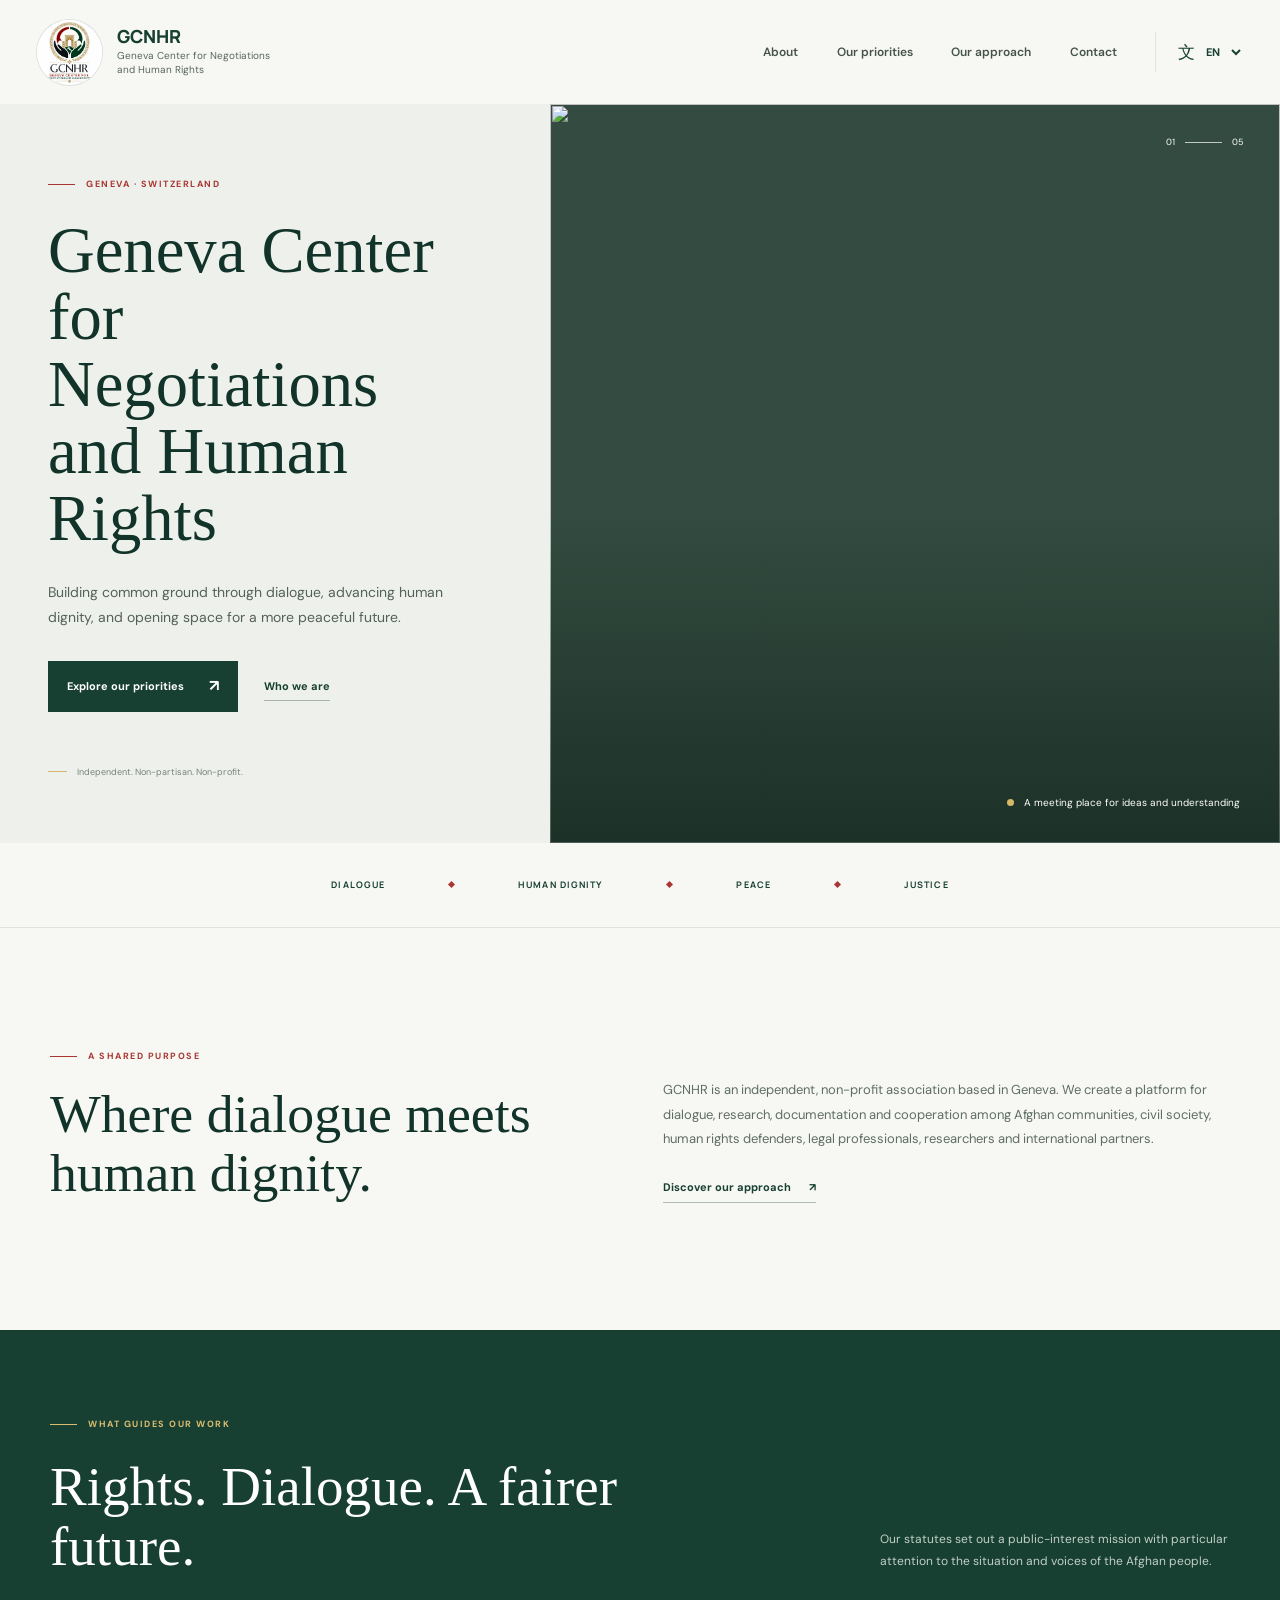
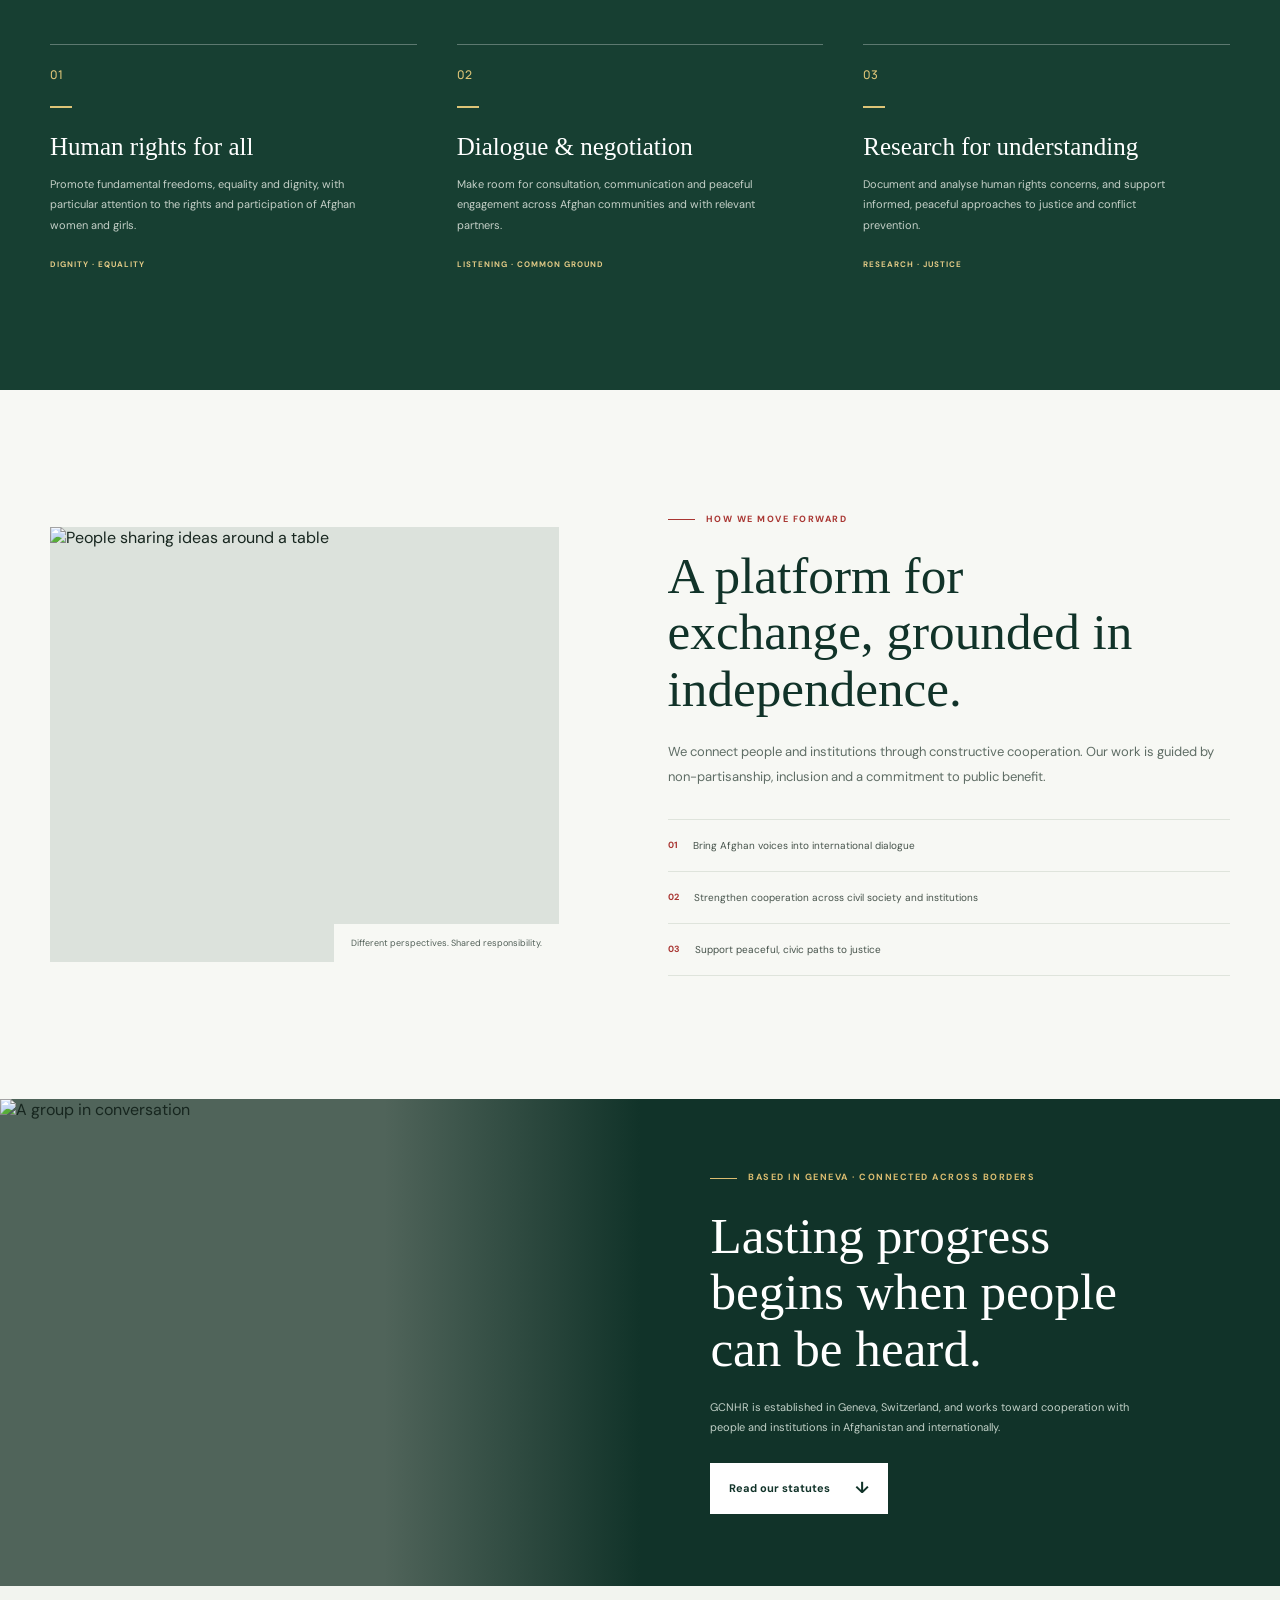
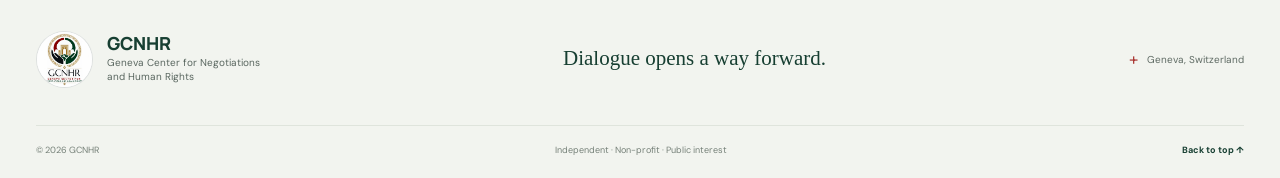
==== index.html @ 9bb94487 "Build multilingual GCNHR website" ====
<!doctype html>
<html lang="en">
  <head>
    <meta charset="utf-8">
    <meta name="viewport" content="width=device-width, initial-scale=1">
    <meta name="theme-color" content="#f7f8f4">
    <meta name="description" content="The Geneva Center for Negotiations and Human Rights is an independent nonprofit working to advance human rights, dialogue and social justice, with particular attention to Afghanistan.">
    <title>GCNHR | Dialogue, dignity, and a just peace</title>
    <link rel="preconnect" href="https://fonts.googleapis.com">
    <link rel="preconnect" href="https://fonts.gstatic.com" crossorigin>
    <link href="https://fonts.googleapis.com/css2?family=DM+Sans:wght@400;500;600;700&family=Manrope:wght@400;500;600;700;800&display=swap" rel="stylesheet">
    <link rel="stylesheet" href="styles.css">
    <script src="app.js" defer></script>
  </head>
  <body>
    <a class="skip-link" href="#main" data-i18n="skip">Skip to content</a>
    <header class="site-header">
      <div class="header-inner">
        <a class="brand" href="#top" aria-label="GCNHR home">
          <span class="brand-mark"><img src="Correct%20logo/2.png" alt="" fetchpriority="high"></span>
          <span class="brand-name"><strong>GCNHR</strong><span data-i18n="brandDescriptor">Geneva Center for Negotiations<br>and Human Rights</span></span>
        </a>
        <button class="menu-toggle" type="button" aria-expanded="false" aria-controls="primary-nav" aria-label="Open menu">
          <span></span><span></span>
        </button>
        <nav class="primary-nav" id="primary-nav" aria-label="Main navigation">
          <a href="#about" data-i18n="navAbout">About</a>
          <a href="#priorities" data-i18n="navPriorities">Our priorities</a>
          <a href="#approach" data-i18n="navApproach">Our approach</a>
          <a href="#contact" data-i18n="navContact">Contact</a>
          <label class="language-picker" aria-label="Choose language">
            <span class="language-glyph" aria-hidden="true">文</span>
            <select id="language-select">
              <option value="en">EN</option>
              <option value="fr">FR</option>
              <option value="fa">دری</option>
              <option value="ps">پښتو</option>
              <option value="uz">UZ</option>
            </select>
          </label>
        </nav>
      </div>
    </header>

    <main id="main">
      <section class="hero" id="top">
        <div class="hero-copy">
          <p class="eyebrow"><span class="eyebrow-line"></span><span data-i18n="heroEyebrow">GENEVA · SWITZERLAND</span></p>
          <h1 data-i18n="heroTitle">Geneva Center for Negotiations and Human Rights</h1>
          <p class="hero-intro" data-i18n="heroIntro">Building common ground through dialogue, advancing human dignity, and opening space for a more peaceful future.</p>
          <div class="hero-actions">
            <a class="button button-dark" href="#priorities"><span data-i18n="heroAction">Explore our priorities</span><span class="arrow" aria-hidden="true">↗</span></a>
            <a class="text-link" href="#about" data-i18n="heroSecondary">Who we are</a>
          </div>
          <div class="hero-note"><span class="note-rule"></span><span data-i18n="heroNote">Independent. Non-partisan. Non-profit.</span></div>
        </div>
        <div class="hero-image-wrap">
          <img class="hero-image" src="https://images.unsplash.com/photo-1529107386315-e1a2ed48a620?auto=format&fit=crop&w=1600&q=85" alt="" fetchpriority="high">
          <div class="image-caption"><span class="caption-dot"></span><span data-i18n="heroCaption">A meeting place for ideas and understanding</span></div>
          <div class="image-index" aria-hidden="true">01 <span></span> 05</div>
        </div>
      </section>

      <div class="values-ribbon" aria-label="GCNHR focus">
        <span data-i18n="ribbonOne">DIALOGUE</span><i></i><span data-i18n="ribbonTwo">HUMAN DIGNITY</span><i></i><span data-i18n="ribbonThree">PEACE</span><i></i><span data-i18n="ribbonFour">JUSTICE</span>
      </div>

      <section class="section about-section" id="about">
        <div class="section-heading">
          <p class="eyebrow"><span class="eyebrow-line"></span><span data-i18n="aboutEyebrow">A SHARED PURPOSE</span></p>
          <h2 data-i18n="aboutTitle">Where dialogue meets human dignity.</h2>
        </div>
        <div class="about-copy">
          <p data-i18n="aboutBody">GCNHR is an independent, non-profit association based in Geneva. We create a platform for dialogue, research, documentation and cooperation among Afghan communities, civil society, human rights defenders, legal professionals, researchers and international partners.</p>
          <a class="underlined-link" href="#approach"><span data-i18n="aboutLink">Discover our approach</span><span aria-hidden="true">↗</span></a>
        </div>
      </section>

      <section class="priorities-section" id="priorities">
        <div class="section section-inner">
          <div class="priorities-heading">
            <div>
              <p class="eyebrow eyebrow-light"><span class="eyebrow-line"></span><span data-i18n="prioritiesEyebrow">WHAT GUIDES OUR WORK</span></p>
              <h2 data-i18n="prioritiesTitle">Rights. Dialogue. A fairer future.</h2>
            </div>
            <p class="priorities-intro" data-i18n="prioritiesIntro">Our statutes set out a public-interest mission with particular attention to the situation and voices of the Afghan people.</p>
          </div>
          <div class="priority-grid">
            <article class="priority-item">
              <span class="priority-number">01</span>
              <div class="priority-rule"></div>
              <h3 data-i18n="priorityOneTitle">Human rights for all</h3>
              <p data-i18n="priorityOneBody">Promote fundamental freedoms, equality and dignity, with particular attention to the rights and participation of Afghan women and girls.</p>
              <span class="priority-tag" data-i18n="priorityOneTag">DIGNITY · EQUALITY</span>
            </article>
            <article class="priority-item">
              <span class="priority-number">02</span>
              <div class="priority-rule"></div>
              <h3 data-i18n="priorityTwoTitle">Dialogue &amp; negotiation</h3>
              <p data-i18n="priorityTwoBody">Make room for consultation, communication and peaceful engagement across Afghan communities and with relevant partners.</p>
              <span class="priority-tag" data-i18n="priorityTwoTag">LISTENING · COMMON GROUND</span>
            </article>
            <article class="priority-item">
              <span class="priority-number">03</span>
              <div class="priority-rule"></div>
              <h3 data-i18n="priorityThreeTitle">Research for understanding</h3>
              <p data-i18n="priorityThreeBody">Document and analyse human rights concerns, and support informed, peaceful approaches to justice and conflict prevention.</p>
              <span class="priority-tag" data-i18n="priorityThreeTag">RESEARCH · JUSTICE</span>
            </article>
          </div>
        </div>
      </section>

      <section class="approach-section section" id="approach">
        <div class="approach-image-wrap">
          <img src="https://images.unsplash.com/photo-1521737711867-e3b97375f902?auto=format&fit=crop&w=1200&q=85" alt="People sharing ideas around a table" loading="lazy">
          <span class="photo-credit" data-i18n="approachPhotoCaption">Different perspectives. Shared responsibility.</span>
        </div>
        <div class="approach-copy">
          <p class="eyebrow"><span class="eyebrow-line"></span><span data-i18n="approachEyebrow">HOW WE MOVE FORWARD</span></p>
          <h2 data-i18n="approachTitle">A platform for exchange, grounded in independence.</h2>
          <p data-i18n="approachBody">We connect people and institutions through constructive cooperation. Our work is guided by non-partisanship, inclusion and a commitment to public benefit.</p>
          <ul class="approach-list">
            <li><span class="list-mark">01</span><span data-i18n="approachOne">Bring Afghan voices into international dialogue</span></li>
            <li><span class="list-mark">02</span><span data-i18n="approachTwo">Strengthen cooperation across civil society and institutions</span></li>
            <li><span class="list-mark">03</span><span data-i18n="approachThree">Support peaceful, civic paths to justice</span></li>
          </ul>
        </div>
      </section>

      <section class="closing-section" id="contact">
        <div class="closing-image">
          <img src="https://images.unsplash.com/photo-1517486808906-6ca8b3f04846?auto=format&fit=crop&w=1500&q=85" alt="A group in conversation" loading="lazy">
        </div>
        <div class="closing-content">
          <p class="eyebrow eyebrow-light"><span class="eyebrow-line"></span><span data-i18n="closingEyebrow">BASED IN GENEVA · CONNECTED ACROSS BORDERS</span></p>
          <h2 data-i18n="closingTitle">Lasting progress begins when people can be heard.</h2>
          <p data-i18n="closingBody">GCNHR is established in Geneva, Switzerland, and works toward cooperation with people and institutions in Afghanistan and internationally.</p>
          <a class="button button-light" href="Geneva%20Center%20for%20Negotiations%20and%20Human%20Rights%20(GCNHR).docx" download><span data-i18n="statutesAction">Read our statutes</span><span class="arrow" aria-hidden="true">↓</span></a>
        </div>
      </section>
    </main>

    <footer class="site-footer">
      <div class="footer-main">
        <a class="brand brand-footer" href="#top" aria-label="GCNHR home">
          <span class="brand-mark"><img src="Correct%20logo/2.png" alt="" loading="lazy"></span>
          <span class="brand-name"><strong>GCNHR</strong><span data-i18n="brandDescriptor">Geneva Center for Negotiations<br>and Human Rights</span></span>
        </a>
        <p class="footer-motto" data-i18n="footerMotto">Dialogue opens a way forward.</p>
        <div class="footer-location"><span class="location-mark" aria-hidden="true">+</span><span data-i18n="footerLocation">Geneva, Switzerland</span></div>
      </div>
      <div class="footer-bottom"><span>© <span id="year"></span> GCNHR</span><span data-i18n="footerNote">Independent · Non-profit · Public interest</span><a href="#top" data-i18n="backToTop">Back to top ↑</a></div>
    </footer>
  </body>
</html>
---- styles.css ----
:root {
  color-scheme: light;
  --ink: #17261f;
  --forest: #173f32;
  --forest-deep: #113329;
  --red: #a93632;
  --gold: #d6b768;
  --paper: #f7f8f4;
  --white: #fff;
  --muted: #68746e;
  --line: #dfe4dc;
  --serif: Georgia, "Times New Roman", serif;
  --sans: "DM Sans", sans-serif;
  --display: "Manrope", "DM Sans", sans-serif;
  font-family: var(--sans);
  color: var(--ink);
  background: var(--paper);
  font-synthesis: none;
  text-rendering: optimizeLegibility;
  -webkit-font-smoothing: antialiased;
  scroll-behavior: smooth;
}

* { box-sizing: border-box; }
body { margin: 0; min-width: 320px; }
img { display: block; width: 100%; }
a { color: inherit; text-decoration: none; }
button, select { font: inherit; }
.skip-link { position: absolute; z-index: 10; top: 8px; left: 8px; padding: 12px 16px; background: var(--white); transform: translateY(-150%); }
.skip-link:focus { transform: translateY(0); }
.site-header { position: relative; z-index: 5; background: var(--paper); }
.header-inner { width: min(1320px, calc(100% - 72px)); min-height: 104px; margin: auto; display: flex; align-items: center; justify-content: space-between; gap: 36px; }
.brand { display: inline-flex; align-items: center; gap: 14px; flex: 0 0 auto; }
.brand-mark { display: block; width: 67px; height: 67px; overflow: hidden; background: #fff; border-radius: 50%; border: 1px solid rgba(22, 48, 37, .14); }
.brand-mark img { width: 100%; height: 100%; object-fit: cover; object-position: center 23%; }
.brand-name { display: flex; flex-direction: column; gap: 4px; }
.brand-name strong { color: var(--forest); font: 800 18px/1 var(--display); letter-spacing: 0; }
.brand-name span { color: #59665f; font-size: 10px; line-height: 1.4; }
.primary-nav { display: flex; align-items: center; gap: clamp(20px, 3vw, 43px); }
.primary-nav > a { color: #46534c; font-size: 12px; font-weight: 600; transition: color .2s ease; }
.primary-nav > a:hover, .primary-nav > a:focus-visible { color: var(--red); }
.language-picker { display: inline-flex; align-items: center; gap: 7px; min-height: 40px; border-left: 1px solid var(--line); padding-inline-start: 22px; color: var(--forest); }
.language-glyph { font-size: 17px; line-height: 1; }
.language-picker select { max-width: 58px; border: 0; outline: 0; background: transparent; color: var(--forest); cursor: pointer; font-size: 11px; font-weight: 700; }
.menu-toggle { display: none; }
.hero { min-height: 600px; display: grid; grid-template-columns: minmax(440px, .86fr) minmax(0, 1.14fr); background: #eef1eb; }
.hero-copy { display: flex; flex-direction: column; align-items: flex-start; justify-content: center; padding: 74px max(48px, calc((100vw - 1320px) / 2)) 65px max(48px, calc((100vw - 1320px) / 2)); padding-right: clamp(44px, 7vw, 112px); }
.eyebrow { display: flex; align-items: center; gap: 11px; margin: 0 0 25px; color: var(--red); font-size: 9px; font-weight: 700; letter-spacing: 1.5px; line-height: 1.5; }
.eyebrow-line { width: 27px; height: 1px; flex: 0 0 27px; background: currentColor; }
.hero h1 { max-width: 640px; margin: 0; color: var(--forest-deep); font: 500 clamp(43px, 5.05vw, 70px)/1.04 var(--serif); letter-spacing: 0; }
.hero-intro { max-width: 440px; margin: 27px 0 0; color: #536159; font-size: 14px; line-height: 1.8; }
.hero-actions { display: flex; flex-wrap: wrap; align-items: center; gap: 26px; margin-top: 31px; }
.button { display: inline-flex; min-height: 51px; align-items: center; justify-content: center; gap: 25px; padding: 0 19px; font-size: 11px; font-weight: 700; transition: background .2s ease, transform .2s ease; }
.button:hover { transform: translateY(-2px); }
.button-dark { background: var(--forest); color: var(--white); }
.button-dark:hover { background: var(--forest-deep); }
.arrow { font-size: 16px; line-height: 1; }
.text-link, .underlined-link { color: var(--forest); font-size: 11px; font-weight: 700; }
.text-link { padding: 7px 0; border-bottom: 1px solid #a8b3ab; }
.hero-note { display: flex; align-items: center; gap: 10px; margin-top: 54px; color: #78827c; font-size: 9px; }
.note-rule { width: 19px; height: 1px; background: var(--gold); }
.hero-image-wrap { position: relative; min-height: 600px; overflow: hidden; background: #334b40; }
.hero-image { position: absolute; inset: 0; width: 100%; height: 100%; object-fit: cover; object-position: center; }
.hero-image-wrap::after { position: absolute; inset: 0; content: ""; background: linear-gradient(180deg, transparent 55%, rgba(14, 33, 25, .62)); pointer-events: none; }
.image-caption { position: absolute; z-index: 1; right: 40px; bottom: 34px; display: flex; align-items: center; gap: 10px; color: #fff; font-size: 10px; }
.caption-dot { width: 7px; height: 7px; border-radius: 50%; background: var(--gold); }
.image-index { position: absolute; z-index: 1; top: 32px; right: 37px; display: flex; align-items: center; gap: 10px; color: #fff; font-size: 9px; }
.image-index span { width: 37px; height: 1px; background: rgba(255,255,255,.7); }
.values-ribbon { min-height: 85px; display: flex; align-items: center; justify-content: center; gap: clamp(20px, 5vw, 70px); padding: 16px 24px; border-bottom: 1px solid var(--line); color: var(--forest); font: 700 9px/1.3 var(--display); letter-spacing: 1.1px; }
.values-ribbon i { width: 5px; height: 5px; flex: 0 0 5px; transform: rotate(45deg); background: var(--red); }
.section { width: min(1180px, calc(100% - 72px)); margin-inline: auto; }
.about-section { display: grid; grid-template-columns: .95fr 1.05fr; gap: 100px; align-items: center; padding-block: 122px 127px; }
.section-heading .eyebrow { margin-bottom: 21px; }
.section h2, .section-heading h2 { max-width: 510px; margin: 0; color: var(--forest-deep); font: 500 clamp(38px, 4.2vw, 56px)/1.1 var(--serif); letter-spacing: 0; }
.about-copy { padding-top: 28px; }
.about-copy p, .approach-copy > p:not(.eyebrow) { margin: 0; color: #5f6d65; font-size: 13px; line-height: 1.9; }
.underlined-link { display: inline-flex; align-items: center; gap: 18px; margin-top: 28px; padding-bottom: 8px; border-bottom: 1px solid #aebbb2; }
.priorities-section { color: #fff; background: var(--forest); }
.section-inner { padding-block: 88px 96px; }
.eyebrow-light { color: #dbbd70; }
.priorities-heading { display: flex; align-items: flex-end; justify-content: space-between; gap: 50px; }
.priorities-heading h2 { max-width: 570px; color: #fff; font-size: clamp(39px, 4.3vw, 58px); }
.priorities-intro { max-width: 350px; margin: 0 0 5px; color: #c2d0c7; font-size: 12px; line-height: 1.85; }
.priority-grid { display: grid; grid-template-columns: repeat(3, 1fr); gap: 40px; margin-top: 66px; }
.priority-item { min-height: 250px; padding-top: 18px; border-top: 1px solid rgba(255,255,255,.3); }
.priority-number { color: #ddc477; font: 500 12px/1 var(--display); }
.priority-rule { width: 22px; height: 2px; margin-top: 22px; background: #ddc477; }
.priority-item h3 { margin: 24px 0 12px; color: #fff; font: 500 25px/1.22 var(--serif); letter-spacing: 0; }
.priority-item p { max-width: 330px; margin: 0; color: #c5d0c8; font-size: 11px; line-height: 1.85; }
.priority-tag { display: inline-block; margin-top: 24px; color: #e2ca86; font-size: 8px; font-weight: 700; letter-spacing: 1px; }
.approach-section { display: grid; grid-template-columns: .95fr 1.05fr; gap: clamp(54px, 8.5vw, 125px); align-items: center; padding-block: 123px; }
.approach-image-wrap { position: relative; min-height: 435px; background: #dce2dc; }
.approach-image-wrap img { position: absolute; inset: 0; width: 100%; height: 100%; object-fit: cover; }
.photo-credit { position: absolute; right: 0; bottom: 0; padding: 13px 17px; background: var(--paper); color: #536159; font-size: 9px; }
.approach-copy .eyebrow { margin-bottom: 22px; }
.approach-copy h2 { font-size: clamp(38px, 4vw, 53px); }
.approach-copy > p:not(.eyebrow) { margin-top: 23px; }
.approach-list { margin: 30px 0 0; padding: 0; list-style: none; border-top: 1px solid var(--line); }
.approach-list li { display: flex; align-items: center; gap: 15px; min-height: 52px; border-bottom: 1px solid var(--line); color: #46534b; font-size: 10px; line-height: 1.5; }
.list-mark { color: var(--red); font-size: 9px; font-weight: 700; }
.closing-section { min-height: 475px; display: grid; grid-template-columns: 1fr 1fr; background: var(--forest-deep); }
.closing-image { position: relative; min-height: 475px; overflow: hidden; background: #50645a; }
.closing-image img { position: absolute; inset: 0; width: 100%; height: 100%; object-fit: cover; }
.closing-image::after { position: absolute; inset: 0; content: ""; background: linear-gradient(90deg, transparent 60%, var(--forest-deep)); }
.closing-content { display: flex; flex-direction: column; align-items: flex-start; justify-content: center; padding: 72px clamp(42px, 8vw, 120px) 72px clamp(36px, 5.5vw, 84px); }
.closing-content .eyebrow { margin-bottom: 23px; }
.closing-content h2 { max-width: 515px; margin: 0; color: #fff; font: 500 clamp(37px, 4vw, 52px)/1.1 var(--serif); letter-spacing: 0; }
.closing-content > p:not(.eyebrow) { max-width: 430px; margin: 20px 0 25px; color: #c1d0c7; font-size: 11px; line-height: 1.85; }
.button-light { background: #fff; color: var(--forest-deep); }
.button-light:hover { background: #f0eee5; }
.site-footer { padding: 45px max(36px, calc((100vw - 1320px) / 2)) 22px; background: #f2f4ef; }
.footer-main { display: flex; align-items: center; justify-content: space-between; gap: 26px; padding-bottom: 37px; }
.brand-footer .brand-mark { width: 57px; height: 57px; }
.footer-motto { margin: 0; color: var(--forest); font: 500 21px/1.3 var(--serif); }
.footer-location { display: flex; align-items: center; gap: 9px; color: #5e6a63; font-size: 10px; }
.location-mark { color: var(--red); font-size: 17px; }
.footer-bottom { display: flex; align-items: center; justify-content: space-between; gap: 20px; padding-top: 18px; border-top: 1px solid var(--line); color: #758078; font-size: 9px; }
.footer-bottom a { color: var(--forest); font-weight: 700; }
[dir="rtl"] { font-family: "DM Sans", sans-serif; }
[dir="rtl"] .brand-name span { line-height: 1.6; }
[dir="rtl"] .hero-copy { padding-left: clamp(44px, 7vw, 112px); padding-right: max(48px, calc((100vw - 1320px) / 2)); }
[dir="rtl"] .eyebrow-line { order: 2; }
[dir="rtl"] .arrow { transform: scaleX(-1); }
[dir="rtl"] .image-caption { right: auto; left: 40px; }
[dir="rtl"] .image-index { right: auto; left: 37px; }
[dir="rtl"] .closing-content { padding-left: clamp(42px, 8vw, 120px); padding-right: clamp(36px, 5.5vw, 84px); }
[dir="rtl"] .closing-image::after { background: linear-gradient(270deg, transparent 60%, var(--forest-deep)); }
[dir="rtl"] .photo-credit { right: auto; left: 0; }

@media (max-width: 900px) {
  .header-inner { width: calc(100% - 44px); min-height: 88px; }
  .primary-nav { gap: 19px; }
  .primary-nav > a { font-size: 10px; }
  .language-picker { padding-inline-start: 14px; }
  .hero { grid-template-columns: minmax(365px, .92fr) minmax(0, 1.08fr); }
  .hero-copy { padding-left: 34px; padding-right: 34px; }
  .hero h1 { font-size: clamp(41px, 6vw, 58px); }
  .section { width: calc(100% - 56px); }
  .about-section { gap: 55px; }
  .approach-section { gap: 55px; }
  .closing-content { padding-right: 38px; }
  [dir="rtl"] .hero-copy { padding-left: 34px; padding-right: 34px; }
  [dir="rtl"] .closing-content { padding-left: 38px; }
}

@media (max-width: 680px) {
  .header-inner { width: calc(100% - 36px); min-height: 78px; }
  .brand { gap: 10px; }
  .brand-mark { width: 53px; height: 53px; }
  .brand-name strong { font-size: 16px; }
  .brand-name span { font-size: 9px; }
  .menu-toggle { display: flex; width: 42px; height: 42px; flex-direction: column; align-items: center; justify-content: center; gap: 6px; border: 1px solid var(--line); background: transparent; color: var(--forest); cursor: pointer; }
  .menu-toggle span { width: 17px; height: 1px; background: currentColor; transition: transform .2s ease; }
  .menu-toggle[aria-expanded="true"] span:first-child { transform: translateY(3.5px) rotate(45deg); }
  .menu-toggle[aria-expanded="true"] span:last-child { transform: translateY(-3.5px) rotate(-45deg); }
  .primary-nav { position: absolute; top: 78px; right: 0; left: 0; display: none; align-items: stretch; gap: 0; padding: 8px 18px 20px; background: var(--paper); border-top: 1px solid var(--line); box-shadow: 0 12px 20px rgba(20, 45, 32, .08); }
  .primary-nav.is-open { display: flex; flex-direction: column; }
  .primary-nav > a { padding: 14px 4px; border-bottom: 1px solid var(--line); font-size: 12px; }
  .language-picker { align-self: flex-start; margin-top: 12px; padding-inline-start: 3px; border: 0; }
  .language-picker select { max-width: 105px; min-height: 38px; }
  .hero { display: flex; flex-direction: column; }
  .hero-copy { min-height: 440px; padding: 60px 26px 36px; }
  .hero .eyebrow { margin-bottom: 18px; }
  .hero h1 { max-width: 560px; font-size: clamp(43px, 11.5vw, 61px); }
  .hero-intro { margin-top: 20px; font-size: 13px; }
  .hero-actions { gap: 20px; margin-top: 25px; }
  .hero-note { margin-top: 33px; }
  .hero-image-wrap { min-height: 345px; }
  .image-caption { right: 20px; bottom: 23px; font-size: 9px; }
  .image-index { top: 22px; right: 20px; }
  .values-ribbon { min-height: 73px; flex-wrap: wrap; gap: 12px 17px; padding-inline: 20px; font-size: 8px; }
  .values-ribbon i { width: 4px; height: 4px; flex-basis: 4px; }
  .section { width: calc(100% - 48px); }
  .about-section { grid-template-columns: 1fr; gap: 22px; padding-block: 77px 82px; }
  .section h2, .section-heading h2 { font-size: clamp(39px, 10vw, 50px); }
  .about-copy { padding-top: 0; }
  .about-copy p { font-size: 12px; }
  .section-inner { padding-block: 72px 75px; }
  .priorities-heading { align-items: flex-start; flex-direction: column; gap: 17px; }
  .priorities-heading h2 { font-size: clamp(40px, 10vw, 52px); }
  .priorities-intro { font-size: 11px; }
  .priority-grid { grid-template-columns: 1fr; gap: 25px; margin-top: 35px; }
  .priority-item { min-height: 0; padding-top: 14px; padding-bottom: 22px; }
  .priority-rule { margin-top: 15px; }
  .priority-item h3 { margin-top: 16px; font-size: 25px; }
  .priority-tag { margin-top: 15px; }
  .approach-section { grid-template-columns: 1fr; gap: 40px; padding-block: 78px; }
  .approach-image-wrap { min-height: 320px; }
  .approach-copy h2 { font-size: clamp(40px, 10vw, 51px); }
  .closing-section { grid-template-columns: 1fr; }
  .closing-image { min-height: 290px; }
  .closing-image::after { background: linear-gradient(180deg, transparent 60%, var(--forest-deep)); }
  .closing-content { padding: 49px 25px 56px; }
  .closing-content h2 { font-size: clamp(39px, 10vw, 51px); }
  .site-footer { padding: 34px 24px 19px; }
  .footer-main { align-items: flex-start; flex-direction: column; gap: 23px; padding-bottom: 25px; }
  .footer-motto { font-size: 20px; }
  .footer-bottom { flex-wrap: wrap; gap: 12px 20px; font-size: 8px; }
  [dir="rtl"] .primary-nav { right: 0; left: 0; }
  [dir="rtl"] .hero-copy { padding: 60px 26px 36px; }
  [dir="rtl"] .image-caption { right: auto; left: 20px; }
  [dir="rtl"] .image-index { right: auto; left: 20px; }
  [dir="rtl"] .closing-content { padding: 49px 25px 56px; }
  [dir="rtl"] .closing-image::after { background: linear-gradient(180deg, transparent 60%, var(--forest-deep)); }
}

@media (prefers-reduced-motion: reduce) {
  *, *::before, *::after { scroll-behavior: auto !important; transition-duration: .01ms !important; }
}
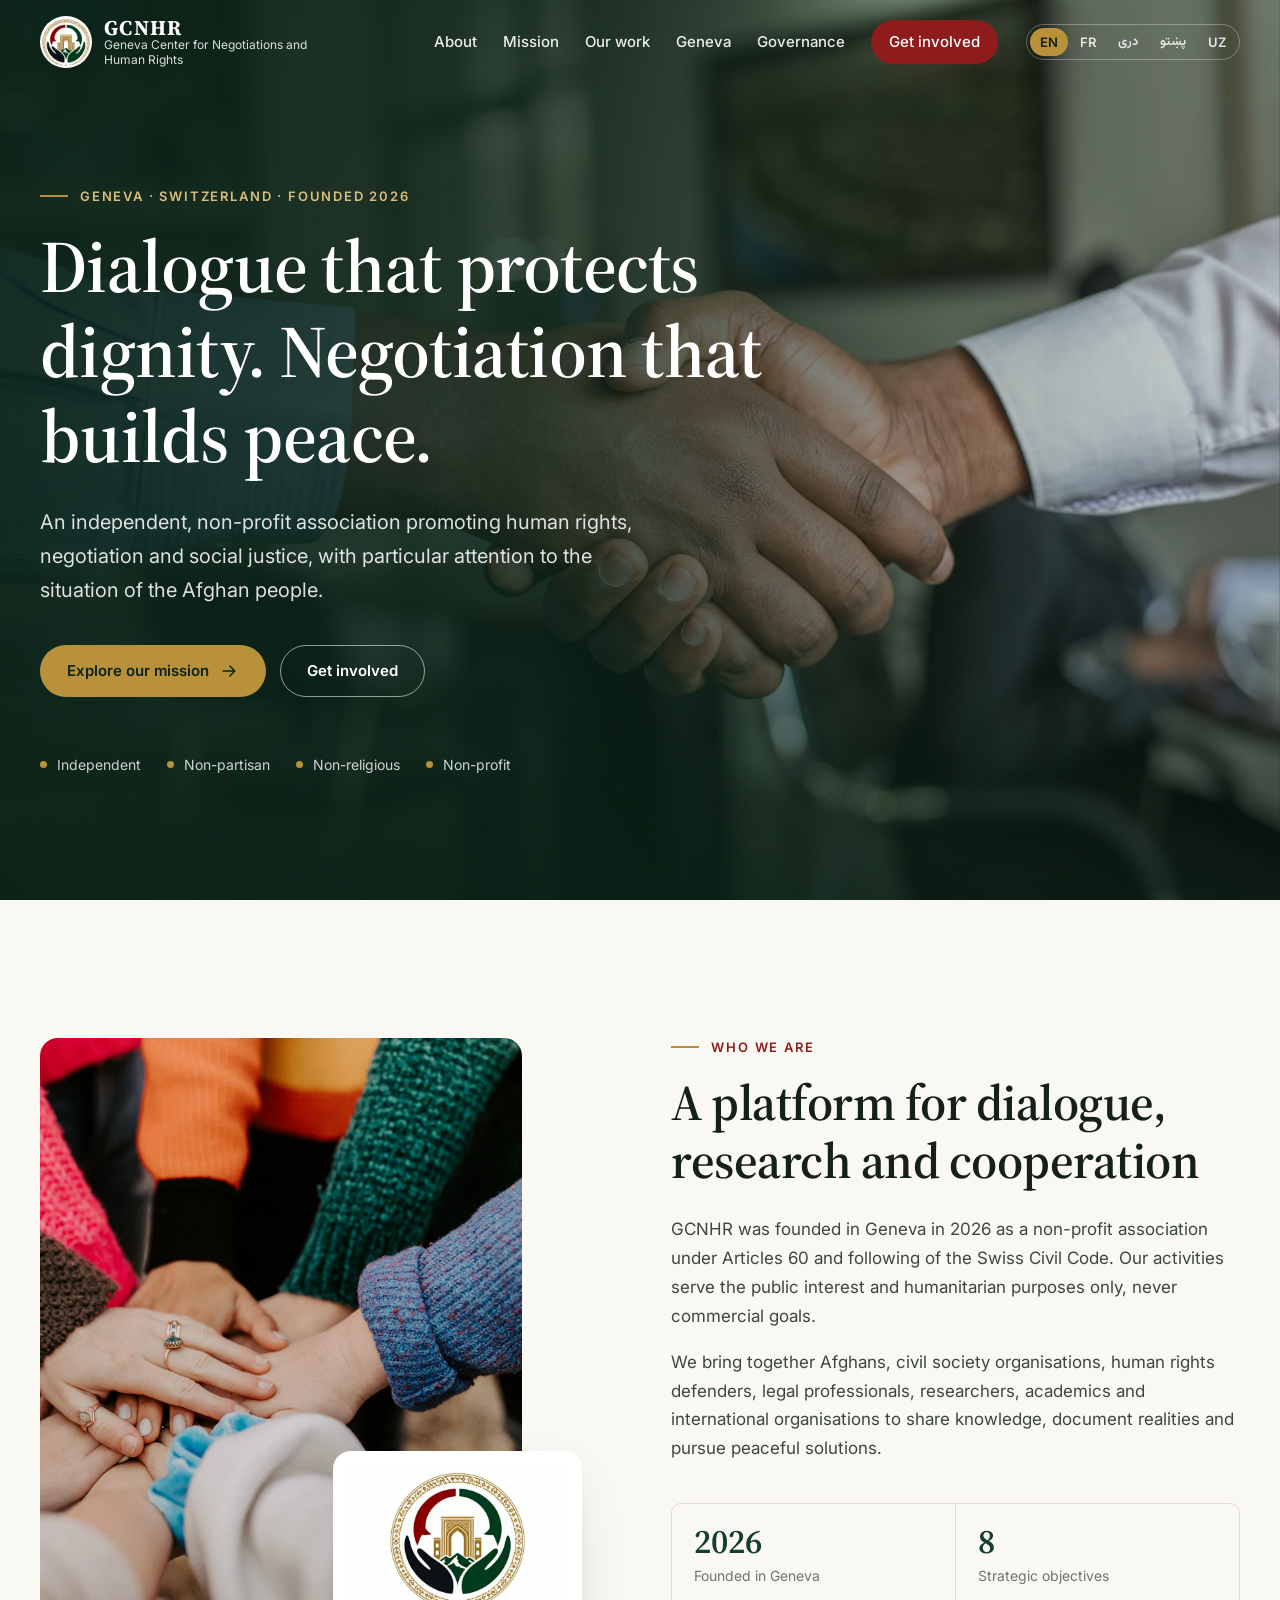
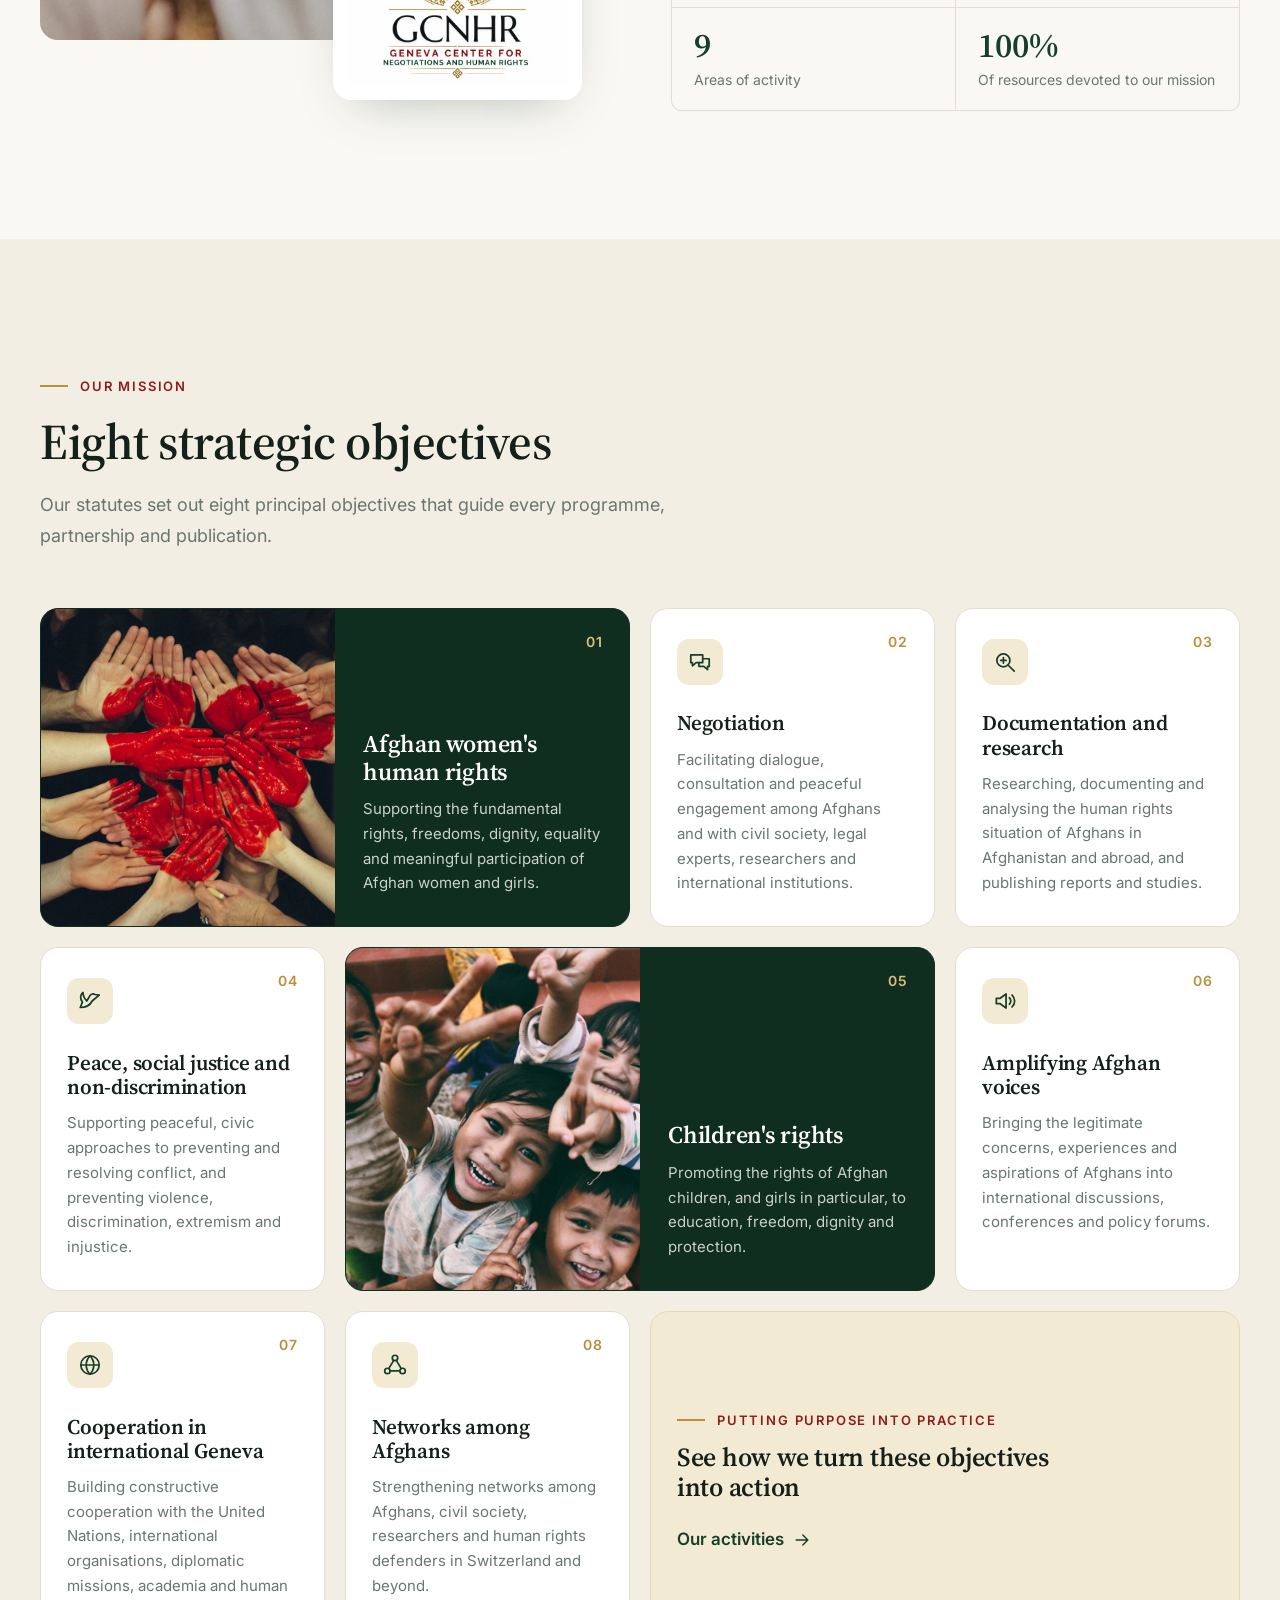
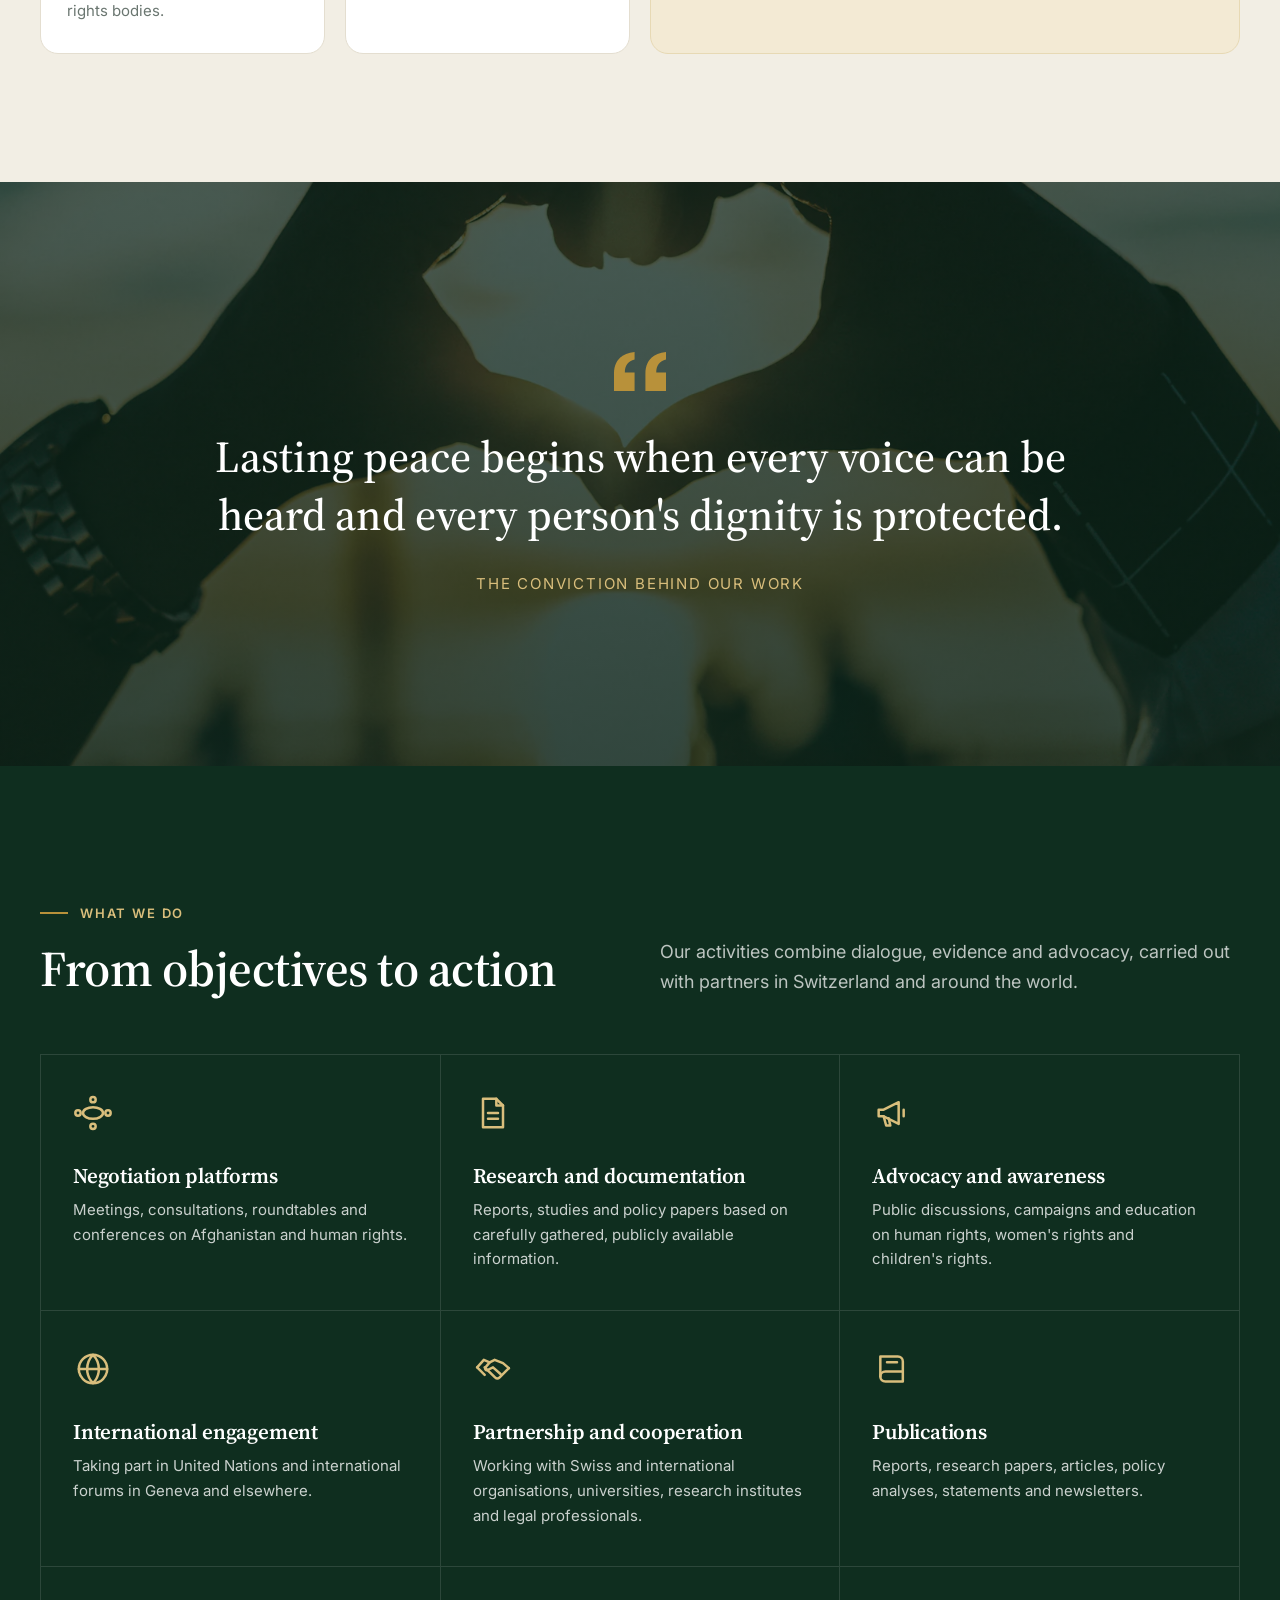
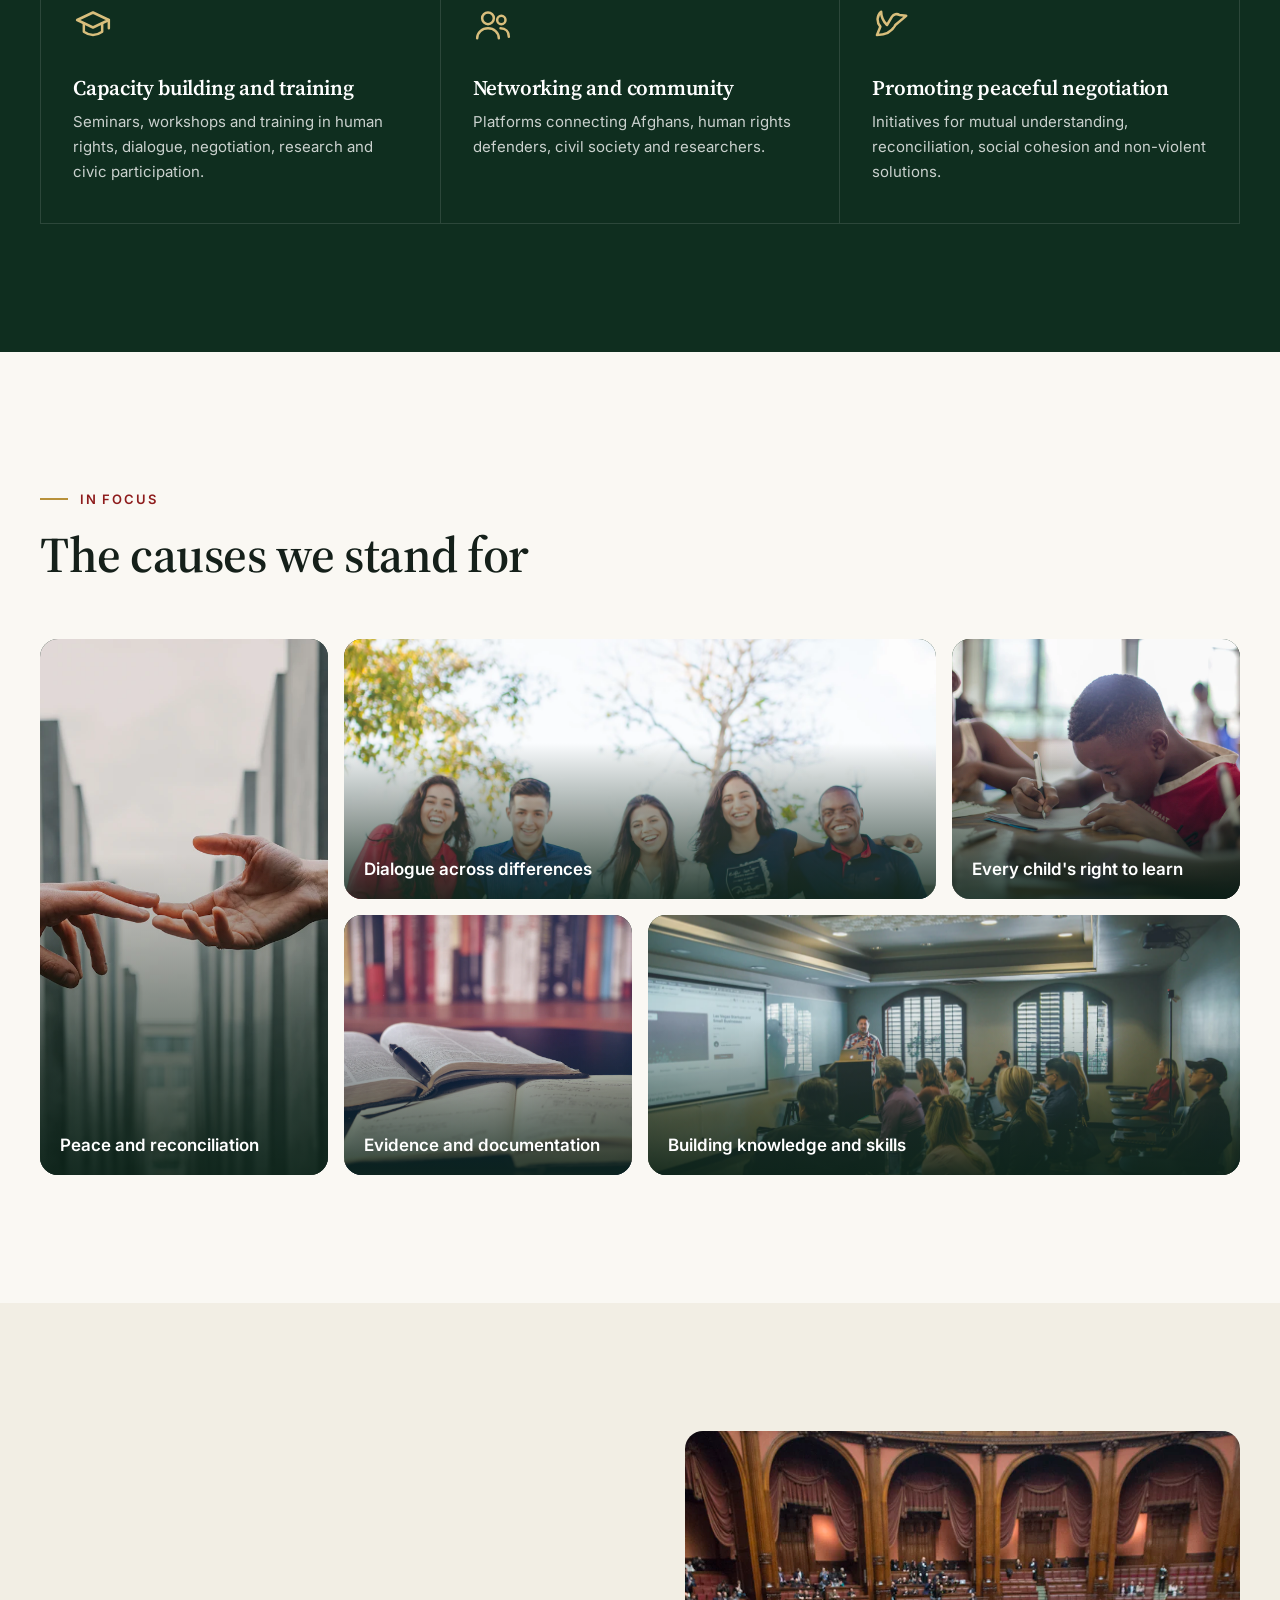
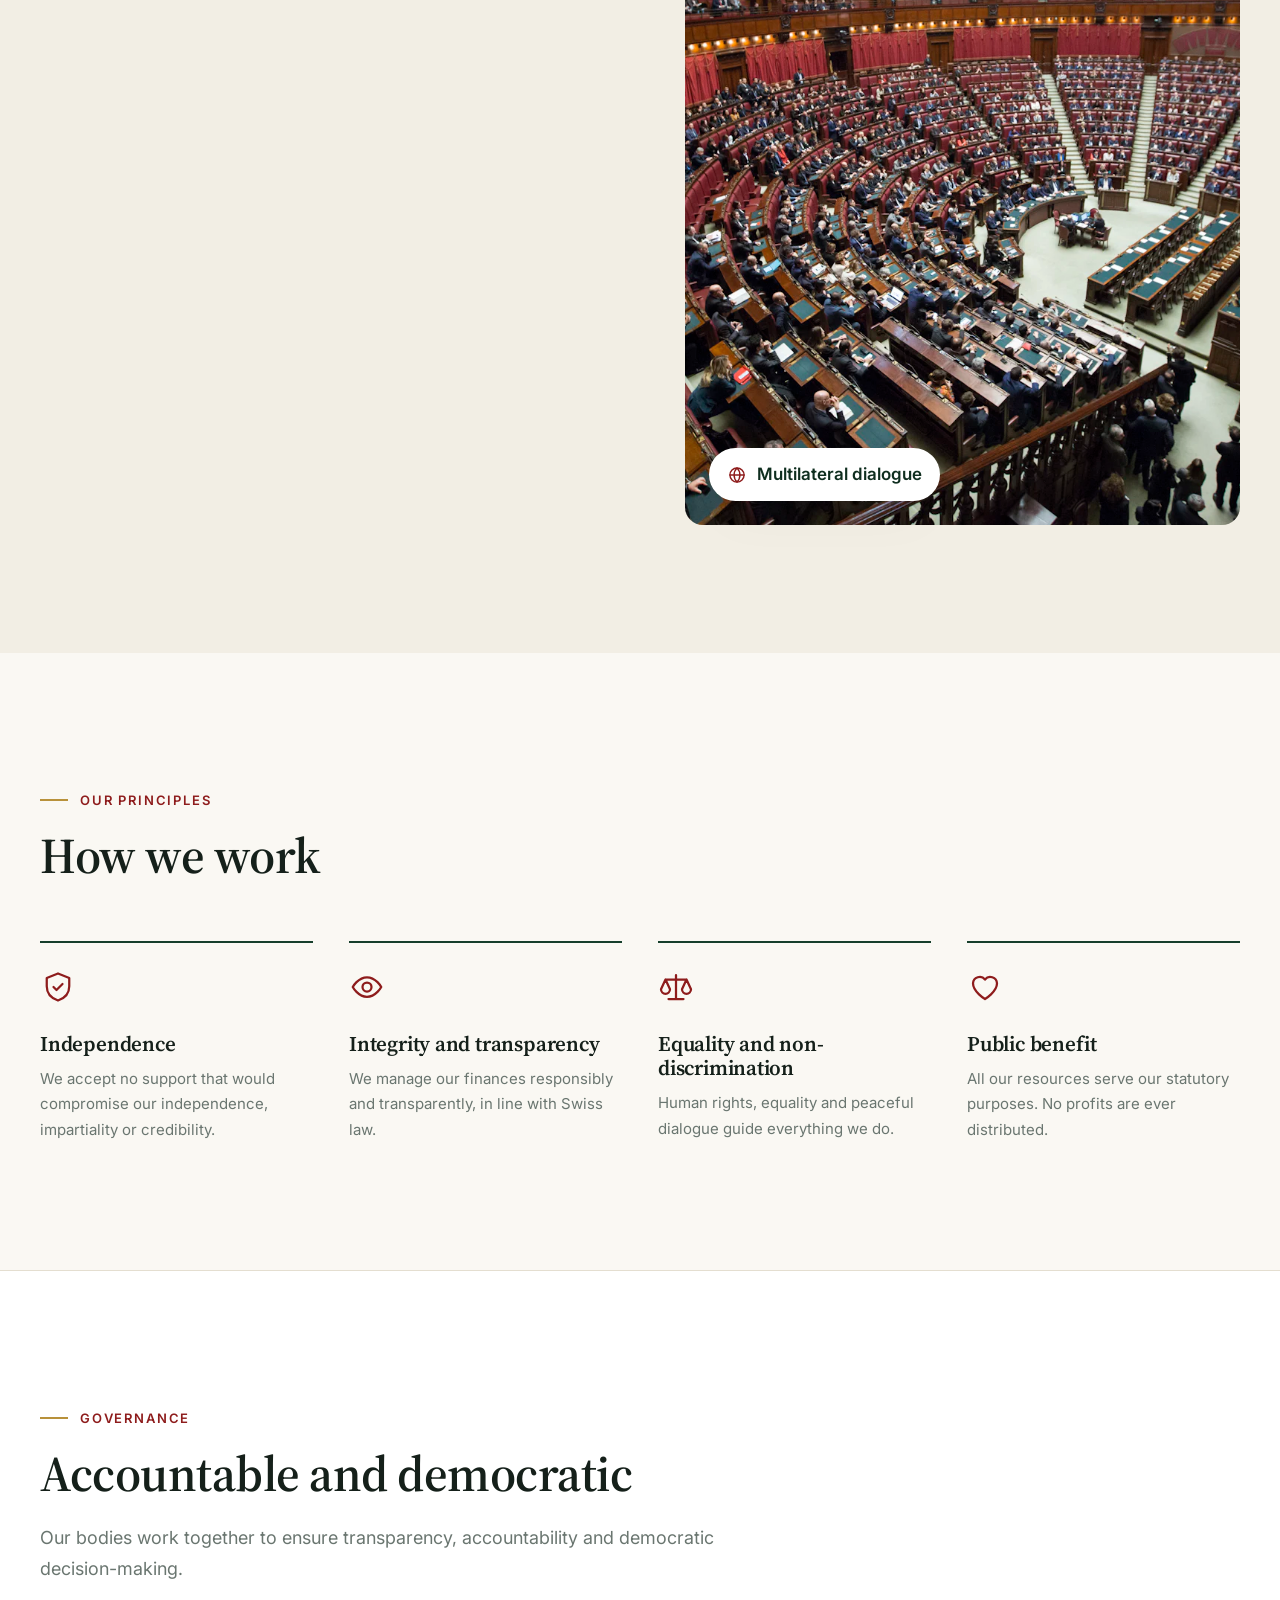
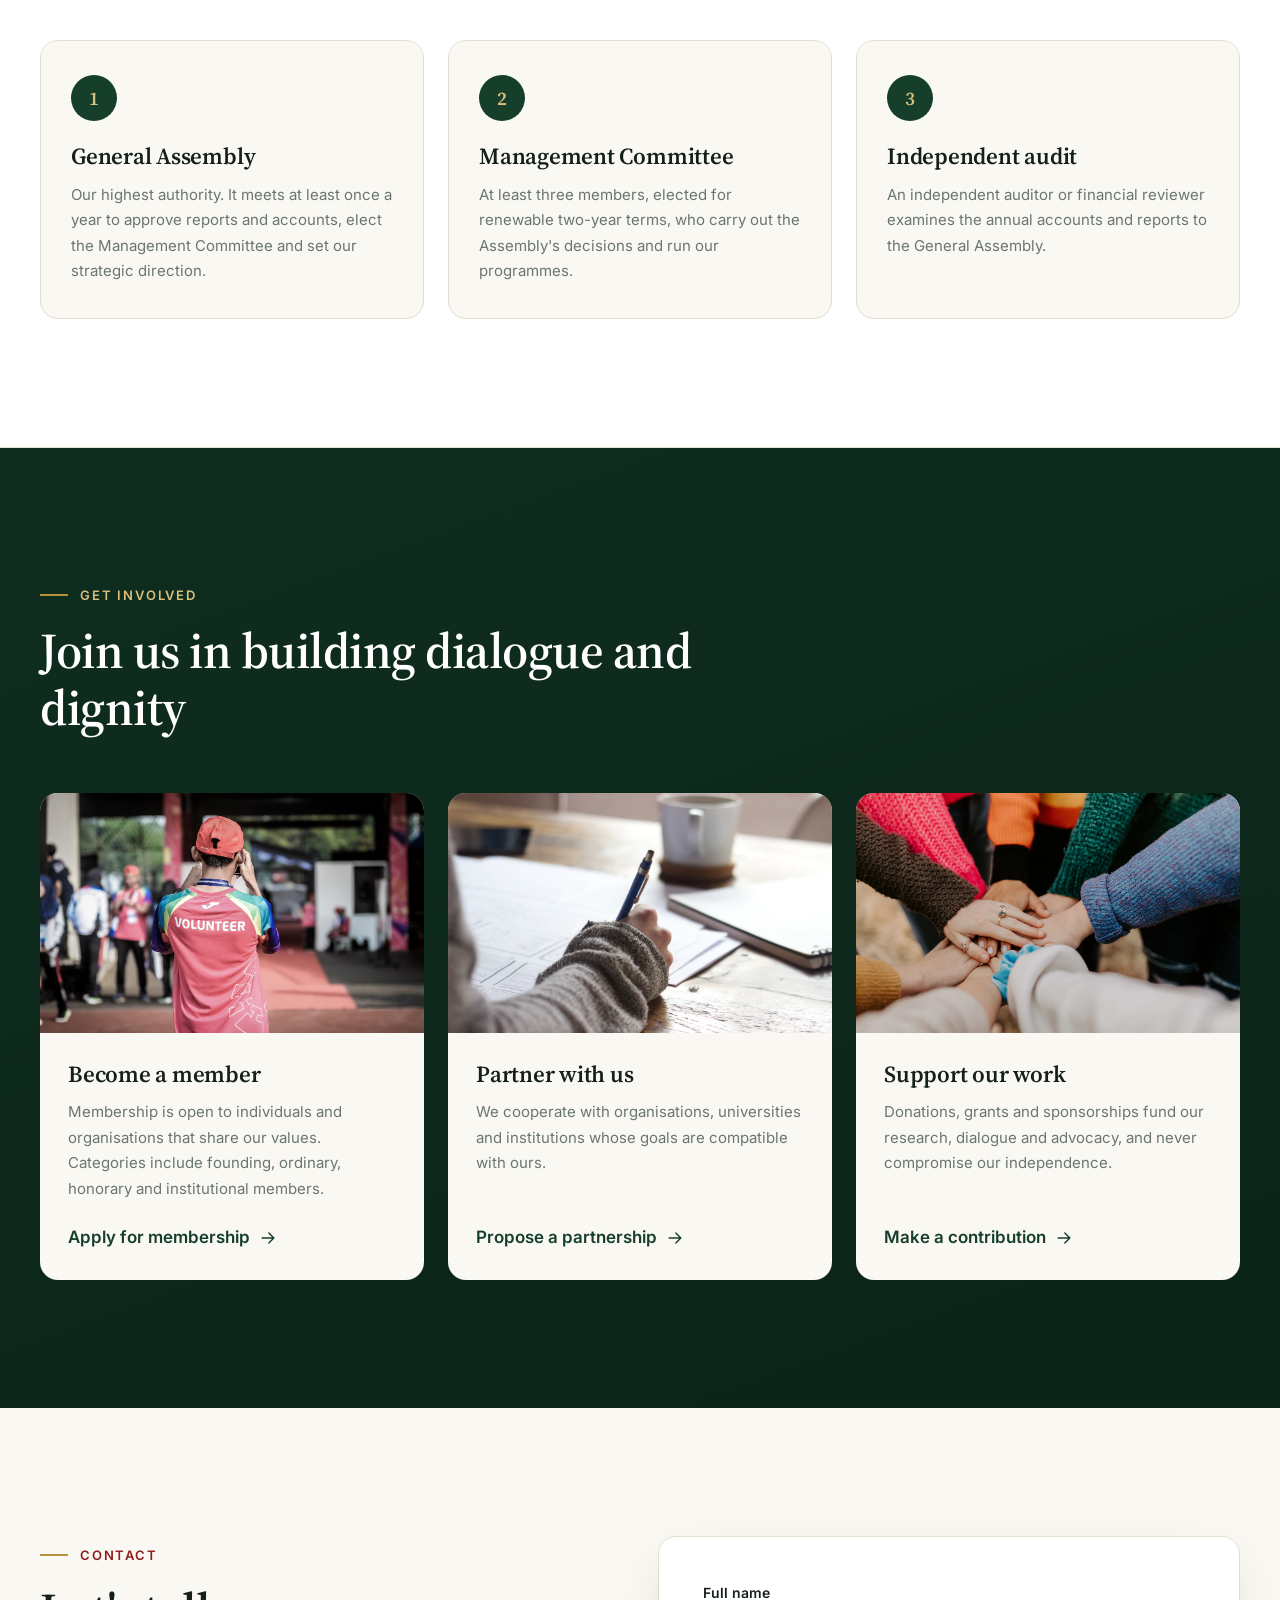
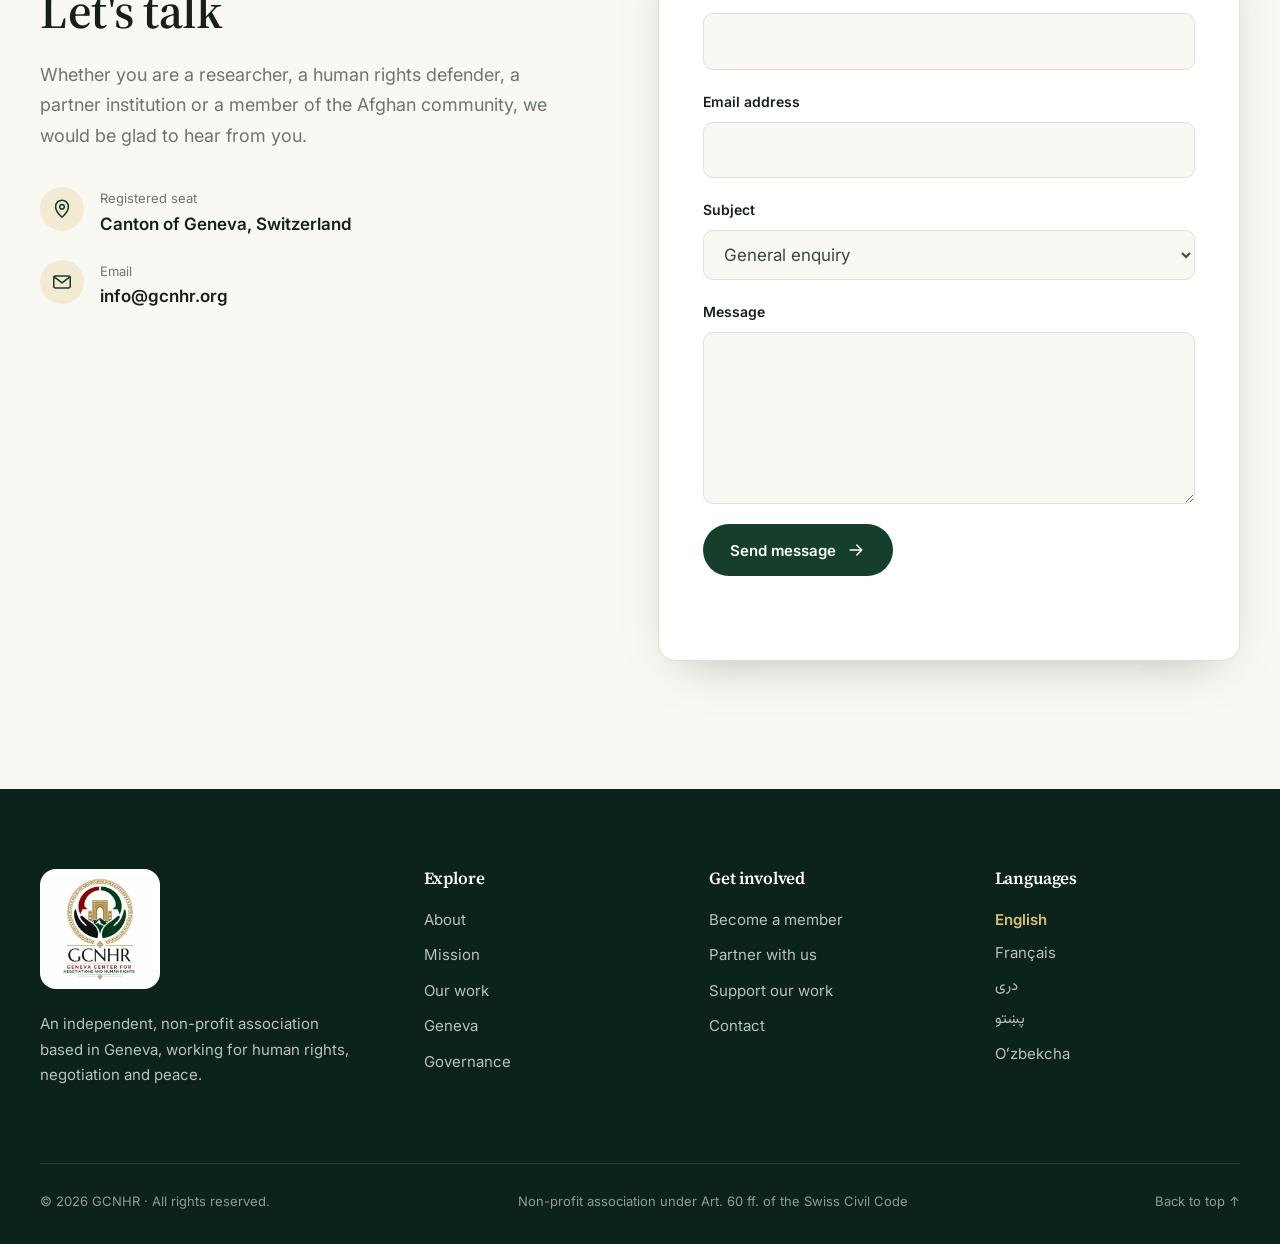
==== commit 8dcd7d4c: "Redesign GCNHR website with full statute content and five languages - Rebuild the one-page site: mis" ====
--- a/index.html
+++ b/index.html
@@ -1,156 +1,410 @@
 <!doctype html>
-<html lang="en">
+<html lang="en" dir="ltr">
   <head>
     <meta charset="utf-8">
     <meta name="viewport" content="width=device-width, initial-scale=1">
-    <meta name="theme-color" content="#f7f8f4">
-    <meta name="description" content="The Geneva Center for Negotiations and Human Rights is an independent nonprofit working to advance human rights, dialogue and social justice, with particular attention to Afghanistan.">
-    <title>GCNHR | Dialogue, dignity, and a just peace</title>
+    <meta name="theme-color" content="#0f2e1f">
+    <meta name="description" content="The Geneva Center for Negotiations and Human Rights (GCNHR) is an independent, non-profit association in Geneva promoting human rights, negotiation, peace and social justice, with particular attention to the Afghan people.">
+    <title>GCNHR | Geneva Center for Negotiations and Human Rights</title>
+    <link rel="icon" type="image/png" href="assets/img/favicon.png">
+    <link rel="apple-touch-icon" href="assets/img/favicon.png">
+    <meta property="og:title" content="Geneva Center for Negotiations and Human Rights">
+    <meta property="og:description" content="Dialogue that protects dignity. Negotiation that builds peace.">
+    <meta property="og:image" content="assets/img/logo.png">
     <link rel="preconnect" href="https://fonts.googleapis.com">
     <link rel="preconnect" href="https://fonts.gstatic.com" crossorigin>
-    <link href="https://fonts.googleapis.com/css2?family=DM+Sans:wght@400;500;600;700&family=Manrope:wght@400;500;600;700;800&display=swap" rel="stylesheet">
+    <link href="https://fonts.googleapis.com/css2?family=Inter:wght@400;500;600;700&family=Source+Serif+4:opsz,wght@8..60,500;8..60,600;8..60,700&family=Vazirmatn:wght@400;500;700;800&family=Noto+Sans+Arabic:wght@400;600;700&display=swap" rel="stylesheet">
+    <link rel="preload" as="image" href="assets/img/hero-negotiation.webp">
     <link rel="stylesheet" href="styles.css">
+    <script src="translations.js" defer></script>
     <script src="app.js" defer></script>
   </head>
   <body>
+    <svg width="0" height="0" style="position:absolute" aria-hidden="true">
+      <defs>
+        <symbol id="i-women" viewBox="0 0 24 24"><circle cx="12" cy="8" r="4.5"/><path d="M12 12.5v8M8.5 17.5h7"/></symbol>
+        <symbol id="i-dialogue" viewBox="0 0 24 24"><path d="M3.5 5.5h11v7h-6l-3.5 3v-3h-1.5z"/><path d="M14.5 9h6v7h-1.5v3l-3.5-3h-4.5v-3.5"/></symbol>
+        <symbol id="i-research" viewBox="0 0 24 24"><circle cx="10.5" cy="10.5" r="6"/><path d="m15 15 5.5 5.5M8 10.5h5M10.5 8v5"/></symbol>
+        <symbol id="i-peace" viewBox="0 0 24 24"><path d="M4 13c3-1 5.5-4 6-8 2 2 2.5 5 1.5 7.5 2.5-1.5 5.5-1.5 8.5 0-2.5 4-7 6.5-12 6.5H4z"/><path d="M4 19c4-3 7-5 9-9"/></symbol>
+        <symbol id="i-child" viewBox="0 0 24 24"><path d="M4 6.5c3-1.5 5.5-1.5 8 0v13c-2.5-1.5-5-1.5-8 0zM12 6.5c2.5-1.5 5-1.5 8 0v13c-3-1.5-5.5-1.5-8 0"/></symbol>
+        <symbol id="i-voice" viewBox="0 0 24 24"><path d="M4 9.5v5h3.5l5.5 4v-13l-5.5 4z"/><path d="M16 9a4 4 0 0 1 0 6M18.5 6.5a7.5 7.5 0 0 1 0 11"/></symbol>
+        <symbol id="i-globe" viewBox="0 0 24 24"><circle cx="12" cy="12" r="8.5"/><path d="M3.5 12h17M12 3.5c2.5 2.5 3.5 5.5 3.5 8.5s-1 6-3.5 8.5c-2.5-2.5-3.5-5.5-3.5-8.5s1-6 3.5-8.5"/></symbol>
+        <symbol id="i-network" viewBox="0 0 24 24"><circle cx="12" cy="5.5" r="2.5"/><circle cx="5" cy="17.5" r="2.5"/><circle cx="19" cy="17.5" r="2.5"/><path d="m10.8 7.7-4.6 7.6M13.2 7.7l4.6 7.6M7.5 17.5h9"/></symbol>
+        <symbol id="i-table" viewBox="0 0 24 24"><ellipse cx="12" cy="12" rx="6" ry="3.5"/><circle cx="12" cy="4" r="1.6"/><circle cx="12" cy="20" r="1.6"/><circle cx="3" cy="12" r="1.6"/><circle cx="21" cy="12" r="1.6"/></symbol>
+        <symbol id="i-doc" viewBox="0 0 24 24"><path d="M6 3.5h8l4 4v13H6z"/><path d="M14 3.5v4h4M9 12h6M9 15.5h6"/></symbol>
+        <symbol id="i-megaphone" viewBox="0 0 24 24"><path d="M4 10v4h3l9 4.5v-13L7 10z"/><path d="M7 14l1.5 5.5h2.5L10 15.2M19 10v4"/></symbol>
+        <symbol id="i-handshake" viewBox="0 0 24 24"><path d="m2.5 11 4-4.5 3.5 1.5 3-1.5 5 2 3.5 3"/><path d="m21.5 11.5-5.5 5.5c-.8.8-2 .8-2.8 0L7 11"/><path d="M10 8l-2.5 3c-.6.8.2 2 1.2 1.6L12 11l4.5 4M2.5 11l4.5 4.5"/></symbol>
+        <symbol id="i-book" viewBox="0 0 24 24"><path d="M5 4.5h10.5a3 3 0 0 1 3 3v12H8a3 3 0 0 1-3-3z"/><path d="M5 16.5a3 3 0 0 1 3-3h10.5M9 8h6"/></symbol>
+        <symbol id="i-cap" viewBox="0 0 24 24"><path d="m2.5 9 9.5-4.5L21.5 9 12 13.5z"/><path d="M6.5 11v5c3.5 2.5 7.5 2.5 11 0v-5M21.5 9v5"/></symbol>
+        <symbol id="i-dove" viewBox="0 0 24 24"><path d="M3 18c5 0 9-2 11-6l6.5-5.5-4-.5c-1.5-1-3.5-.5-4.5 1L9 12C7 10 5.5 7 5.5 4 3 6 2.5 10 5 13z"/></symbol>
+        <symbol id="i-shield" viewBox="0 0 24 24"><path d="M12 3 4.5 6v5.5c0 4.5 3 8 7.5 9.5 4.5-1.5 7.5-5 7.5-9.5V6z"/><path d="m9 12 2 2 4-4"/></symbol>
+        <symbol id="i-scale" viewBox="0 0 24 24"><path d="M12 4v16M7 20h10M5 7h14M5 7l-3 6.5a3 3 0 0 0 6 0zM19 7l-3 6.5a3 3 0 0 0 6 0z"/></symbol>
+        <symbol id="i-eye" viewBox="0 0 24 24"><path d="M2.5 12S6 5.5 12 5.5 21.5 12 21.5 12 18 18.5 12 18.5 2.5 12 2.5 12z"/><circle cx="12" cy="12" r="3"/></symbol>
+        <symbol id="i-heart" viewBox="0 0 24 24"><path d="M12 20s-8-4.8-8-10.5A4.5 4.5 0 0 1 12 7a4.5 4.5 0 0 1 8 2.5C20 15.2 12 20 12 20z"/></symbol>
+        <symbol id="i-users" viewBox="0 0 24 24"><circle cx="9" cy="8" r="3.5"/><path d="M2.5 20c0-3.5 3-6 6.5-6s6.5 2.5 6.5 6"/><circle cx="17" cy="9" r="2.5"/><path d="M16.5 14c3 0 5 2 5 5"/></symbol>
+        <symbol id="i-pin" viewBox="0 0 24 24"><path d="M12 21s-7-6.2-7-11.5a7 7 0 0 1 14 0C19 14.8 12 21 12 21z"/><circle cx="12" cy="9.5" r="2.5"/></symbol>
+        <symbol id="i-mail" viewBox="0 0 24 24"><rect x="3" y="5.5" width="18" height="13" rx="1.5"/><path d="m3.5 6.5 8.5 6.5 8.5-6.5"/></symbol>
+        <symbol id="i-arrow" viewBox="0 0 24 24"><path d="M5 12h14M13 6l6 6-6 6"/></symbol>
+      </defs>
+    </svg>
+
     <a class="skip-link" href="#main" data-i18n="skip">Skip to content</a>
-    <header class="site-header">
-      <div class="header-inner">
-        <a class="brand" href="#top" aria-label="GCNHR home">
-          <span class="brand-mark"><img src="Correct%20logo/2.png" alt="" fetchpriority="high"></span>
-          <span class="brand-name"><strong>GCNHR</strong><span data-i18n="brandDescriptor">Geneva Center for Negotiations<br>and Human Rights</span></span>
+
+    <header class="site-header" id="site-header">
+      <div class="container header-inner">
+        <a class="brand" href="#top" aria-label="GCNHR">
+          <img class="brand-emblem" src="assets/img/emblem.webp" width="56" height="56" alt="">
+          <span class="brand-text">
+            <strong>GCNHR</strong>
+            <span data-i18n="brandName">Geneva Center for Negotiations and Human Rights</span>
+          </span>
         </a>
-        <button class="menu-toggle" type="button" aria-expanded="false" aria-controls="primary-nav" aria-label="Open menu">
-          <span></span><span></span>
+
+        <nav class="primary-nav" id="primary-nav" aria-label="Main">
+          <a href="#about" data-i18n="navAbout">About</a>
+          <a href="#mission" data-i18n="navMission">Mission</a>
+          <a href="#work" data-i18n="navWork">Our work</a>
+          <a href="#geneva" data-i18n="navGeneva">Geneva</a>
+          <a href="#governance" data-i18n="navGovernance">Governance</a>
+          <a class="nav-cta" href="#involved" data-i18n="navInvolved">Get involved</a>
+        </nav>
+
+        <div class="lang-switch" role="group" aria-label="Language">
+          <button type="button" data-lang="en" lang="en">EN</button>
+          <button type="button" data-lang="fr" lang="fr">FR</button>
+          <button type="button" data-lang="fa" lang="fa-AF">دری</button>
+          <button type="button" data-lang="ps" lang="ps">پښتو</button>
+          <button type="button" data-lang="uz" lang="uz">UZ</button>
+        </div>
+
+        <button class="menu-toggle" type="button" aria-expanded="false" aria-controls="primary-nav">
+          <span class="sr-only" data-i18n="menu">Menu</span>
+          <span class="bar"></span><span class="bar"></span><span class="bar"></span>
         </button>
-        <nav class="primary-nav" id="primary-nav" aria-label="Main navigation">
-          <a href="#about" data-i18n="navAbout">About</a>
-          <a href="#priorities" data-i18n="navPriorities">Our priorities</a>
-          <a href="#approach" data-i18n="navApproach">Our approach</a>
-          <a href="#contact" data-i18n="navContact">Contact</a>
-          <label class="language-picker" aria-label="Choose language">
-            <span class="language-glyph" aria-hidden="true">文</span>
-            <select id="language-select">
-              <option value="en">EN</option>
-              <option value="fr">FR</option>
-              <option value="fa">دری</option>
-              <option value="ps">پښتو</option>
-              <option value="uz">UZ</option>
-            </select>
-          </label>
-        </nav>
       </div>
     </header>
 
     <main id="main">
+      <!-- HERO -->
       <section class="hero" id="top">
-        <div class="hero-copy">
-          <p class="eyebrow"><span class="eyebrow-line"></span><span data-i18n="heroEyebrow">GENEVA · SWITZERLAND</span></p>
-          <h1 data-i18n="heroTitle">Geneva Center for Negotiations and Human Rights</h1>
-          <p class="hero-intro" data-i18n="heroIntro">Building common ground through dialogue, advancing human dignity, and opening space for a more peaceful future.</p>
+        <img class="hero-bg" src="assets/img/hero-negotiation.webp" alt="" fetchpriority="high">
+        <div class="hero-shade"></div>
+        <div class="container hero-content">
+          <p class="eyebrow eyebrow-light" data-i18n="heroEyebrow">Geneva · Switzerland · Founded 2026</p>
+          <h1 data-i18n="heroTitle">Dialogue that protects dignity. Negotiation that builds peace.</h1>
+          <p class="hero-lead" data-i18n="heroLead">An independent, non-profit association promoting human rights, negotiation and social justice, with particular attention to the situation of the Afghan people.</p>
           <div class="hero-actions">
-            <a class="button button-dark" href="#priorities"><span data-i18n="heroAction">Explore our priorities</span><span class="arrow" aria-hidden="true">↗</span></a>
-            <a class="text-link" href="#about" data-i18n="heroSecondary">Who we are</a>
-          </div>
-          <div class="hero-note"><span class="note-rule"></span><span data-i18n="heroNote">Independent. Non-partisan. Non-profit.</span></div>
-        </div>
-        <div class="hero-image-wrap">
-          <img class="hero-image" src="https://images.unsplash.com/photo-1529107386315-e1a2ed48a620?auto=format&fit=crop&w=1600&q=85" alt="" fetchpriority="high">
-          <div class="image-caption"><span class="caption-dot"></span><span data-i18n="heroCaption">A meeting place for ideas and understanding</span></div>
-          <div class="image-index" aria-hidden="true">01 <span></span> 05</div>
-        </div>
-      </section>
-
-      <div class="values-ribbon" aria-label="GCNHR focus">
-        <span data-i18n="ribbonOne">DIALOGUE</span><i></i><span data-i18n="ribbonTwo">HUMAN DIGNITY</span><i></i><span data-i18n="ribbonThree">PEACE</span><i></i><span data-i18n="ribbonFour">JUSTICE</span>
+            <a class="btn btn-gold" href="#mission"><span data-i18n="heroCta1">Explore our mission</span><svg class="icon flip"><use href="#i-arrow"/></svg></a>
+            <a class="btn btn-ghost" href="#involved" data-i18n="heroCta2">Get involved</a>
+          </div>
+          <ul class="hero-badges">
+            <li data-i18n="badge1">Independent</li>
+            <li data-i18n="badge2">Non-partisan</li>
+            <li data-i18n="badge3">Non-religious</li>
+            <li data-i18n="badge4">Non-profit</li>
+          </ul>
+        </div>
+      </section>
+
+      <!-- ABOUT -->
+      <section class="section about" id="about">
+        <div class="container about-grid">
+          <div class="about-media reveal">
+            <img class="about-photo" src="assets/img/cooperation.webp" alt="" loading="lazy">
+            <div class="about-logo-card">
+              <img src="assets/img/logo.webp" width="320" height="320" alt="GCNHR logo" loading="lazy">
+            </div>
+          </div>
+          <div class="about-copy reveal">
+            <p class="eyebrow" data-i18n="aboutEyebrow">Who we are</p>
+            <h2 data-i18n="aboutTitle">A platform for dialogue, research and cooperation</h2>
+            <p data-i18n="aboutP1">GCNHR was founded in Geneva in 2026 as a non-profit association under Articles 60 and following of the Swiss Civil Code. Our activities serve the public interest and humanitarian purposes only, never commercial goals.</p>
+            <p data-i18n="aboutP2">We bring together Afghans, civil society organisations, human rights defenders, legal professionals, researchers, academics and international organisations to share knowledge, document realities and pursue peaceful solutions.</p>
+            <dl class="facts">
+              <div><dt data-num="2026">2026</dt><dd data-i18n="fact1">Founded in Geneva</dd></div>
+              <div><dt data-num="8">8</dt><dd data-i18n="fact2">Strategic objectives</dd></div>
+              <div><dt data-num="9">9</dt><dd data-i18n="fact3">Areas of activity</dd></div>
+              <div><dt data-num="100%">100%</dt><dd data-i18n="fact4">Of resources devoted to our mission</dd></div>
+            </dl>
+          </div>
+        </div>
+      </section>
+
+      <!-- MISSION / OBJECTIVES -->
+      <section class="section mission" id="mission">
+        <div class="container">
+          <div class="section-head reveal">
+            <p class="eyebrow" data-i18n="missionEyebrow">Our mission</p>
+            <h2 data-i18n="missionTitle">Eight strategic objectives</h2>
+            <p data-i18n="missionIntro">Our statutes set out eight principal objectives that guide every programme, partnership and publication.</p>
+          </div>
+          <div class="objectives">
+            <article class="objective objective-feature reveal">
+              <img src="assets/img/human-rights.webp" alt="" loading="lazy">
+              <div class="objective-body">
+                <span class="obj-num">01</span>
+                <h3 data-i18n="obj1t">Afghan women's human rights</h3>
+                <p data-i18n="obj1d">Supporting the fundamental rights, freedoms, dignity, equality and meaningful participation of Afghan women and girls.</p>
+              </div>
+            </article>
+            <article class="objective reveal">
+              <svg class="obj-icon"><use href="#i-dialogue"/></svg><span class="obj-num">02</span>
+              <h3 data-i18n="obj2t">Negotiation</h3>
+              <p data-i18n="obj2d">Facilitating dialogue, consultation and peaceful engagement among Afghans and with civil society, legal experts, researchers and international institutions.</p>
+            </article>
+            <article class="objective reveal">
+              <svg class="obj-icon"><use href="#i-research"/></svg><span class="obj-num">03</span>
+              <h3 data-i18n="obj3t">Documentation and research</h3>
+              <p data-i18n="obj3d">Researching, documenting and analysing the human rights situation of Afghans in Afghanistan and abroad, and publishing reports and studies.</p>
+            </article>
+            <article class="objective reveal">
+              <svg class="obj-icon"><use href="#i-dove"/></svg><span class="obj-num">04</span>
+              <h3 data-i18n="obj4t">Peace, social justice and non-discrimination</h3>
+              <p data-i18n="obj4d">Supporting peaceful, civic approaches to preventing and resolving conflict, and preventing violence, discrimination, extremism and injustice.</p>
+            </article>
+            <article class="objective objective-feature reveal">
+              <img src="assets/img/children.webp" alt="" loading="lazy">
+              <div class="objective-body">
+                <span class="obj-num">05</span>
+                <h3 data-i18n="obj5t">Children's rights</h3>
+                <p data-i18n="obj5d">Promoting the rights of Afghan children, and girls in particular, to education, freedom, dignity and protection.</p>
+              </div>
+            </article>
+            <article class="objective reveal">
+              <svg class="obj-icon"><use href="#i-voice"/></svg><span class="obj-num">06</span>
+              <h3 data-i18n="obj6t">Amplifying Afghan voices</h3>
+              <p data-i18n="obj6d">Bringing the legitimate concerns, experiences and aspirations of Afghans into international discussions, conferences and policy forums.</p>
+            </article>
+            <article class="objective reveal">
+              <svg class="obj-icon"><use href="#i-globe"/></svg><span class="obj-num">07</span>
+              <h3 data-i18n="obj7t">Cooperation in international Geneva</h3>
+              <p data-i18n="obj7d">Building constructive cooperation with the United Nations, international organisations, diplomatic missions, academia and human rights bodies.</p>
+            </article>
+            <article class="objective reveal">
+              <svg class="obj-icon"><use href="#i-network"/></svg><span class="obj-num">08</span>
+              <h3 data-i18n="obj8t">Networks among Afghans</h3>
+              <p data-i18n="obj8d">Strengthening networks among Afghans, civil society, researchers and human rights defenders in Switzerland and beyond.</p>
+            </article>
+            <a class="objective objective-cta reveal" href="#work">
+              <p class="eyebrow" data-i18n="objCtaEyebrow">Putting purpose into practice</p>
+              <h3 data-i18n="objCtaTitle">See how we turn these objectives into action</h3>
+              <span class="link-arrow"><span data-i18n="objCtaLink">Our activities</span><svg class="icon flip"><use href="#i-arrow"/></svg></span>
+            </a>
+          </div>
+        </div>
+      </section>
+
+      <!-- QUOTE BAND -->
+      <section class="quote-band">
+        <img src="assets/img/peace.webp" alt="" loading="lazy">
+        <div class="quote-shade"></div>
+        <div class="container quote-inner reveal">
+          <svg class="quote-mark" viewBox="0 0 48 36" aria-hidden="true"><path d="M0 36V20C0 8 7 1 19 0v7c-6 1.5-9 5.5-9 12h9v17zm29 0V20c0-12 7-19 19-20v7c-6 1.5-9 5.5-9 12h9v17z"/></svg>
+          <blockquote data-i18n="quote">Lasting peace begins when every voice can be heard and every person's dignity is protected.</blockquote>
+          <p class="quote-by" data-i18n="quoteBy">The conviction behind our work</p>
+        </div>
+      </section>
+
+      <!-- ACTIVITIES -->
+      <section class="section work" id="work">
+        <div class="container">
+          <div class="section-head section-head-split reveal">
+            <div>
+              <p class="eyebrow eyebrow-light" data-i18n="workEyebrow">What we do</p>
+              <h2 data-i18n="workTitle">From objectives to action</h2>
+            </div>
+            <p data-i18n="workIntro">Our activities combine dialogue, evidence and advocacy, carried out with partners in Switzerland and around the world.</p>
+          </div>
+          <div class="activities">
+            <article class="activity reveal"><svg class="act-icon"><use href="#i-table"/></svg><h3 data-i18n="act1t">Negotiation platforms</h3><p data-i18n="act1d">Meetings, consultations, roundtables and conferences on Afghanistan and human rights.</p></article>
+            <article class="activity reveal"><svg class="act-icon"><use href="#i-doc"/></svg><h3 data-i18n="act2t">Research and documentation</h3><p data-i18n="act2d">Reports, studies and policy papers based on carefully gathered, publicly available information.</p></article>
+            <article class="activity reveal"><svg class="act-icon"><use href="#i-megaphone"/></svg><h3 data-i18n="act3t">Advocacy and awareness</h3><p data-i18n="act3d">Public discussions, campaigns and education on human rights, women's rights and children's rights.</p></article>
+            <article class="activity reveal"><svg class="act-icon"><use href="#i-globe"/></svg><h3 data-i18n="act4t">International engagement</h3><p data-i18n="act4d">Taking part in United Nations and international forums in Geneva and elsewhere.</p></article>
+            <article class="activity reveal"><svg class="act-icon"><use href="#i-handshake"/></svg><h3 data-i18n="act5t">Partnership and cooperation</h3><p data-i18n="act5d">Working with Swiss and international organisations, universities, research institutes and legal professionals.</p></article>
+            <article class="activity reveal"><svg class="act-icon"><use href="#i-book"/></svg><h3 data-i18n="act6t">Publications</h3><p data-i18n="act6d">Reports, research papers, articles, policy analyses, statements and newsletters.</p></article>
+            <article class="activity reveal"><svg class="act-icon"><use href="#i-cap"/></svg><h3 data-i18n="act7t">Capacity building and training</h3><p data-i18n="act7d">Seminars, workshops and training in human rights, dialogue, negotiation, research and civic participation.</p></article>
+            <article class="activity reveal"><svg class="act-icon"><use href="#i-users"/></svg><h3 data-i18n="act8t">Networking and community</h3><p data-i18n="act8d">Platforms connecting Afghans, human rights defenders, civil society and researchers.</p></article>
+            <article class="activity reveal"><svg class="act-icon"><use href="#i-dove"/></svg><h3 data-i18n="act9t">Promoting peaceful negotiation</h3><p data-i18n="act9d">Initiatives for mutual understanding, reconciliation, social cohesion and non-violent solutions.</p></article>
+          </div>
+        </div>
+      </section>
+
+      <!-- GALLERY -->
+      <section class="section gallery-section">
+        <div class="container">
+          <div class="section-head reveal">
+            <p class="eyebrow" data-i18n="galleryEyebrow">In focus</p>
+            <h2 data-i18n="galleryTitle">The causes we stand for</h2>
+          </div>
+          <div class="gallery">
+            <figure class="g-item g-tall reveal"><img src="assets/img/reconciliation.webp" alt="" loading="lazy"><figcaption data-i18n="g1">Peace and reconciliation</figcaption></figure>
+            <figure class="g-item g-wide reveal"><img src="assets/img/dialogue.webp" alt="" loading="lazy"><figcaption data-i18n="g2">Dialogue across differences</figcaption></figure>
+            <figure class="g-item reveal"><img src="assets/img/education.webp" alt="" loading="lazy"><figcaption data-i18n="g3">Every child's right to learn</figcaption></figure>
+            <figure class="g-item reveal"><img src="assets/img/research.webp" alt="" loading="lazy"><figcaption data-i18n="g4">Evidence and documentation</figcaption></figure>
+            <figure class="g-item g-wide reveal"><img src="assets/img/training.webp" alt="" loading="lazy"><figcaption data-i18n="g5">Building knowledge and skills</figcaption></figure>
+          </div>
+        </div>
+      </section>
+
+      <!-- GENEVA -->
+      <section class="section geneva" id="geneva">
+        <div class="container geneva-grid">
+          <div class="geneva-copy reveal">
+            <p class="eyebrow" data-i18n="genevaEyebrow">International Geneva</p>
+            <h2 data-i18n="genevaTitle">At the heart of global diplomacy and human rights</h2>
+            <p data-i18n="genevaBody">From Geneva, we work alongside the United Nations, international organisations, diplomatic missions, academic institutions and civil society, while keeping our independence and non-profit character.</p>
+            <ul class="check-list">
+              <li><svg class="icon"><use href="#i-globe"/></svg><span data-i18n="gl1">United Nations and human rights bodies</span></li>
+              <li><svg class="icon"><use href="#i-handshake"/></svg><span data-i18n="gl2">Diplomatic missions and international organisations</span></li>
+              <li><svg class="icon"><use href="#i-cap"/></svg><span data-i18n="gl3">Universities and research institutions</span></li>
+              <li><svg class="icon"><use href="#i-users"/></svg><span data-i18n="gl4">Civil society and human rights defenders</span></li>
+            </ul>
+          </div>
+          <div class="geneva-media reveal">
+            <img src="assets/img/assembly.webp" alt="" loading="lazy">
+            <div class="geneva-tag"><svg class="icon"><use href="#i-globe"/></svg><span data-i18n="genevaTag">Multilateral dialogue</span></div>
+          </div>
+        </div>
+      </section>
+
+      <!-- PRINCIPLES -->
+      <section class="section principles">
+        <div class="container">
+          <div class="section-head reveal">
+            <p class="eyebrow" data-i18n="prinEyebrow">Our principles</p>
+            <h2 data-i18n="prinTitle">How we work</h2>
+          </div>
+          <div class="principle-grid">
+            <article class="principle reveal"><svg class="icon-lg"><use href="#i-shield"/></svg><h3 data-i18n="p1t">Independence</h3><p data-i18n="p1d">We accept no support that would compromise our independence, impartiality or credibility.</p></article>
+            <article class="principle reveal"><svg class="icon-lg"><use href="#i-eye"/></svg><h3 data-i18n="p2t">Integrity and transparency</h3><p data-i18n="p2d">We manage our finances responsibly and transparently, in line with Swiss law.</p></article>
+            <article class="principle reveal"><svg class="icon-lg"><use href="#i-scale"/></svg><h3 data-i18n="p3t">Equality and non-discrimination</h3><p data-i18n="p3d">Human rights, equality and peaceful dialogue guide everything we do.</p></article>
+            <article class="principle reveal"><svg class="icon-lg"><use href="#i-heart"/></svg><h3 data-i18n="p4t">Public benefit</h3><p data-i18n="p4d">All our resources serve our statutory purposes. No profits are ever distributed.</p></article>
+          </div>
+        </div>
+      </section>
+
+      <!-- GOVERNANCE -->
+      <section class="section governance" id="governance">
+        <div class="container">
+          <div class="section-head reveal">
+            <p class="eyebrow" data-i18n="govEyebrow">Governance</p>
+            <h2 data-i18n="govTitle">Accountable and democratic</h2>
+            <p data-i18n="govIntro">Our bodies work together to ensure transparency, accountability and democratic decision-making.</p>
+          </div>
+          <ol class="gov-steps">
+            <li class="reveal"><span class="gov-num">1</span><h3 data-i18n="gov1t">General Assembly</h3><p data-i18n="gov1d">Our highest authority. It meets at least once a year to approve reports and accounts, elect the Management Committee and set our strategic direction.</p></li>
+            <li class="reveal"><span class="gov-num">2</span><h3 data-i18n="gov2t">Management Committee</h3><p data-i18n="gov2d">At least three members, elected for renewable two-year terms, who carry out the Assembly's decisions and run our programmes.</p></li>
+            <li class="reveal"><span class="gov-num">3</span><h3 data-i18n="gov3t">Independent audit</h3><p data-i18n="gov3d">An independent auditor or financial reviewer examines the annual accounts and reports to the General Assembly.</p></li>
+          </ol>
+        </div>
+      </section>
+
+      <!-- GET INVOLVED -->
+      <section class="section involved" id="involved">
+        <div class="container">
+          <div class="section-head reveal">
+            <p class="eyebrow eyebrow-light" data-i18n="invEyebrow">Get involved</p>
+            <h2 data-i18n="invTitle">Join us in building dialogue and dignity</h2>
+          </div>
+          <div class="involve-grid">
+            <article class="involve-card reveal">
+              <img src="assets/img/network.webp" alt="" loading="lazy">
+              <div class="involve-body">
+                <h3 data-i18n="inv1t">Become a member</h3>
+                <p data-i18n="inv1d">Membership is open to individuals and organisations that share our values. Categories include founding, ordinary, honorary and institutional members.</p>
+                <a class="link-arrow" href="#contact"><span data-i18n="inv1c">Apply for membership</span><svg class="icon flip"><use href="#i-arrow"/></svg></a>
+              </div>
+            </article>
+            <article class="involve-card reveal">
+              <img src="assets/img/documentation.webp" alt="" loading="lazy">
+              <div class="involve-body">
+                <h3 data-i18n="inv2t">Partner with us</h3>
+                <p data-i18n="inv2d">We cooperate with organisations, universities and institutions whose goals are compatible with ours.</p>
+                <a class="link-arrow" href="#contact"><span data-i18n="inv2c">Propose a partnership</span><svg class="icon flip"><use href="#i-arrow"/></svg></a>
+              </div>
+            </article>
+            <article class="involve-card reveal">
+              <img src="assets/img/cooperation.webp" alt="" loading="lazy">
+              <div class="involve-body">
+                <h3 data-i18n="inv3t">Support our work</h3>
+                <p data-i18n="inv3d">Donations, grants and sponsorships fund our research, dialogue and advocacy, and never compromise our independence.</p>
+                <a class="link-arrow" href="#contact"><span data-i18n="inv3c">Make a contribution</span><svg class="icon flip"><use href="#i-arrow"/></svg></a>
+              </div>
+            </article>
+          </div>
+        </div>
+      </section>
+
+      <!-- CONTACT -->
+      <section class="section contact" id="contact">
+        <div class="container contact-grid">
+          <div class="reveal">
+            <p class="eyebrow" data-i18n="contactEyebrow">Contact</p>
+            <h2 data-i18n="contactTitle">Let's talk</h2>
+            <p class="contact-lead" data-i18n="contactBody">Whether you are a researcher, a human rights defender, a partner institution or a member of the Afghan community, we would be glad to hear from you.</p>
+            <ul class="contact-list">
+              <li><svg class="icon"><use href="#i-pin"/></svg><div><span class="label" data-i18n="contactSeat">Registered seat</span><span data-i18n="contactLoc">Canton of Geneva, Switzerland</span></div></li>
+              <li><svg class="icon"><use href="#i-mail"/></svg><div><span class="label" data-i18n="contactEmail">Email</span><a class="js-email" href="mailto:info@gcnhr.org" dir="ltr">info@gcnhr.org</a></div></li>
+            </ul>
+          </div>
+          <form class="contact-form reveal" id="contact-form" novalidate>
+            <div class="field"><label for="f-name" data-i18n="formName">Full name</label><input id="f-name" name="name" type="text" autocomplete="name" required></div>
+            <div class="field"><label for="f-email" data-i18n="formEmail">Email address</label><input id="f-email" name="email" type="email" autocomplete="email" dir="ltr" required></div>
+            <div class="field">
+              <label for="f-topic" data-i18n="formTopic">Subject</label>
+              <select id="f-topic" name="topic">
+                <option value="general" data-i18n="topicGeneral">General enquiry</option>
+                <option value="membership" data-i18n="topicMember">Membership</option>
+                <option value="partnership" data-i18n="topicPartner">Partnership</option>
+                <option value="support" data-i18n="topicSupport">Support and donations</option>
+                <option value="media" data-i18n="topicMedia">Media</option>
+              </select>
+            </div>
+            <div class="field"><label for="f-msg" data-i18n="formMessage">Message</label><textarea id="f-msg" name="message" rows="5" required></textarea></div>
+            <button class="btn btn-green" type="submit"><span data-i18n="formSend">Send message</span><svg class="icon flip"><use href="#i-arrow"/></svg></button>
+            <p class="form-note" id="form-note" role="status" aria-live="polite"></p>
+          </form>
+        </div>
+      </section>
+    </main>
+
+    <footer class="site-footer">
+      <div class="container footer-grid">
+        <div class="footer-brand">
+          <img src="assets/img/logo.webp" width="140" height="140" alt="GCNHR logo" loading="lazy">
+          <p data-i18n="footerTag">An independent, non-profit association based in Geneva, working for human rights, negotiation and peace.</p>
+        </div>
+        <nav class="footer-nav" aria-label="Footer">
+          <h4 data-i18n="footerExplore">Explore</h4>
+          <a href="#about" data-i18n="navAbout">About</a>
+          <a href="#mission" data-i18n="navMission">Mission</a>
+          <a href="#work" data-i18n="navWork">Our work</a>
+          <a href="#geneva" data-i18n="navGeneva">Geneva</a>
+          <a href="#governance" data-i18n="navGovernance">Governance</a>
+        </nav>
+        <div class="footer-nav">
+          <h4 data-i18n="navInvolved">Get involved</h4>
+          <a href="#involved" data-i18n="inv1t">Become a member</a>
+          <a href="#involved" data-i18n="inv2t">Partner with us</a>
+          <a href="#involved" data-i18n="inv3t">Support our work</a>
+          <a href="#contact" data-i18n="contactEyebrow">Contact</a>
+        </div>
+        <div class="footer-nav">
+          <h4 data-i18n="footerLang">Languages</h4>
+          <div class="footer-langs">
+            <button type="button" data-lang="en" lang="en">English</button>
+            <button type="button" data-lang="fr" lang="fr">Français</button>
+            <button type="button" data-lang="fa" lang="fa-AF">دری</button>
+            <button type="button" data-lang="ps" lang="ps">پښتو</button>
+            <button type="button" data-lang="uz" lang="uz">Oʻzbekcha</button>
+          </div>
+        </div>
       </div>
-
-      <section class="section about-section" id="about">
-        <div class="section-heading">
-          <p class="eyebrow"><span class="eyebrow-line"></span><span data-i18n="aboutEyebrow">A SHARED PURPOSE</span></p>
-          <h2 data-i18n="aboutTitle">Where dialogue meets human dignity.</h2>
-        </div>
-        <div class="about-copy">
-          <p data-i18n="aboutBody">GCNHR is an independent, non-profit association based in Geneva. We create a platform for dialogue, research, documentation and cooperation among Afghan communities, civil society, human rights defenders, legal professionals, researchers and international partners.</p>
-          <a class="underlined-link" href="#approach"><span data-i18n="aboutLink">Discover our approach</span><span aria-hidden="true">↗</span></a>
-        </div>
-      </section>
-
-      <section class="priorities-section" id="priorities">
-        <div class="section section-inner">
-          <div class="priorities-heading">
-            <div>
-              <p class="eyebrow eyebrow-light"><span class="eyebrow-line"></span><span data-i18n="prioritiesEyebrow">WHAT GUIDES OUR WORK</span></p>
-              <h2 data-i18n="prioritiesTitle">Rights. Dialogue. A fairer future.</h2>
-            </div>
-            <p class="priorities-intro" data-i18n="prioritiesIntro">Our statutes set out a public-interest mission with particular attention to the situation and voices of the Afghan people.</p>
-          </div>
-          <div class="priority-grid">
-            <article class="priority-item">
-              <span class="priority-number">01</span>
-              <div class="priority-rule"></div>
-              <h3 data-i18n="priorityOneTitle">Human rights for all</h3>
-              <p data-i18n="priorityOneBody">Promote fundamental freedoms, equality and dignity, with particular attention to the rights and participation of Afghan women and girls.</p>
-              <span class="priority-tag" data-i18n="priorityOneTag">DIGNITY · EQUALITY</span>
-            </article>
-            <article class="priority-item">
-              <span class="priority-number">02</span>
-              <div class="priority-rule"></div>
-              <h3 data-i18n="priorityTwoTitle">Dialogue &amp; negotiation</h3>
-              <p data-i18n="priorityTwoBody">Make room for consultation, communication and peaceful engagement across Afghan communities and with relevant partners.</p>
-              <span class="priority-tag" data-i18n="priorityTwoTag">LISTENING · COMMON GROUND</span>
-            </article>
-            <article class="priority-item">
-              <span class="priority-number">03</span>
-              <div class="priority-rule"></div>
-              <h3 data-i18n="priorityThreeTitle">Research for understanding</h3>
-              <p data-i18n="priorityThreeBody">Document and analyse human rights concerns, and support informed, peaceful approaches to justice and conflict prevention.</p>
-              <span class="priority-tag" data-i18n="priorityThreeTag">RESEARCH · JUSTICE</span>
-            </article>
-          </div>
-        </div>
-      </section>
-
-      <section class="approach-section section" id="approach">
-        <div class="approach-image-wrap">
-          <img src="https://images.unsplash.com/photo-1521737711867-e3b97375f902?auto=format&fit=crop&w=1200&q=85" alt="People sharing ideas around a table" loading="lazy">
-          <span class="photo-credit" data-i18n="approachPhotoCaption">Different perspectives. Shared responsibility.</span>
-        </div>
-        <div class="approach-copy">
-          <p class="eyebrow"><span class="eyebrow-line"></span><span data-i18n="approachEyebrow">HOW WE MOVE FORWARD</span></p>
-          <h2 data-i18n="approachTitle">A platform for exchange, grounded in independence.</h2>
-          <p data-i18n="approachBody">We connect people and institutions through constructive cooperation. Our work is guided by non-partisanship, inclusion and a commitment to public benefit.</p>
-          <ul class="approach-list">
-            <li><span class="list-mark">01</span><span data-i18n="approachOne">Bring Afghan voices into international dialogue</span></li>
-            <li><span class="list-mark">02</span><span data-i18n="approachTwo">Strengthen cooperation across civil society and institutions</span></li>
-            <li><span class="list-mark">03</span><span data-i18n="approachThree">Support peaceful, civic paths to justice</span></li>
-          </ul>
-        </div>
-      </section>
-
-      <section class="closing-section" id="contact">
-        <div class="closing-image">
-          <img src="https://images.unsplash.com/photo-1517486808906-6ca8b3f04846?auto=format&fit=crop&w=1500&q=85" alt="A group in conversation" loading="lazy">
-        </div>
-        <div class="closing-content">
-          <p class="eyebrow eyebrow-light"><span class="eyebrow-line"></span><span data-i18n="closingEyebrow">BASED IN GENEVA · CONNECTED ACROSS BORDERS</span></p>
-          <h2 data-i18n="closingTitle">Lasting progress begins when people can be heard.</h2>
-          <p data-i18n="closingBody">GCNHR is established in Geneva, Switzerland, and works toward cooperation with people and institutions in Afghanistan and internationally.</p>
-          <a class="button button-light" href="Geneva%20Center%20for%20Negotiations%20and%20Human%20Rights%20(GCNHR).docx" download><span data-i18n="statutesAction">Read our statutes</span><span class="arrow" aria-hidden="true">↓</span></a>
-        </div>
-      </section>
-    </main>
-
-    <footer class="site-footer">
-      <div class="footer-main">
-        <a class="brand brand-footer" href="#top" aria-label="GCNHR home">
-          <span class="brand-mark"><img src="Correct%20logo/2.png" alt="" loading="lazy"></span>
-          <span class="brand-name"><strong>GCNHR</strong><span data-i18n="brandDescriptor">Geneva Center for Negotiations<br>and Human Rights</span></span>
-        </a>
-        <p class="footer-motto" data-i18n="footerMotto">Dialogue opens a way forward.</p>
-        <div class="footer-location"><span class="location-mark" aria-hidden="true">+</span><span data-i18n="footerLocation">Geneva, Switzerland</span></div>
+      <div class="container footer-bottom">
+        <span>© <span id="year">2026</span> GCNHR · <span data-i18n="rights">All rights reserved.</span></span>
+        <span data-i18n="footerLegal">Non-profit association under Art. 60 ff. of the Swiss Civil Code</span>
+        <a href="#top" data-i18n="backTop">Back to top ↑</a>
       </div>
-      <div class="footer-bottom"><span>© <span id="year"></span> GCNHR</span><span data-i18n="footerNote">Independent · Non-profit · Public interest</span><a href="#top" data-i18n="backToTop">Back to top ↑</a></div>
     </footer>
   </body>
-</html>+</html>
--- a/styles.css
+++ b/styles.css
@@ -1,209 +1,383 @@
 :root {
+  --green-950: #0b2318;
+  --green-900: #0f2e1f;
+  --green-800: #163f2b;
+  --green-700: #1e5136;
+  --red: #8e1c1c;
+  --red-600: #a32a26;
+  --gold: #b8913a;
+  --gold-300: #d9be7c;
+  --gold-100: #f3ead4;
+  --ink: #15201a;
+  --text: #3b4741;
+  --muted: #6a7670;
+  --paper: #faf8f3;
+  --sand: #f2eee4;
+  --line: #e4ded0;
+  --white: #fff;
+
+  --font-sans: "Inter", system-ui, -apple-system, "Segoe UI", Roboto, sans-serif;
+  --font-serif: "Source Serif 4", Georgia, "Times New Roman", serif;
+  --font-arabic: "Vazirmatn", "Noto Sans Arabic", Tahoma, sans-serif;
+
+  --radius: 18px;
+  --radius-sm: 10px;
+  --shadow: 0 18px 50px -24px rgba(15, 46, 31, .35);
+  --header-h: 84px;
+  --shade-dir: 90deg;
+
   color-scheme: light;
-  --ink: #17261f;
-  --forest: #173f32;
-  --forest-deep: #113329;
-  --red: #a93632;
-  --gold: #d6b768;
-  --paper: #f7f8f4;
-  --white: #fff;
-  --muted: #68746e;
-  --line: #dfe4dc;
-  --serif: Georgia, "Times New Roman", serif;
-  --sans: "DM Sans", sans-serif;
-  --display: "Manrope", "DM Sans", sans-serif;
-  font-family: var(--sans);
-  color: var(--ink);
+}
+
+html[dir="rtl"] {
+  --font-sans: var(--font-arabic);
+  --font-serif: var(--font-arabic);
+  --shade-dir: 270deg;
+}
+
+*, *::before, *::after { box-sizing: border-box; }
+html { scroll-behavior: smooth; scroll-padding-top: calc(var(--header-h) + 12px); -webkit-text-size-adjust: 100%; }
+body {
+  margin: 0;
   background: var(--paper);
-  font-synthesis: none;
-  text-rendering: optimizeLegibility;
+  color: var(--text);
+  font: 400 17px/1.7 var(--font-sans);
   -webkit-font-smoothing: antialiased;
-  scroll-behavior: smooth;
-}
-
-* { box-sizing: border-box; }
-body { margin: 0; min-width: 320px; }
-img { display: block; width: 100%; }
-a { color: inherit; text-decoration: none; }
-button, select { font: inherit; }
-.skip-link { position: absolute; z-index: 10; top: 8px; left: 8px; padding: 12px 16px; background: var(--white); transform: translateY(-150%); }
-.skip-link:focus { transform: translateY(0); }
-.site-header { position: relative; z-index: 5; background: var(--paper); }
-.header-inner { width: min(1320px, calc(100% - 72px)); min-height: 104px; margin: auto; display: flex; align-items: center; justify-content: space-between; gap: 36px; }
-.brand { display: inline-flex; align-items: center; gap: 14px; flex: 0 0 auto; }
-.brand-mark { display: block; width: 67px; height: 67px; overflow: hidden; background: #fff; border-radius: 50%; border: 1px solid rgba(22, 48, 37, .14); }
-.brand-mark img { width: 100%; height: 100%; object-fit: cover; object-position: center 23%; }
-.brand-name { display: flex; flex-direction: column; gap: 4px; }
-.brand-name strong { color: var(--forest); font: 800 18px/1 var(--display); letter-spacing: 0; }
-.brand-name span { color: #59665f; font-size: 10px; line-height: 1.4; }
-.primary-nav { display: flex; align-items: center; gap: clamp(20px, 3vw, 43px); }
-.primary-nav > a { color: #46534c; font-size: 12px; font-weight: 600; transition: color .2s ease; }
-.primary-nav > a:hover, .primary-nav > a:focus-visible { color: var(--red); }
-.language-picker { display: inline-flex; align-items: center; gap: 7px; min-height: 40px; border-left: 1px solid var(--line); padding-inline-start: 22px; color: var(--forest); }
-.language-glyph { font-size: 17px; line-height: 1; }
-.language-picker select { max-width: 58px; border: 0; outline: 0; background: transparent; color: var(--forest); cursor: pointer; font-size: 11px; font-weight: 700; }
-.menu-toggle { display: none; }
-.hero { min-height: 600px; display: grid; grid-template-columns: minmax(440px, .86fr) minmax(0, 1.14fr); background: #eef1eb; }
-.hero-copy { display: flex; flex-direction: column; align-items: flex-start; justify-content: center; padding: 74px max(48px, calc((100vw - 1320px) / 2)) 65px max(48px, calc((100vw - 1320px) / 2)); padding-right: clamp(44px, 7vw, 112px); }
-.eyebrow { display: flex; align-items: center; gap: 11px; margin: 0 0 25px; color: var(--red); font-size: 9px; font-weight: 700; letter-spacing: 1.5px; line-height: 1.5; }
-.eyebrow-line { width: 27px; height: 1px; flex: 0 0 27px; background: currentColor; }
-.hero h1 { max-width: 640px; margin: 0; color: var(--forest-deep); font: 500 clamp(43px, 5.05vw, 70px)/1.04 var(--serif); letter-spacing: 0; }
-.hero-intro { max-width: 440px; margin: 27px 0 0; color: #536159; font-size: 14px; line-height: 1.8; }
-.hero-actions { display: flex; flex-wrap: wrap; align-items: center; gap: 26px; margin-top: 31px; }
-.button { display: inline-flex; min-height: 51px; align-items: center; justify-content: center; gap: 25px; padding: 0 19px; font-size: 11px; font-weight: 700; transition: background .2s ease, transform .2s ease; }
-.button:hover { transform: translateY(-2px); }
-.button-dark { background: var(--forest); color: var(--white); }
-.button-dark:hover { background: var(--forest-deep); }
-.arrow { font-size: 16px; line-height: 1; }
-.text-link, .underlined-link { color: var(--forest); font-size: 11px; font-weight: 700; }
-.text-link { padding: 7px 0; border-bottom: 1px solid #a8b3ab; }
-.hero-note { display: flex; align-items: center; gap: 10px; margin-top: 54px; color: #78827c; font-size: 9px; }
-.note-rule { width: 19px; height: 1px; background: var(--gold); }
-.hero-image-wrap { position: relative; min-height: 600px; overflow: hidden; background: #334b40; }
-.hero-image { position: absolute; inset: 0; width: 100%; height: 100%; object-fit: cover; object-position: center; }
-.hero-image-wrap::after { position: absolute; inset: 0; content: ""; background: linear-gradient(180deg, transparent 55%, rgba(14, 33, 25, .62)); pointer-events: none; }
-.image-caption { position: absolute; z-index: 1; right: 40px; bottom: 34px; display: flex; align-items: center; gap: 10px; color: #fff; font-size: 10px; }
-.caption-dot { width: 7px; height: 7px; border-radius: 50%; background: var(--gold); }
-.image-index { position: absolute; z-index: 1; top: 32px; right: 37px; display: flex; align-items: center; gap: 10px; color: #fff; font-size: 9px; }
-.image-index span { width: 37px; height: 1px; background: rgba(255,255,255,.7); }
-.values-ribbon { min-height: 85px; display: flex; align-items: center; justify-content: center; gap: clamp(20px, 5vw, 70px); padding: 16px 24px; border-bottom: 1px solid var(--line); color: var(--forest); font: 700 9px/1.3 var(--display); letter-spacing: 1.1px; }
-.values-ribbon i { width: 5px; height: 5px; flex: 0 0 5px; transform: rotate(45deg); background: var(--red); }
-.section { width: min(1180px, calc(100% - 72px)); margin-inline: auto; }
-.about-section { display: grid; grid-template-columns: .95fr 1.05fr; gap: 100px; align-items: center; padding-block: 122px 127px; }
-.section-heading .eyebrow { margin-bottom: 21px; }
-.section h2, .section-heading h2 { max-width: 510px; margin: 0; color: var(--forest-deep); font: 500 clamp(38px, 4.2vw, 56px)/1.1 var(--serif); letter-spacing: 0; }
-.about-copy { padding-top: 28px; }
-.about-copy p, .approach-copy > p:not(.eyebrow) { margin: 0; color: #5f6d65; font-size: 13px; line-height: 1.9; }
-.underlined-link { display: inline-flex; align-items: center; gap: 18px; margin-top: 28px; padding-bottom: 8px; border-bottom: 1px solid #aebbb2; }
-.priorities-section { color: #fff; background: var(--forest); }
-.section-inner { padding-block: 88px 96px; }
-.eyebrow-light { color: #dbbd70; }
-.priorities-heading { display: flex; align-items: flex-end; justify-content: space-between; gap: 50px; }
-.priorities-heading h2 { max-width: 570px; color: #fff; font-size: clamp(39px, 4.3vw, 58px); }
-.priorities-intro { max-width: 350px; margin: 0 0 5px; color: #c2d0c7; font-size: 12px; line-height: 1.85; }
-.priority-grid { display: grid; grid-template-columns: repeat(3, 1fr); gap: 40px; margin-top: 66px; }
-.priority-item { min-height: 250px; padding-top: 18px; border-top: 1px solid rgba(255,255,255,.3); }
-.priority-number { color: #ddc477; font: 500 12px/1 var(--display); }
-.priority-rule { width: 22px; height: 2px; margin-top: 22px; background: #ddc477; }
-.priority-item h3 { margin: 24px 0 12px; color: #fff; font: 500 25px/1.22 var(--serif); letter-spacing: 0; }
-.priority-item p { max-width: 330px; margin: 0; color: #c5d0c8; font-size: 11px; line-height: 1.85; }
-.priority-tag { display: inline-block; margin-top: 24px; color: #e2ca86; font-size: 8px; font-weight: 700; letter-spacing: 1px; }
-.approach-section { display: grid; grid-template-columns: .95fr 1.05fr; gap: clamp(54px, 8.5vw, 125px); align-items: center; padding-block: 123px; }
-.approach-image-wrap { position: relative; min-height: 435px; background: #dce2dc; }
-.approach-image-wrap img { position: absolute; inset: 0; width: 100%; height: 100%; object-fit: cover; }
-.photo-credit { position: absolute; right: 0; bottom: 0; padding: 13px 17px; background: var(--paper); color: #536159; font-size: 9px; }
-.approach-copy .eyebrow { margin-bottom: 22px; }
-.approach-copy h2 { font-size: clamp(38px, 4vw, 53px); }
-.approach-copy > p:not(.eyebrow) { margin-top: 23px; }
-.approach-list { margin: 30px 0 0; padding: 0; list-style: none; border-top: 1px solid var(--line); }
-.approach-list li { display: flex; align-items: center; gap: 15px; min-height: 52px; border-bottom: 1px solid var(--line); color: #46534b; font-size: 10px; line-height: 1.5; }
-.list-mark { color: var(--red); font-size: 9px; font-weight: 700; }
-.closing-section { min-height: 475px; display: grid; grid-template-columns: 1fr 1fr; background: var(--forest-deep); }
-.closing-image { position: relative; min-height: 475px; overflow: hidden; background: #50645a; }
-.closing-image img { position: absolute; inset: 0; width: 100%; height: 100%; object-fit: cover; }
-.closing-image::after { position: absolute; inset: 0; content: ""; background: linear-gradient(90deg, transparent 60%, var(--forest-deep)); }
-.closing-content { display: flex; flex-direction: column; align-items: flex-start; justify-content: center; padding: 72px clamp(42px, 8vw, 120px) 72px clamp(36px, 5.5vw, 84px); }
-.closing-content .eyebrow { margin-bottom: 23px; }
-.closing-content h2 { max-width: 515px; margin: 0; color: #fff; font: 500 clamp(37px, 4vw, 52px)/1.1 var(--serif); letter-spacing: 0; }
-.closing-content > p:not(.eyebrow) { max-width: 430px; margin: 20px 0 25px; color: #c1d0c7; font-size: 11px; line-height: 1.85; }
-.button-light { background: #fff; color: var(--forest-deep); }
-.button-light:hover { background: #f0eee5; }
-.site-footer { padding: 45px max(36px, calc((100vw - 1320px) / 2)) 22px; background: #f2f4ef; }
-.footer-main { display: flex; align-items: center; justify-content: space-between; gap: 26px; padding-bottom: 37px; }
-.brand-footer .brand-mark { width: 57px; height: 57px; }
-.footer-motto { margin: 0; color: var(--forest); font: 500 21px/1.3 var(--serif); }
-.footer-location { display: flex; align-items: center; gap: 9px; color: #5e6a63; font-size: 10px; }
-.location-mark { color: var(--red); font-size: 17px; }
-.footer-bottom { display: flex; align-items: center; justify-content: space-between; gap: 20px; padding-top: 18px; border-top: 1px solid var(--line); color: #758078; font-size: 9px; }
-.footer-bottom a { color: var(--forest); font-weight: 700; }
-[dir="rtl"] { font-family: "DM Sans", sans-serif; }
-[dir="rtl"] .brand-name span { line-height: 1.6; }
-[dir="rtl"] .hero-copy { padding-left: clamp(44px, 7vw, 112px); padding-right: max(48px, calc((100vw - 1320px) / 2)); }
-[dir="rtl"] .eyebrow-line { order: 2; }
-[dir="rtl"] .arrow { transform: scaleX(-1); }
-[dir="rtl"] .image-caption { right: auto; left: 40px; }
-[dir="rtl"] .image-index { right: auto; left: 37px; }
-[dir="rtl"] .closing-content { padding-left: clamp(42px, 8vw, 120px); padding-right: clamp(36px, 5.5vw, 84px); }
-[dir="rtl"] .closing-image::after { background: linear-gradient(270deg, transparent 60%, var(--forest-deep)); }
-[dir="rtl"] .photo-credit { right: auto; left: 0; }
-
-@media (max-width: 900px) {
-  .header-inner { width: calc(100% - 44px); min-height: 88px; }
-  .primary-nav { gap: 19px; }
-  .primary-nav > a { font-size: 10px; }
-  .language-picker { padding-inline-start: 14px; }
-  .hero { grid-template-columns: minmax(365px, .92fr) minmax(0, 1.08fr); }
-  .hero-copy { padding-left: 34px; padding-right: 34px; }
-  .hero h1 { font-size: clamp(41px, 6vw, 58px); }
-  .section { width: calc(100% - 56px); }
-  .about-section { gap: 55px; }
-  .approach-section { gap: 55px; }
-  .closing-content { padding-right: 38px; }
-  [dir="rtl"] .hero-copy { padding-left: 34px; padding-right: 34px; }
-  [dir="rtl"] .closing-content { padding-left: 38px; }
-}
-
-@media (max-width: 680px) {
-  .header-inner { width: calc(100% - 36px); min-height: 78px; }
-  .brand { gap: 10px; }
-  .brand-mark { width: 53px; height: 53px; }
-  .brand-name strong { font-size: 16px; }
-  .brand-name span { font-size: 9px; }
-  .menu-toggle { display: flex; width: 42px; height: 42px; flex-direction: column; align-items: center; justify-content: center; gap: 6px; border: 1px solid var(--line); background: transparent; color: var(--forest); cursor: pointer; }
-  .menu-toggle span { width: 17px; height: 1px; background: currentColor; transition: transform .2s ease; }
-  .menu-toggle[aria-expanded="true"] span:first-child { transform: translateY(3.5px) rotate(45deg); }
-  .menu-toggle[aria-expanded="true"] span:last-child { transform: translateY(-3.5px) rotate(-45deg); }
-  .primary-nav { position: absolute; top: 78px; right: 0; left: 0; display: none; align-items: stretch; gap: 0; padding: 8px 18px 20px; background: var(--paper); border-top: 1px solid var(--line); box-shadow: 0 12px 20px rgba(20, 45, 32, .08); }
-  .primary-nav.is-open { display: flex; flex-direction: column; }
-  .primary-nav > a { padding: 14px 4px; border-bottom: 1px solid var(--line); font-size: 12px; }
-  .language-picker { align-self: flex-start; margin-top: 12px; padding-inline-start: 3px; border: 0; }
-  .language-picker select { max-width: 105px; min-height: 38px; }
-  .hero { display: flex; flex-direction: column; }
-  .hero-copy { min-height: 440px; padding: 60px 26px 36px; }
-  .hero .eyebrow { margin-bottom: 18px; }
-  .hero h1 { max-width: 560px; font-size: clamp(43px, 11.5vw, 61px); }
-  .hero-intro { margin-top: 20px; font-size: 13px; }
-  .hero-actions { gap: 20px; margin-top: 25px; }
-  .hero-note { margin-top: 33px; }
-  .hero-image-wrap { min-height: 345px; }
-  .image-caption { right: 20px; bottom: 23px; font-size: 9px; }
-  .image-index { top: 22px; right: 20px; }
-  .values-ribbon { min-height: 73px; flex-wrap: wrap; gap: 12px 17px; padding-inline: 20px; font-size: 8px; }
-  .values-ribbon i { width: 4px; height: 4px; flex-basis: 4px; }
-  .section { width: calc(100% - 48px); }
-  .about-section { grid-template-columns: 1fr; gap: 22px; padding-block: 77px 82px; }
-  .section h2, .section-heading h2 { font-size: clamp(39px, 10vw, 50px); }
-  .about-copy { padding-top: 0; }
-  .about-copy p { font-size: 12px; }
-  .section-inner { padding-block: 72px 75px; }
-  .priorities-heading { align-items: flex-start; flex-direction: column; gap: 17px; }
-  .priorities-heading h2 { font-size: clamp(40px, 10vw, 52px); }
-  .priorities-intro { font-size: 11px; }
-  .priority-grid { grid-template-columns: 1fr; gap: 25px; margin-top: 35px; }
-  .priority-item { min-height: 0; padding-top: 14px; padding-bottom: 22px; }
-  .priority-rule { margin-top: 15px; }
-  .priority-item h3 { margin-top: 16px; font-size: 25px; }
-  .priority-tag { margin-top: 15px; }
-  .approach-section { grid-template-columns: 1fr; gap: 40px; padding-block: 78px; }
-  .approach-image-wrap { min-height: 320px; }
-  .approach-copy h2 { font-size: clamp(40px, 10vw, 51px); }
-  .closing-section { grid-template-columns: 1fr; }
-  .closing-image { min-height: 290px; }
-  .closing-image::after { background: linear-gradient(180deg, transparent 60%, var(--forest-deep)); }
-  .closing-content { padding: 49px 25px 56px; }
-  .closing-content h2 { font-size: clamp(39px, 10vw, 51px); }
-  .site-footer { padding: 34px 24px 19px; }
-  .footer-main { align-items: flex-start; flex-direction: column; gap: 23px; padding-bottom: 25px; }
-  .footer-motto { font-size: 20px; }
-  .footer-bottom { flex-wrap: wrap; gap: 12px 20px; font-size: 8px; }
-  [dir="rtl"] .primary-nav { right: 0; left: 0; }
-  [dir="rtl"] .hero-copy { padding: 60px 26px 36px; }
-  [dir="rtl"] .image-caption { right: auto; left: 20px; }
-  [dir="rtl"] .image-index { right: auto; left: 20px; }
-  [dir="rtl"] .closing-content { padding: 49px 25px 56px; }
-  [dir="rtl"] .closing-image::after { background: linear-gradient(180deg, transparent 60%, var(--forest-deep)); }
+  overflow-x: hidden;
+}
+html[dir="rtl"] body { font-size: 18px; line-height: 1.95; }
+img { display: block; max-width: 100%; }
+a { color: inherit; }
+button, input, select, textarea { font: inherit; color: inherit; }
+h1, h2, h3, h4 { margin: 0; color: var(--ink); font-family: var(--font-serif); font-weight: 600; line-height: 1.15; letter-spacing: -.01em; }
+html[dir="rtl"] :is(h1, h2, h3, h4) { font-weight: 800; letter-spacing: 0; line-height: 1.45; }
+p { margin: 0 0 1em; }
+
+.container { width: min(1200px, 100% - 48px); margin-inline: auto; }
+.sr-only { position: absolute; width: 1px; height: 1px; overflow: hidden; clip: rect(0 0 0 0); white-space: nowrap; }
+.skip-link { position: absolute; inset-inline-start: 12px; top: 12px; z-index: 100; padding: 10px 16px; border-radius: 8px; background: var(--white); color: var(--green-900); font-weight: 600; transform: translateY(-200%); }
+.skip-link:focus { transform: none; }
+:focus-visible { outline: 3px solid var(--gold); outline-offset: 3px; border-radius: 4px; }
+
+.icon { width: 20px; height: 20px; flex: none; fill: none; stroke: currentColor; stroke-width: 1.7; stroke-linecap: round; stroke-linejoin: round; }
+html[dir="rtl"] .flip { transform: scaleX(-1); }
+
+/* ---------- Eyebrows & buttons ---------- */
+.eyebrow {
+  display: inline-flex; align-items: center; gap: 12px;
+  margin: 0 0 18px; color: var(--red);
+  font: 600 13px/1.4 var(--font-sans); letter-spacing: .14em; text-transform: uppercase;
+}
+.eyebrow::before { content: ""; width: 28px; height: 2px; background: var(--gold); }
+html[dir="rtl"] .eyebrow { letter-spacing: 0; font-size: 15px; }
+.eyebrow-light { color: var(--gold-300); }
+
+.btn {
+  display: inline-flex; align-items: center; justify-content: center; gap: 10px;
+  min-height: 52px; padding: 0 26px; border: 1.5px solid transparent; border-radius: 999px;
+  font-weight: 600; font-size: 15px; text-decoration: none; cursor: pointer;
+  transition: transform .2s ease, background-color .2s ease, border-color .2s ease, color .2s ease;
+}
+.btn:hover { transform: translateY(-2px); }
+.btn-gold { background: var(--gold); color: var(--green-950); }
+.btn-gold:hover { background: var(--gold-300); }
+.btn-ghost { border-color: rgba(255,255,255,.55); color: var(--white); }
+.btn-ghost:hover { background: rgba(255,255,255,.12); border-color: var(--white); }
+.btn-green { background: var(--green-800); color: var(--white); }
+.btn-green:hover { background: var(--green-700); }
+
+.link-arrow { display: inline-flex; align-items: center; gap: 8px; color: var(--green-800); font-weight: 600; text-decoration: none; }
+.link-arrow .icon { transition: transform .2s ease; }
+.link-arrow:hover .icon { transform: translateX(4px); }
+html[dir="rtl"] .link-arrow:hover .icon { transform: scaleX(-1) translateX(4px); }
+
+/* ---------- Header ---------- */
+.site-header {
+  position: fixed; inset: 0 0 auto; z-index: 50; height: var(--header-h);
+  color: var(--white);
+  transition: background-color .3s ease, box-shadow .3s ease, color .3s ease;
+}
+.site-header.is-scrolled, .site-header.menu-open {
+  background: rgba(250, 248, 243, .96); color: var(--ink);
+  box-shadow: 0 1px 0 var(--line), 0 10px 30px -20px rgba(0,0,0,.25);
+  backdrop-filter: saturate(160%) blur(10px);
+}
+.header-inner { height: 100%; display: flex; align-items: center; gap: 28px; }
+.brand { display: flex; align-items: center; gap: 12px; text-decoration: none; margin-inline-end: auto; min-width: 0; }
+.brand-emblem { width: 52px; height: 52px; border-radius: 50%; background: var(--white); padding: 2px; box-shadow: 0 2px 10px rgba(0,0,0,.18); }
+.brand-text { display: flex; flex-direction: column; line-height: 1.2; min-width: 0; }
+.brand-text strong { font: 700 21px/1 var(--font-serif); letter-spacing: .06em; font-family: "Source Serif 4", Georgia, serif; }
+.brand-text span { font-size: 12px; opacity: .85; max-width: 230px; }
+
+.primary-nav { display: flex; align-items: center; gap: 26px; }
+.primary-nav a { font-size: 15px; font-weight: 500; text-decoration: none; opacity: .92; position: relative; padding: 6px 0; }
+.primary-nav a:not(.nav-cta)::after { content: ""; position: absolute; inset: auto 0 0; height: 2px; background: var(--gold); transform: scaleX(0); transition: transform .25s ease; }
+.primary-nav a:not(.nav-cta):hover::after, .primary-nav a.is-active::after { transform: scaleX(1); }
+.primary-nav .nav-cta { padding: 9px 18px; border-radius: 999px; background: var(--red); color: var(--white); opacity: 1; }
+.primary-nav .nav-cta:hover { background: var(--red-600); }
+
+.lang-switch { display: flex; gap: 2px; padding: 3px; border-radius: 999px; border: 1px solid currentColor; border-color: color-mix(in srgb, currentColor 30%, transparent); }
+.lang-switch button { border: 0; background: none; cursor: pointer; padding: 5px 10px; border-radius: 999px; font-size: 13px; font-weight: 600; line-height: 1.4; opacity: .85; }
+.lang-switch button[lang="fa-AF"], .lang-switch button[lang="ps"] { font-family: var(--font-arabic); }
+.lang-switch button:hover { opacity: 1; }
+.lang-switch button[aria-pressed="true"] { background: var(--gold); color: var(--green-950); opacity: 1; }
+
+.menu-toggle { display: none; width: 44px; height: 44px; border: 0; background: none; cursor: pointer; padding: 10px; flex-direction: column; justify-content: center; gap: 5px; }
+.menu-toggle .bar { display: block; height: 2px; width: 100%; background: currentColor; border-radius: 2px; transition: transform .25s ease, opacity .25s ease; }
+.menu-toggle[aria-expanded="true"] .bar:nth-of-type(1) { transform: translateY(7px) rotate(45deg); }
+.menu-toggle[aria-expanded="true"] .bar:nth-of-type(2) { opacity: 0; }
+.menu-toggle[aria-expanded="true"] .bar:nth-of-type(3) { transform: translateY(-7px) rotate(-45deg); }
+
+/* ---------- Hero ---------- */
+.hero { position: relative; min-height: min(100svh, 920px); display: flex; align-items: center; color: var(--white); overflow: hidden; background: var(--green-900); }
+.hero-bg { position: absolute; inset: 0; width: 100%; height: 100%; object-fit: cover; object-position: center 40%; transform: scale(1.04); animation: heroZoom 18s ease-out forwards; }
+@keyframes heroZoom { to { transform: scale(1); } }
+.hero-shade {
+  position: absolute; inset: 0;
+  background:
+    linear-gradient(var(--shade-dir), rgba(11,35,24,.94) 0%, rgba(11,35,24,.82) 42%, rgba(11,35,24,.35) 75%, rgba(11,35,24,.2) 100%),
+    linear-gradient(0deg, rgba(11,35,24,.55), transparent 40%);
+}
+.hero-content { position: relative; padding: calc(var(--header-h) + 60px) 0 90px; }
+.hero h1 { max-width: 760px; color: var(--white); font-size: clamp(40px, 6vw, 74px); font-weight: 600; }
+html[dir="rtl"] .hero h1 { font-size: clamp(34px, 5vw, 60px); }
+.hero-lead { max-width: 600px; margin: 26px 0 0; font-size: clamp(17px, 1.6vw, 20px); color: rgba(255,255,255,.86); }
+.hero-actions { display: flex; flex-wrap: wrap; gap: 14px; margin-top: 38px; }
+.hero-badges { display: flex; flex-wrap: wrap; gap: 10px 26px; margin: 56px 0 0; padding: 0; list-style: none; font-size: 14px; color: rgba(255,255,255,.8); }
+.hero-badges li { display: flex; align-items: center; gap: 10px; }
+.hero-badges li::before { content: ""; width: 7px; height: 7px; border-radius: 50%; background: var(--gold); }
+
+/* ---------- Sections ---------- */
+.section { padding: clamp(80px, 10vw, 130px) 0; }
+.section-head { max-width: 720px; margin-bottom: 56px; }
+.section-head h2, .about-copy h2, .geneva-copy h2, .contact h2 { font-size: clamp(32px, 4vw, 50px); }
+html[dir="rtl"] :is(.section-head h2, .about-copy h2, .geneva-copy h2, .contact h2) { font-size: clamp(28px, 3.4vw, 42px); }
+.section-head > p:last-child { margin: 20px 0 0; font-size: 18px; color: var(--muted); }
+.section-head-split { max-width: none; display: grid; grid-template-columns: 1fr 1fr; gap: 40px; align-items: end; }
+.section-head-split > p { margin: 0; }
+
+/* About */
+.about-grid { display: grid; grid-template-columns: 1fr 1.05fr; gap: clamp(40px, 7vw, 100px); align-items: center; }
+.about-media { position: relative; padding-bottom: 60px; padding-inline-end: 60px; }
+.about-photo { width: 100%; aspect-ratio: 4 / 5; object-fit: cover; border-radius: var(--radius); }
+.about-logo-card { position: absolute; inset-inline-end: 0; bottom: 0; width: 46%; padding: 14px; border-radius: var(--radius); background: var(--white); box-shadow: var(--shadow); }
+.about-logo-card img { width: 100%; height: auto; }
+.about-copy h2 { margin-bottom: 26px; }
+.facts { display: grid; grid-template-columns: repeat(2, 1fr); gap: 1px; margin: 40px 0 0; background: var(--line); border: 1px solid var(--line); border-radius: var(--radius-sm); overflow: hidden; }
+.facts div { background: var(--paper); padding: 20px 22px; }
+.facts dt { font: 600 34px/1 var(--font-serif); color: var(--green-800); font-family: "Source Serif 4", Georgia, serif; }
+.facts dd { margin: 8px 0 0; font-size: 14px; color: var(--muted); line-height: 1.45; }
+
+/* Mission */
+.mission { background: var(--sand); }
+.objectives { display: grid; grid-template-columns: repeat(4, 1fr); gap: 20px; }
+.objective {
+  position: relative; padding: 30px 26px; border-radius: var(--radius); background: var(--white);
+  border: 1px solid var(--line); transition: transform .3s ease, box-shadow .3s ease;
+}
+.objective:hover { transform: translateY(-4px); box-shadow: var(--shadow); }
+.objective h3 { font-size: 21px; margin: 18px 0 12px; }
+.objective p { margin: 0; font-size: 15px; line-height: 1.65; color: var(--muted); }
+html[dir="rtl"] .objective p { font-size: 16px; line-height: 1.85; }
+.obj-icon { width: 46px; height: 46px; padding: 10px; border-radius: 12px; background: var(--gold-100); fill: none; stroke: var(--green-800); stroke-width: 1.6; stroke-linecap: round; stroke-linejoin: round; }
+.obj-num { position: absolute; top: 26px; inset-inline-end: 26px; font: 600 14px/1 var(--font-sans); color: var(--gold); letter-spacing: .08em; font-family: "Inter", sans-serif; }
+.objective-feature { grid-column: span 2; padding: 0; overflow: hidden; display: grid; grid-template-columns: 1fr 1fr; background: var(--green-900); border-color: var(--green-900); }
+.objective-feature { position: relative; }
+.objective-feature img { width: 100%; height: 100%; min-height: 280px; object-fit: cover; align-self: stretch; }
+.objective-feature .objective-body { position: relative; padding: 30px 28px; display: flex; flex-direction: column; justify-content: flex-end; }
+.objective-feature h3 { color: var(--white); font-size: 24px; }
+.objective-feature p { color: rgba(255,255,255,.78); }
+.objective-feature .obj-num { color: var(--gold-300); }
+.objective-cta { grid-column: span 2; display: flex; flex-direction: column; justify-content: center; text-decoration: none; background: var(--gold-100); border-color: #e7d9b4; }
+.objective-cta h3 { margin: 0 0 22px; font-size: 26px; max-width: 420px; }
+.objective-cta .eyebrow { margin-bottom: 14px; color: var(--red); font-size: 13px; line-height: 1.4; }
+.objective-cta:hover .link-arrow .icon { transform: translateX(4px); }
+html[dir="rtl"] .objective-cta:hover .link-arrow .icon { transform: scaleX(-1) translateX(4px); }
+
+/* Quote band */
+.quote-band { position: relative; padding: clamp(100px, 14vw, 170px) 0; color: var(--white); overflow: hidden; text-align: center; }
+.quote-band > img { position: absolute; inset: 0; width: 100%; height: 100%; object-fit: cover; }
+.quote-shade { position: absolute; inset: 0; background: linear-gradient(180deg, rgba(11,35,24,.72), rgba(11,35,24,.82)); }
+.quote-inner { position: relative; max-width: 900px; }
+.quote-mark { width: 52px; margin: 0 auto 28px; fill: var(--gold); }
+.quote-band blockquote { margin: 0; font: 500 clamp(26px, 3.6vw, 44px)/1.3 var(--font-serif); color: var(--white); }
+html[dir="rtl"] .quote-band blockquote { font-weight: 700; line-height: 1.6; font-size: clamp(24px, 3vw, 38px); }
+.quote-by { margin: 28px 0 0; color: var(--gold-300); font-size: 15px; letter-spacing: .12em; text-transform: uppercase; }
+html[dir="rtl"] .quote-by { letter-spacing: 0; }
+
+/* Work */
+.work { background: var(--green-900); color: rgba(255,255,255,.78); }
+.work h2 { color: var(--white); }
+.work .section-head-split > p { font-size: 18px; color: rgba(255,255,255,.72); }
+.activities { display: grid; grid-template-columns: repeat(3, 1fr); border-top: 1px solid rgba(255,255,255,.12); border-inline-start: 1px solid rgba(255,255,255,.12); }
+.activity { padding: 38px 32px; border-bottom: 1px solid rgba(255,255,255,.12); border-inline-end: 1px solid rgba(255,255,255,.12); transition: background-color .3s ease; }
+.activity:hover { background: rgba(255,255,255,.04); }
+.act-icon { width: 40px; height: 40px; fill: none; stroke: var(--gold-300); stroke-width: 1.5; stroke-linecap: round; stroke-linejoin: round; }
+.activity h3 { margin: 22px 0 10px; color: var(--white); font-size: 21px; }
+.activity p { margin: 0; font-size: 15px; line-height: 1.65; }
+html[dir="rtl"] .activity p { font-size: 16px; line-height: 1.85; }
+
+/* Gallery */
+.gallery { display: grid; grid-template-columns: repeat(4, 1fr); grid-auto-rows: 260px; grid-auto-flow: dense; gap: 16px; }
+.g-item { position: relative; margin: 0; border-radius: var(--radius); overflow: hidden; background: var(--green-900); }
+.g-tall { grid-row: span 2; }
+.g-wide { grid-column: span 2; }
+.g-item img { position: absolute; inset: 0; width: 100%; height: 100%; object-fit: cover; transition: transform .7s ease; }
+.g-item:hover img { transform: scale(1.05); }
+.g-item::after { content: ""; position: absolute; inset: 40% 0 0; background: linear-gradient(transparent, rgba(11,35,24,.85)); }
+.g-item figcaption { position: absolute; z-index: 1; inset: auto 20px 18px; color: var(--white); font-weight: 600; font-size: 17px; line-height: 1.35; }
+
+/* Geneva */
+.geneva { background: var(--sand); }
+.geneva-grid { display: grid; grid-template-columns: 1fr 1fr; gap: clamp(40px, 7vw, 100px); align-items: center; }
+.geneva-copy h2 { margin-bottom: 24px; }
+.check-list { margin: 34px 0 0; padding: 0; list-style: none; display: grid; gap: 14px; }
+.check-list li { display: flex; align-items: center; gap: 16px; padding: 16px 20px; border-radius: var(--radius-sm); background: var(--white); border: 1px solid var(--line); font-weight: 500; color: var(--ink); }
+.check-list .icon { width: 24px; height: 24px; color: var(--red); }
+.geneva-media { position: relative; }
+.geneva-media img { width: 100%; aspect-ratio: 4 / 5; object-fit: cover; border-radius: var(--radius); }
+.geneva-tag { position: absolute; inset-inline-start: 24px; bottom: 24px; display: flex; align-items: center; gap: 10px; padding: 12px 18px; border-radius: 999px; background: var(--white); color: var(--green-900); font-weight: 600; box-shadow: var(--shadow); }
+.geneva-tag .icon { color: var(--red); }
+
+/* Principles */
+.principle-grid { display: grid; grid-template-columns: repeat(4, 1fr); gap: 36px; }
+.principle { padding-top: 26px; border-top: 2px solid var(--green-800); }
+.icon-lg { width: 36px; height: 36px; fill: none; stroke: var(--red); stroke-width: 1.5; stroke-linecap: round; stroke-linejoin: round; }
+.principle h3 { margin: 18px 0 10px; font-size: 21px; }
+.principle p { margin: 0; font-size: 15px; color: var(--muted); }
+html[dir="rtl"] .principle p { font-size: 16px; }
+
+/* Governance */
+.governance { background: var(--white); border-block: 1px solid var(--line); }
+.gov-steps { display: grid; grid-template-columns: repeat(3, 1fr); gap: 24px; margin: 0; padding: 0; list-style: none; counter-reset: gov; }
+.gov-steps li { position: relative; padding: 34px 30px; border-radius: var(--radius); background: var(--paper); border: 1px solid var(--line); }
+.gov-num { display: grid; place-items: center; width: 46px; height: 46px; border-radius: 50%; background: var(--green-800); color: var(--gold-300); font: 600 19px/1 "Source Serif 4", Georgia, serif; }
+.gov-steps h3 { margin: 22px 0 12px; font-size: 23px; }
+.gov-steps p { margin: 0; font-size: 15px; color: var(--muted); }
+html[dir="rtl"] .gov-steps p { font-size: 16px; }
+
+/* Involved */
+.involved { background: linear-gradient(160deg, var(--green-900), var(--green-950)); }
+.involved h2 { color: var(--white); }
+.involve-grid { display: grid; grid-template-columns: repeat(3, 1fr); gap: 24px; }
+.involve-card { display: flex; flex-direction: column; border-radius: var(--radius); overflow: hidden; background: var(--paper); transition: transform .3s ease; }
+.involve-card:hover { transform: translateY(-6px); }
+.involve-card img { width: 100%; aspect-ratio: 16 / 10; object-fit: cover; }
+.involve-body { display: flex; flex-direction: column; flex: 1; padding: 28px; }
+.involve-body h3 { font-size: 23px; margin-bottom: 12px; }
+.involve-body p { flex: 1; font-size: 15px; color: var(--muted); margin-bottom: 22px; }
+html[dir="rtl"] .involve-body p { font-size: 16px; }
+
+/* Contact */
+.contact-grid { display: grid; grid-template-columns: 1fr 1.1fr; gap: clamp(40px, 7vw, 100px); align-items: start; }
+.contact h2 { margin-bottom: 20px; }
+.contact-lead { font-size: 18px; color: var(--muted); }
+.contact-list { margin: 36px 0 0; padding: 0; list-style: none; display: grid; gap: 22px; }
+.contact-list li { display: flex; gap: 16px; align-items: flex-start; }
+.contact-list .icon { width: 44px; height: 44px; padding: 11px; border-radius: 50%; background: var(--gold-100); color: var(--green-800); }
+.contact-list div { display: flex; flex-direction: column; }
+.contact-list .label { font-size: 13px; color: var(--muted); }
+.contact-list a, .contact-list div > span:last-child { font-weight: 600; color: var(--ink); text-decoration: none; }
+.contact-list a:hover { color: var(--red); }
+.contact-form { padding: clamp(28px, 4vw, 44px); border-radius: var(--radius); background: var(--white); border: 1px solid var(--line); box-shadow: var(--shadow); display: grid; gap: 20px; }
+.field { display: grid; gap: 8px; }
+.field label { font-size: 14px; font-weight: 600; color: var(--ink); }
+.field input, .field select, .field textarea {
+  width: 100%; padding: 13px 16px; border-radius: var(--radius-sm); border: 1px solid var(--line); background: var(--paper);
+  transition: border-color .2s ease, box-shadow .2s ease;
+}
+.field textarea { resize: vertical; min-height: 130px; }
+.field :is(input, select, textarea):focus { outline: none; border-color: var(--green-700); box-shadow: 0 0 0 4px rgba(30, 81, 54, .12); }
+.field .is-invalid { border-color: var(--red); }
+html[dir="rtl"] .field input[dir="ltr"] { text-align: right; }
+.contact-form .btn { justify-self: start; }
+.form-note { margin: 0; font-size: 14px; color: var(--green-700); min-height: 1.4em; }
+.form-note.is-error { color: var(--red); }
+
+/* Footer */
+.site-footer { background: var(--green-950); color: rgba(255,255,255,.72); padding-top: 80px; font-size: 15px; }
+.footer-grid { display: grid; grid-template-columns: 1.4fr 1fr 1fr 1fr; gap: 40px; padding-bottom: 60px; }
+.footer-brand img { width: 120px; height: 120px; border-radius: 16px; background: var(--white); padding: 6px; margin-bottom: 22px; }
+.footer-brand p { max-width: 320px; }
+.footer-nav { display: flex; flex-direction: column; gap: 10px; align-items: flex-start; }
+.footer-nav h4 { margin-bottom: 8px; color: var(--white); font-size: 17px; }
+.footer-nav a { text-decoration: none; }
+.footer-nav a:hover, .footer-langs button:hover { color: var(--gold-300); }
+.footer-langs { display: flex; flex-direction: column; gap: 8px; align-items: flex-start; }
+.footer-langs button { border: 0; padding: 0; background: none; cursor: pointer; color: inherit; }
+.footer-langs button[lang="fa-AF"], .footer-langs button[lang="ps"] { font-family: var(--font-arabic); }
+.footer-langs button[aria-pressed="true"] { color: var(--gold-300); font-weight: 600; }
+.footer-bottom { display: flex; flex-wrap: wrap; justify-content: space-between; gap: 12px 30px; padding: 26px 0 32px; border-top: 1px solid rgba(255,255,255,.12); font-size: 13px; color: rgba(255,255,255,.55); }
+.footer-bottom a { text-decoration: none; }
+.footer-bottom a:hover { color: var(--gold-300); }
+
+/* Reveal animation */
+/* Content is only hidden once app.js has set up the observer, so a script failure never hides it. */
+.reveal-ready .reveal { opacity: 0; transform: translateY(26px); transition: opacity .8s ease, transform .8s ease; }
+.reveal-ready .reveal.is-visible { opacity: 1; transform: none; }
+
+/* ---------- Responsive ---------- */
+@media (max-width: 1180px) {
+  .primary-nav { gap: 18px; }
+  .primary-nav a { font-size: 14px; }
+  .brand-text span { display: none; }
+}
+
+@media (max-width: 1024px) {
+  :root { --header-h: 72px; }
+  .menu-toggle { display: flex; }
+  .brand-text span { display: block; }
+  .primary-nav {
+    position: fixed; inset: var(--header-h) 0 auto; flex-direction: column; align-items: stretch; gap: 0;
+    padding: 12px 24px 28px; background: var(--paper); color: var(--ink);
+    box-shadow: 0 20px 30px -20px rgba(0,0,0,.3);
+    transform: translateY(-12px); opacity: 0; visibility: hidden; transition: all .25s ease;
+  }
+  .primary-nav.is-open { transform: none; opacity: 1; visibility: visible; }
+  .primary-nav a { padding: 14px 0; font-size: 17px; border-bottom: 1px solid var(--line); }
+  .primary-nav a::after { display: none; }
+  .primary-nav .nav-cta { margin-top: 18px; text-align: center; border: 0; padding: 14px; }
+  .objectives { grid-template-columns: repeat(2, 1fr); }
+  .activities { grid-template-columns: repeat(2, 1fr); }
+  .principle-grid { grid-template-columns: repeat(2, 1fr); }
+  .footer-grid { grid-template-columns: 1fr 1fr; }
+}
+
+@media (max-width: 860px) {
+  .about-grid, .geneva-grid, .contact-grid, .section-head-split { grid-template-columns: 1fr; }
+  .about-media { max-width: 560px; }
+  .gov-steps, .involve-grid { grid-template-columns: 1fr; }
+  .gallery { grid-template-columns: repeat(2, 1fr); grid-auto-rows: 200px; }
+  .geneva-media img { aspect-ratio: 16 / 11; }
+}
+
+@media (max-width: 640px) {
+  body { font-size: 16px; }
+  .container { width: calc(100% - 32px); }
+  .brand-text span { display: none; }
+  .brand-emblem { width: 44px; height: 44px; }
+  .lang-switch button { padding: 4px 7px; font-size: 12px; }
+  .header-inner { gap: 10px; }
+  .hero-content { padding-bottom: 60px; }
+  .hero-actions .btn { flex: 1 1 auto; }
+  .objectives, .activities, .principle-grid, .footer-grid { grid-template-columns: 1fr; }
+  .objective-feature, .objective-cta { grid-column: auto; }
+  .objective-feature { grid-template-columns: 1fr; }
+  .objective-feature img { min-height: 0; aspect-ratio: 16 / 10; }
+  .gallery { grid-template-columns: 1fr; grid-auto-rows: 220px; }
+  .g-tall, .g-wide { grid-row: auto; grid-column: auto; }
+  .about-media { padding-inline-end: 30px; padding-bottom: 40px; }
+  .facts div { padding: 16px; }
+  .facts dt { font-size: 28px; }
+}
+
+@media (max-width: 400px) {
+  .lang-switch { padding: 2px; }
+  .lang-switch button { padding: 4px 5px; font-size: 11px; }
 }
 
 @media (prefers-reduced-motion: reduce) {
-  *, *::before, *::after { scroll-behavior: auto !important; transition-duration: .01ms !important; }
-}+  html { scroll-behavior: auto; }
+  *, *::before, *::after { animation: none !important; transition: none !important; }
+  .reveal-ready .reveal { opacity: 1; transform: none; }
+}
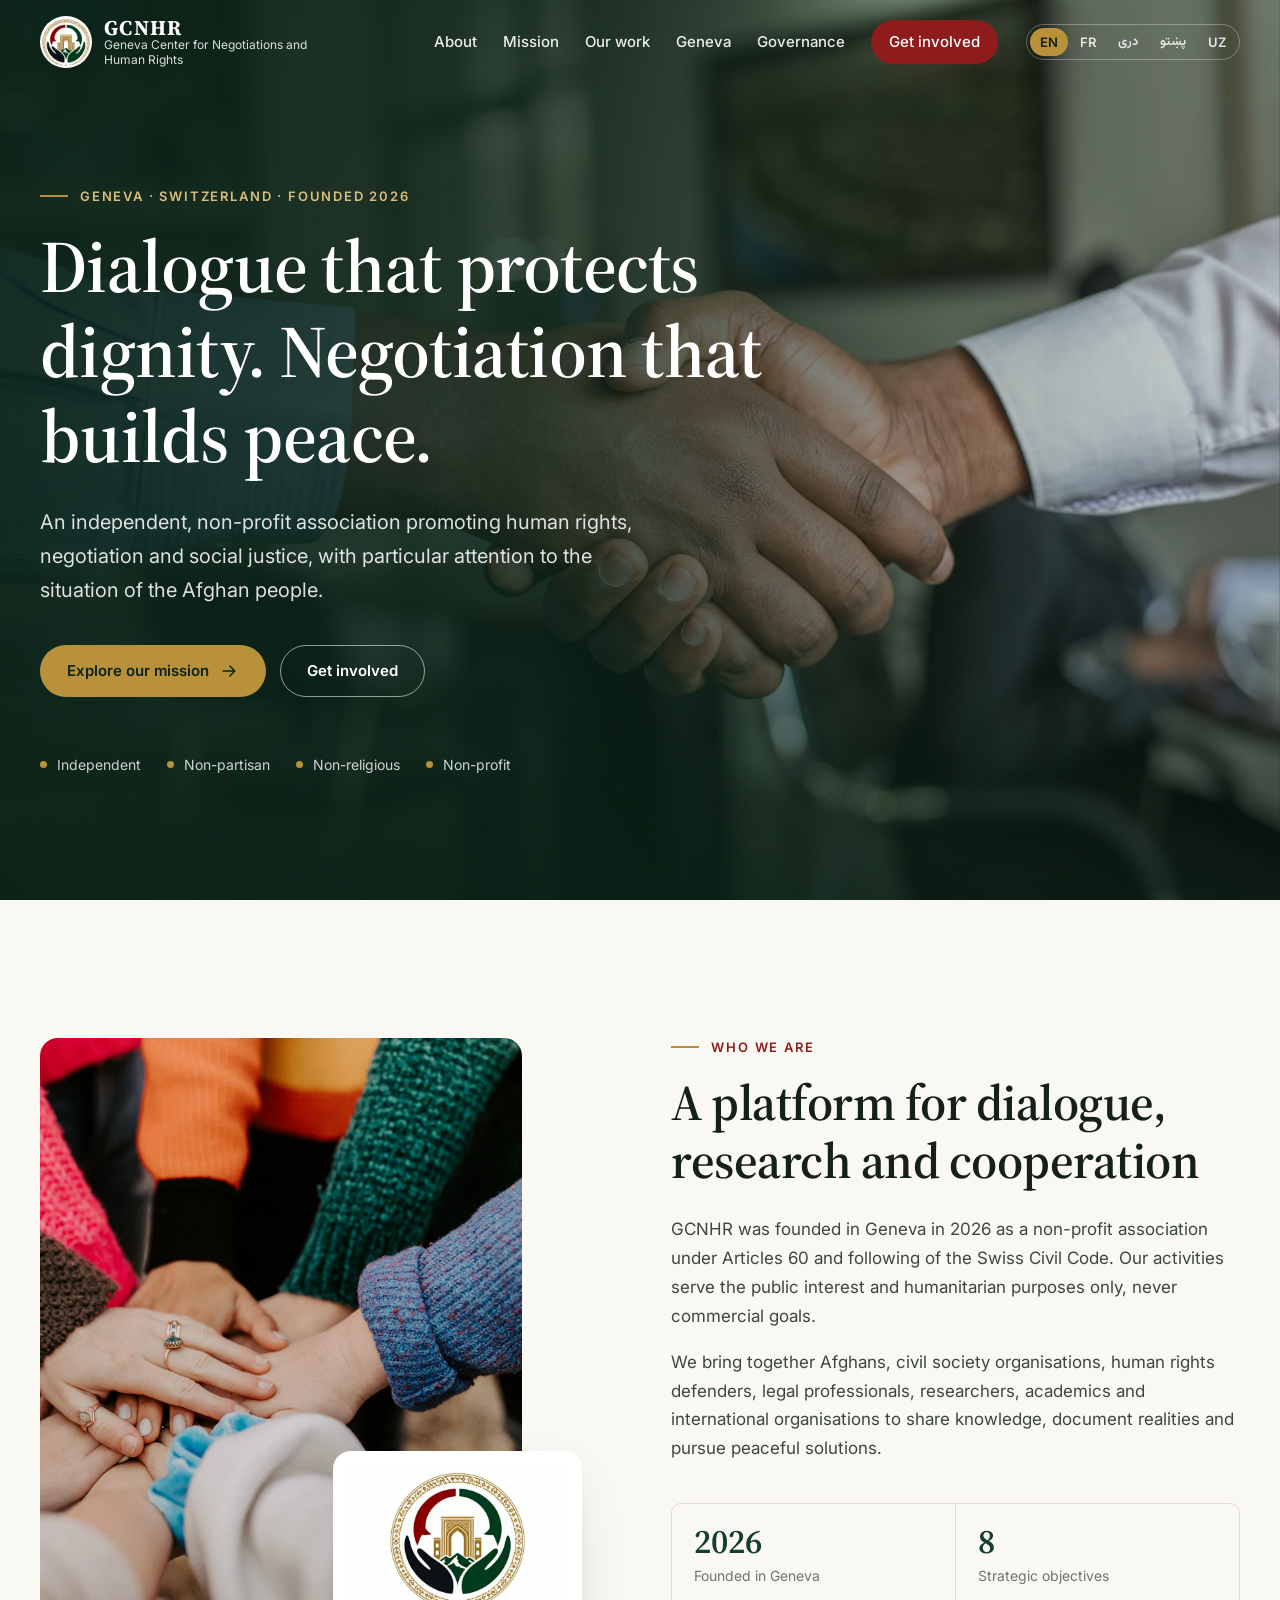
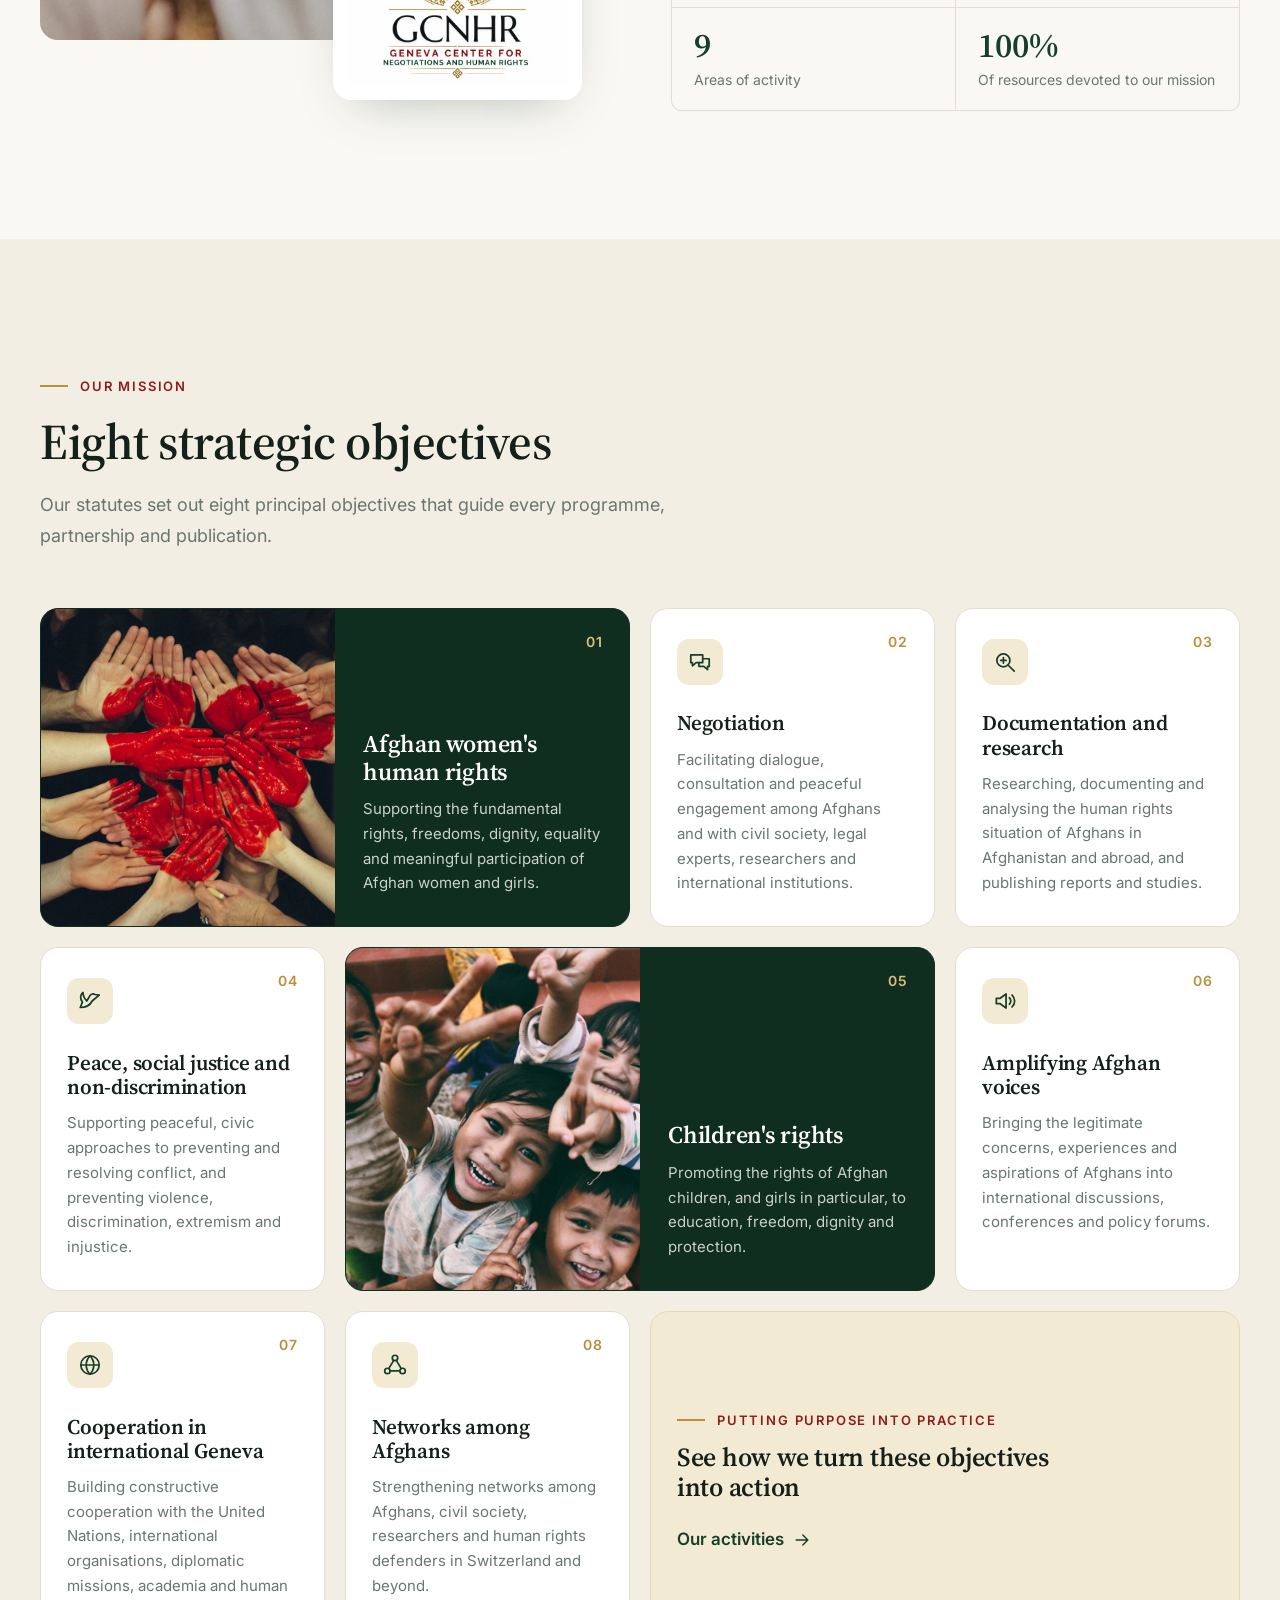
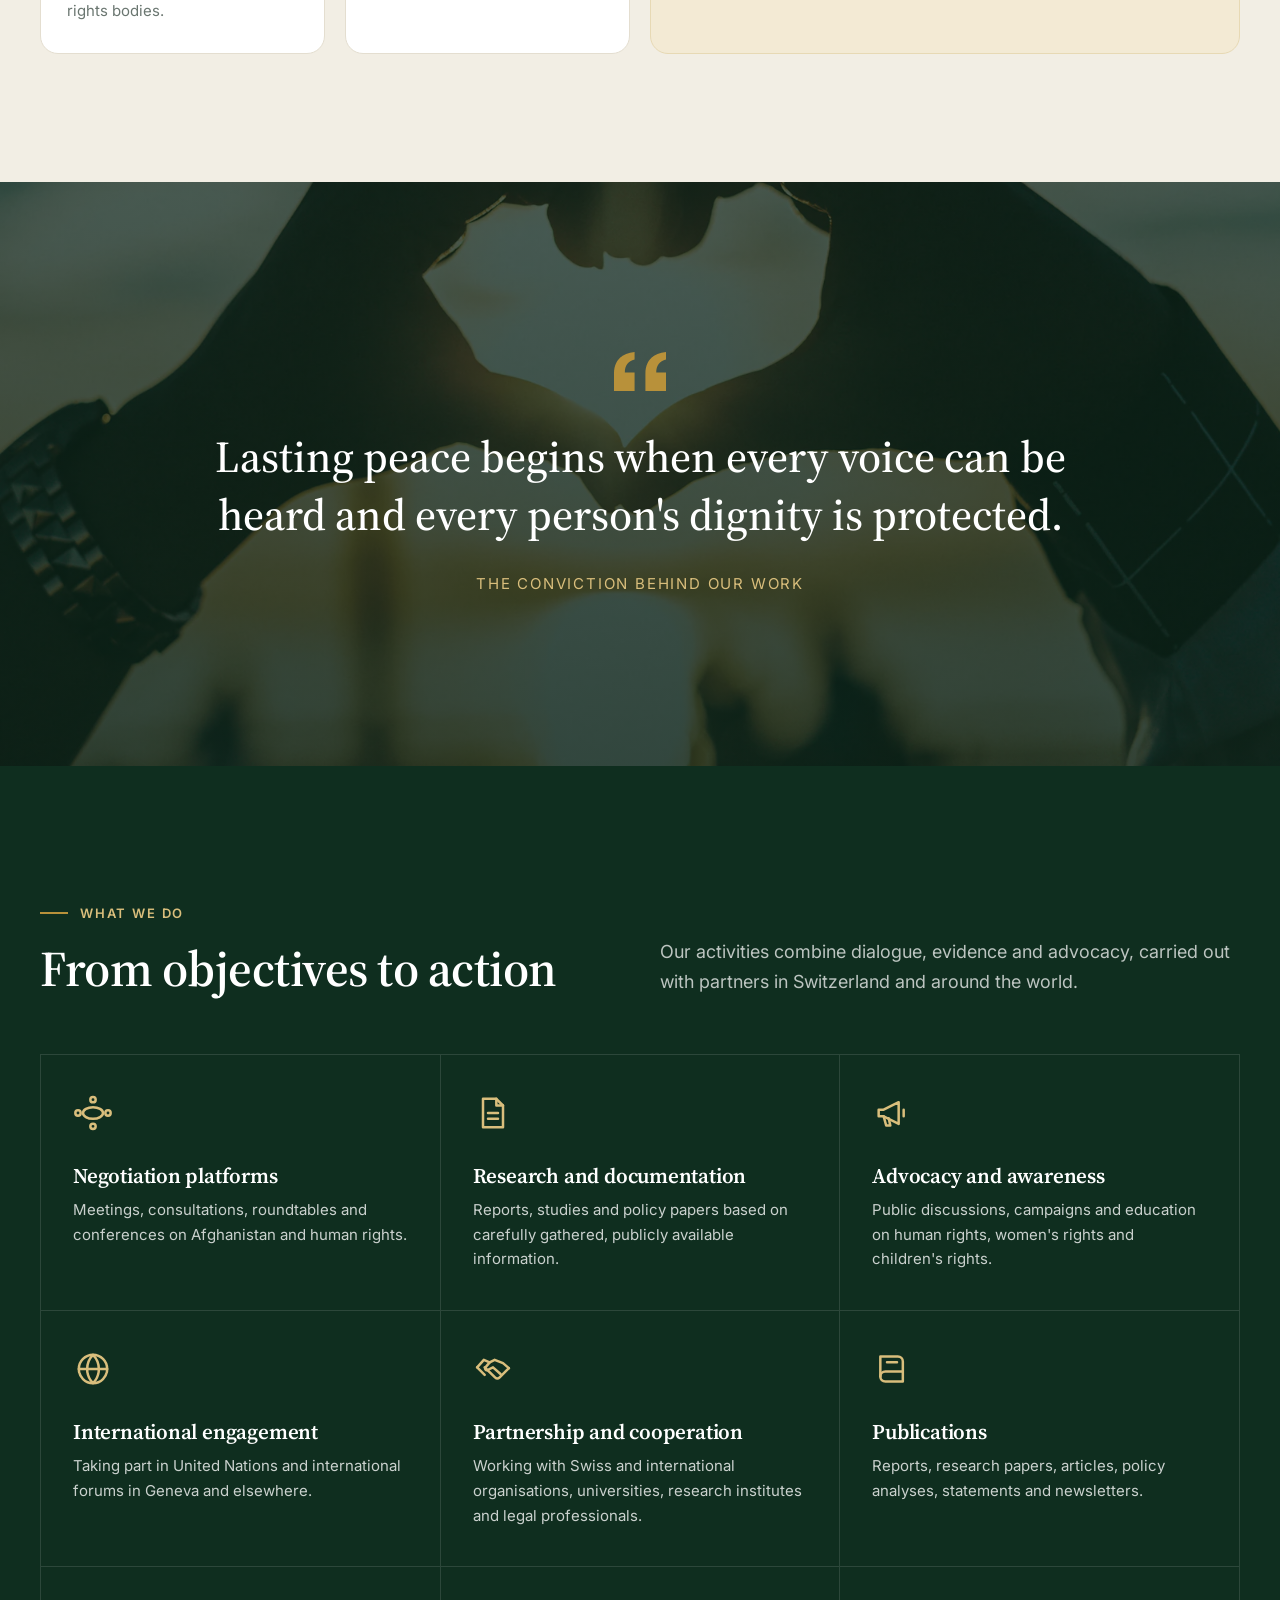
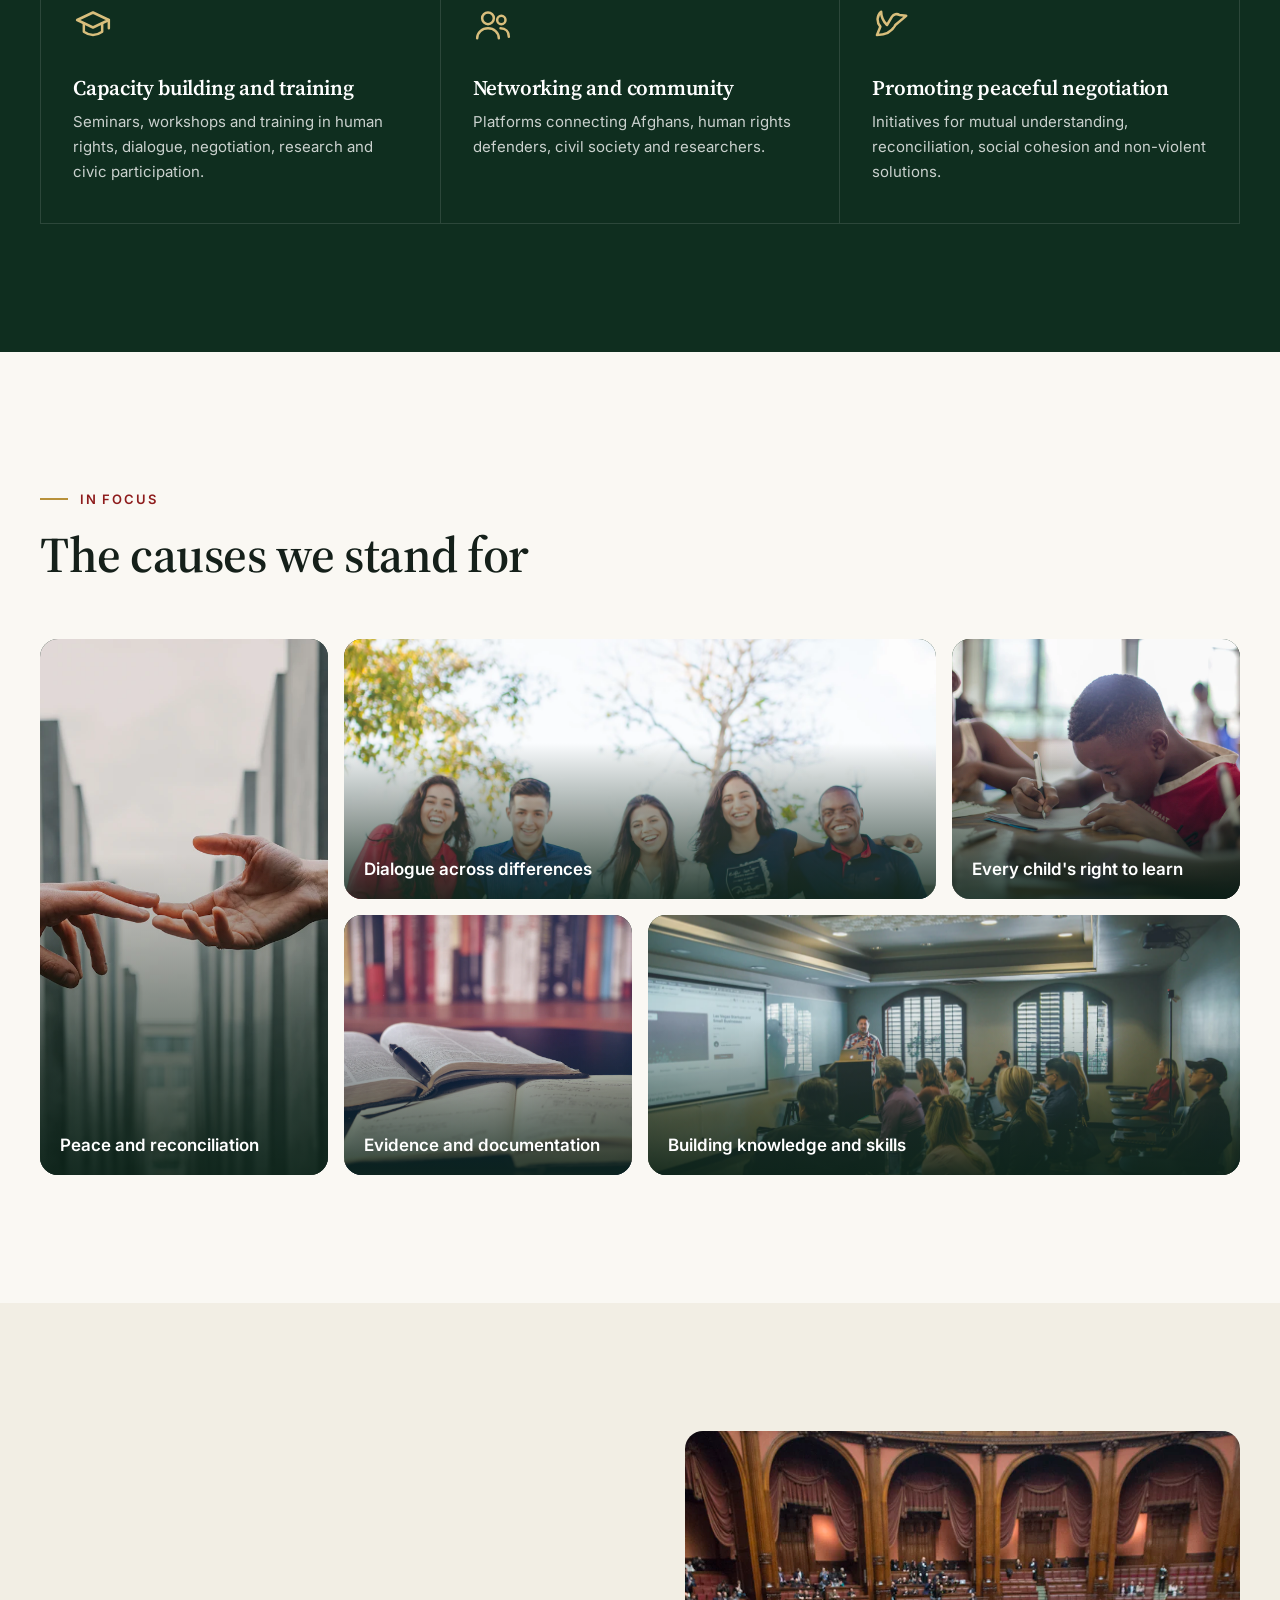
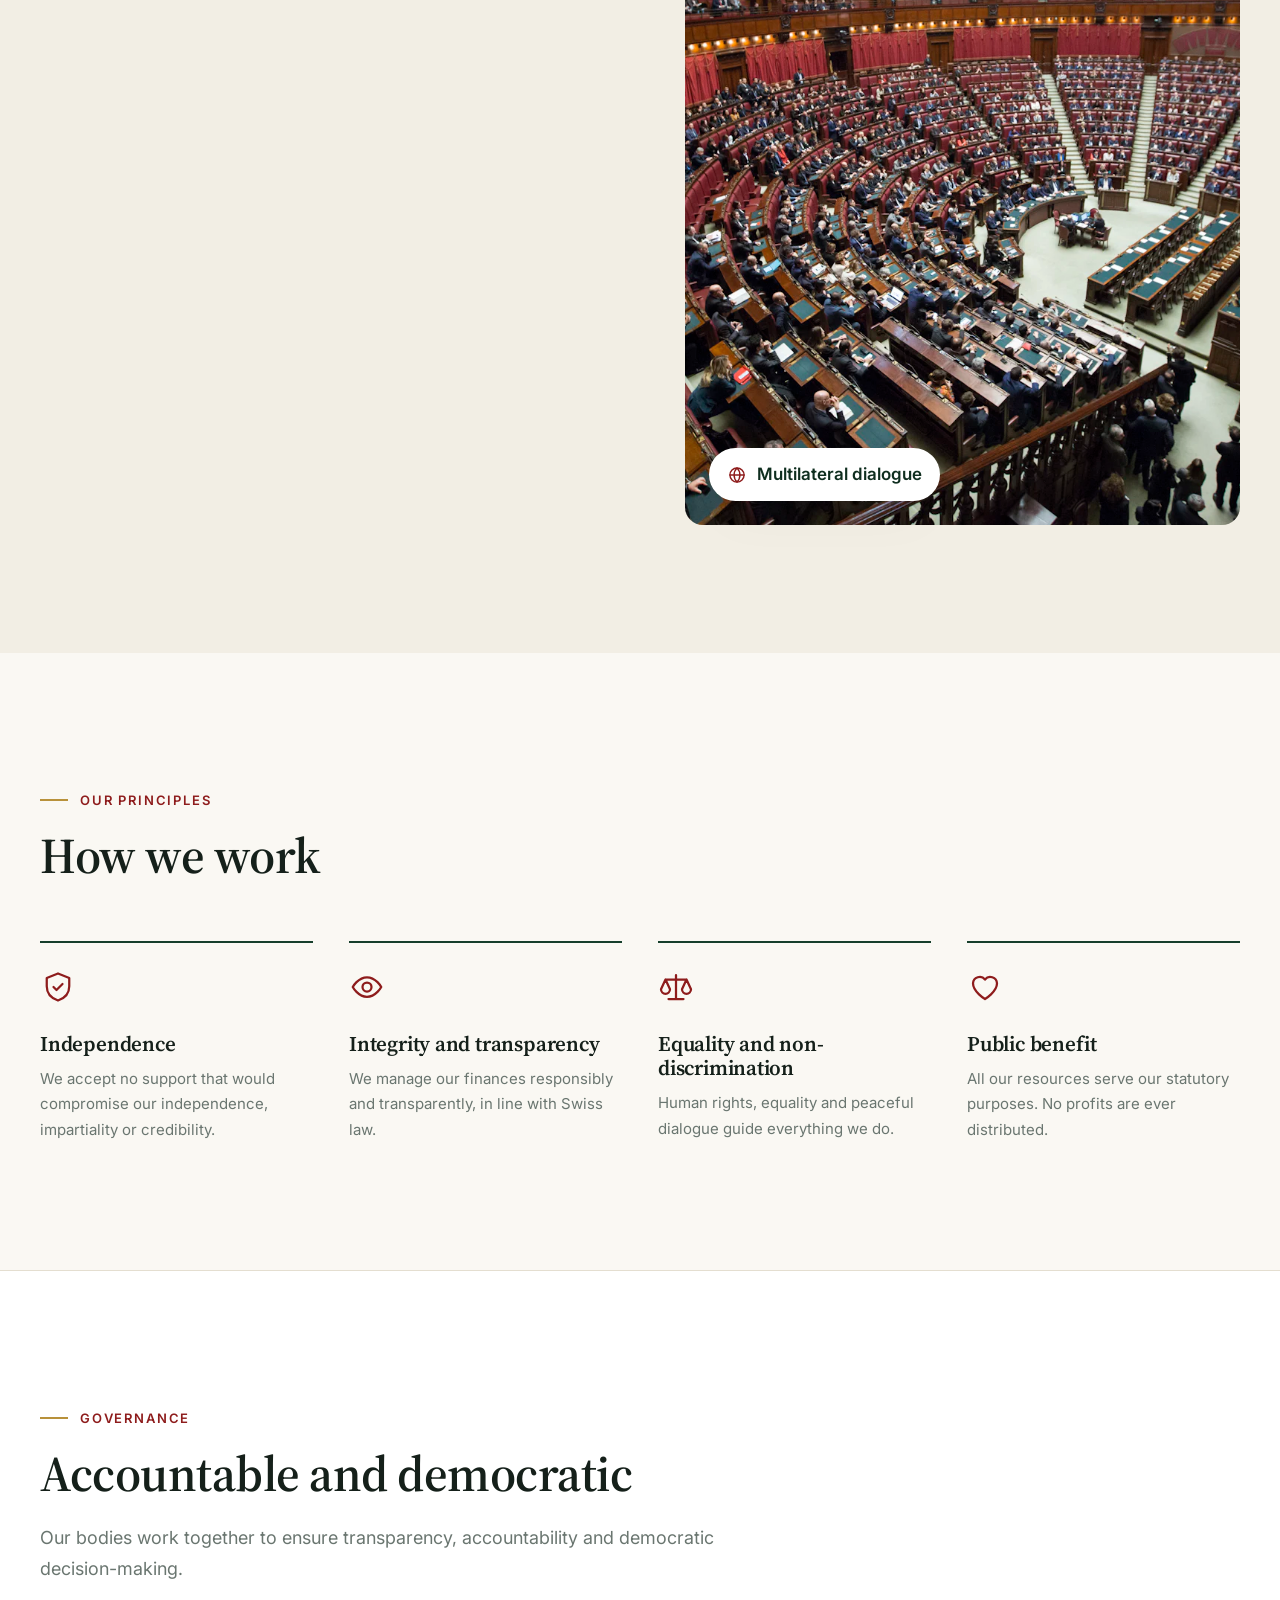
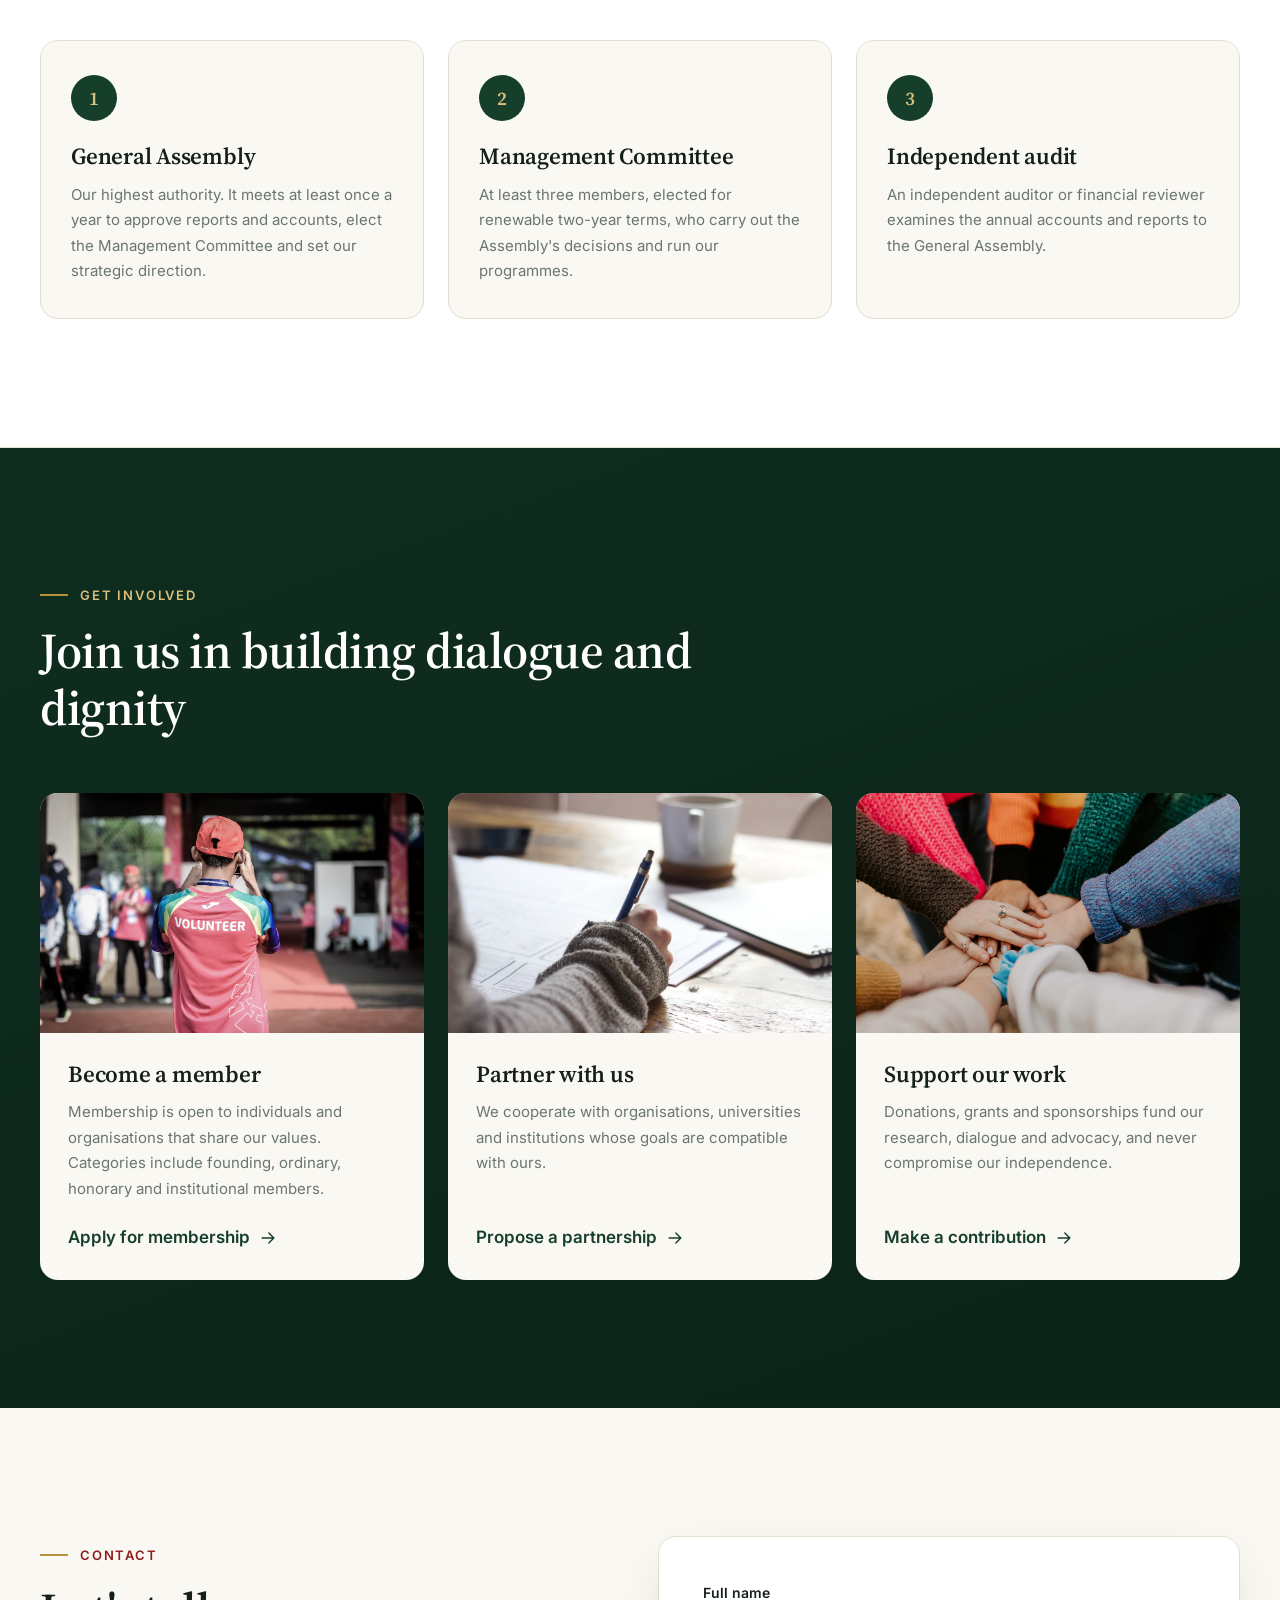
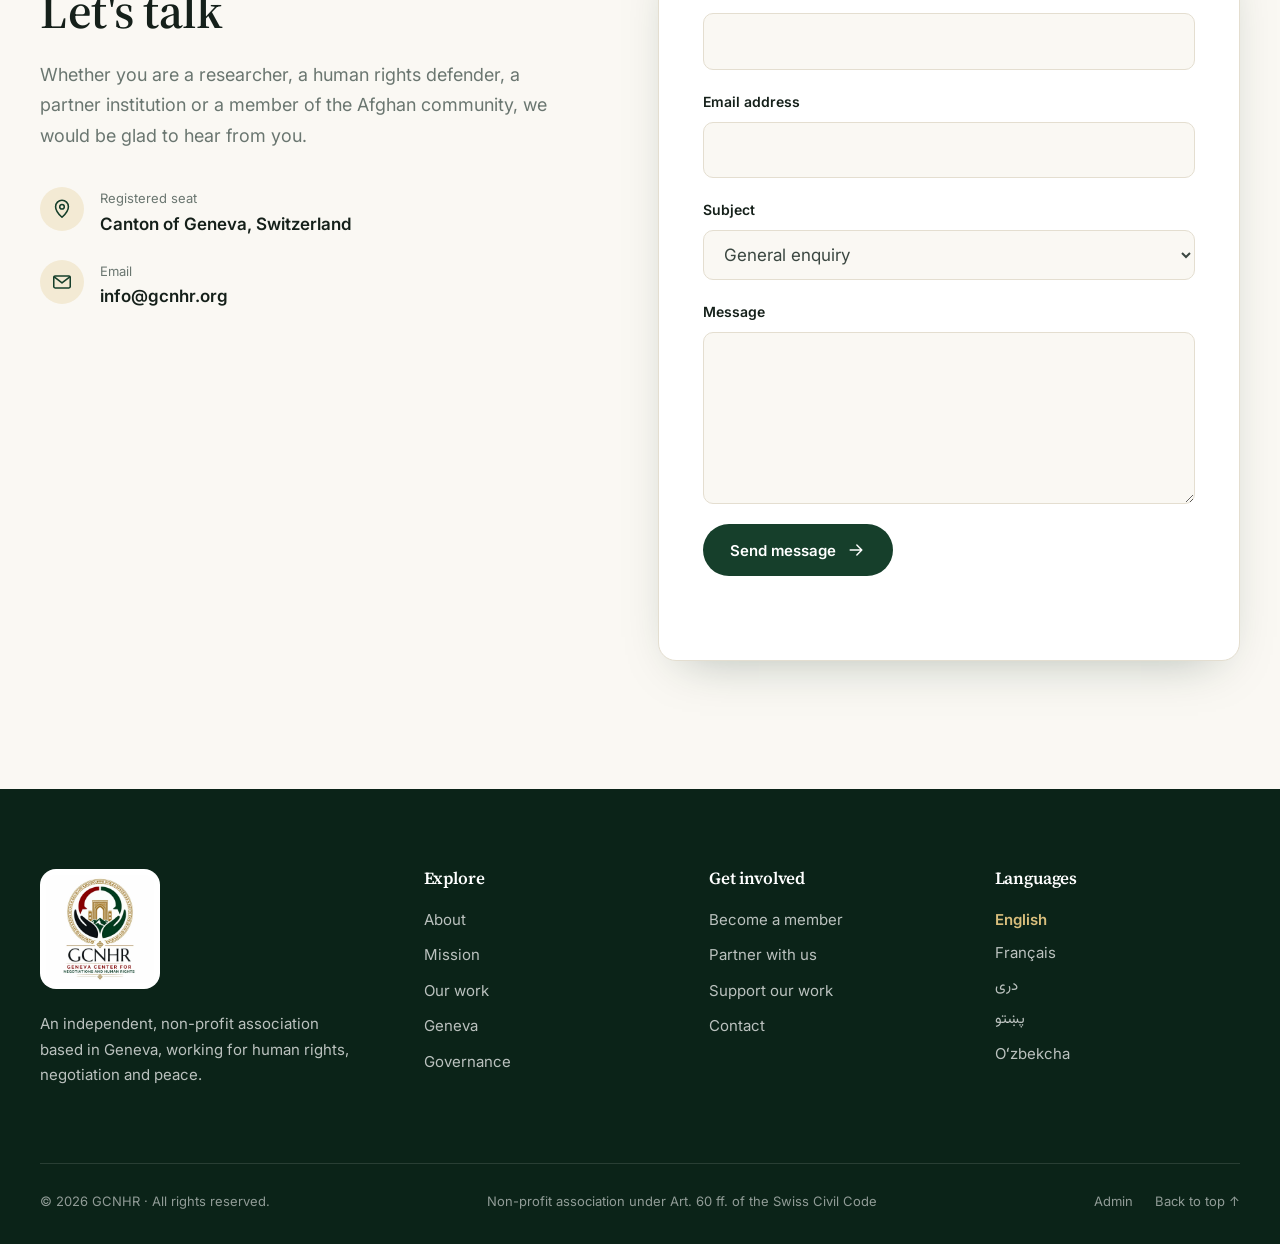
==== commit b319e3c8: "Add Admin link to the footer Co-Authored-By: Claude Opus 5.5 <noreply@anthropic.com>" ====
--- a/index.html
+++ b/index.html
@@ -16,7 +16,7 @@
     <link href="https://fonts.googleapis.com/css2?family=Inter:wght@400;500;600;700&family=Source+Serif+4:opsz,wght@8..60,500;8..60,600;8..60,700&family=Vazirmatn:wght@400;500;700;800&family=Noto+Sans+Arabic:wght@400;600;700&display=swap" rel="stylesheet">
     <link rel="preload" as="image" href="assets/img/hero-negotiation.webp">
     <link rel="stylesheet" href="styles.css">
-    <script src="translations.js" defer></script>
+    <script src="content/content.js" defer></script>
     <script src="app.js" defer></script>
   </head>
   <body>
@@ -53,7 +53,7 @@
     <header class="site-header" id="site-header">
       <div class="container header-inner">
         <a class="brand" href="#top" aria-label="GCNHR">
-          <img class="brand-emblem" src="assets/img/emblem.webp" width="56" height="56" alt="">
+          <img data-img="emblem" class="brand-emblem" src="assets/img/emblem.webp" width="56" height="56" alt="">
           <span class="brand-text">
             <strong>GCNHR</strong>
             <span data-i18n="brandName">Geneva Center for Negotiations and Human Rights</span>
@@ -87,7 +87,7 @@
     <main id="main">
       <!-- HERO -->
       <section class="hero" id="top">
-        <img class="hero-bg" src="assets/img/hero-negotiation.webp" alt="" fetchpriority="high">
+        <img data-img="hero" class="hero-bg" src="assets/img/hero-negotiation.webp" alt="" fetchpriority="high">
         <div class="hero-shade"></div>
         <div class="container hero-content">
           <p class="eyebrow eyebrow-light" data-i18n="heroEyebrow">Geneva · Switzerland · Founded 2026</p>
@@ -110,9 +110,9 @@
       <section class="section about" id="about">
         <div class="container about-grid">
           <div class="about-media reveal">
-            <img class="about-photo" src="assets/img/cooperation.webp" alt="" loading="lazy">
+            <img data-img="about" class="about-photo" src="assets/img/cooperation.webp" alt="" loading="lazy">
             <div class="about-logo-card">
-              <img src="assets/img/logo.webp" width="320" height="320" alt="GCNHR logo" loading="lazy">
+              <img data-img="logo" src="assets/img/logo.webp" width="320" height="320" alt="GCNHR logo" loading="lazy">
             </div>
           </div>
           <div class="about-copy reveal">
@@ -121,10 +121,10 @@
             <p data-i18n="aboutP1">GCNHR was founded in Geneva in 2026 as a non-profit association under Articles 60 and following of the Swiss Civil Code. Our activities serve the public interest and humanitarian purposes only, never commercial goals.</p>
             <p data-i18n="aboutP2">We bring together Afghans, civil society organisations, human rights defenders, legal professionals, researchers, academics and international organisations to share knowledge, document realities and pursue peaceful solutions.</p>
             <dl class="facts">
-              <div><dt data-num="2026">2026</dt><dd data-i18n="fact1">Founded in Geneva</dd></div>
-              <div><dt data-num="8">8</dt><dd data-i18n="fact2">Strategic objectives</dd></div>
-              <div><dt data-num="9">9</dt><dd data-i18n="fact3">Areas of activity</dd></div>
-              <div><dt data-num="100%">100%</dt><dd data-i18n="fact4">Of resources devoted to our mission</dd></div>
+              <div><dt data-stat="fact1">2026</dt><dd data-i18n="fact1">Founded in Geneva</dd></div>
+              <div><dt data-stat="fact2">8</dt><dd data-i18n="fact2">Strategic objectives</dd></div>
+              <div><dt data-stat="fact3">9</dt><dd data-i18n="fact3">Areas of activity</dd></div>
+              <div><dt data-stat="fact4">100%</dt><dd data-i18n="fact4">Of resources devoted to our mission</dd></div>
             </dl>
           </div>
         </div>
@@ -140,7 +140,7 @@
           </div>
           <div class="objectives">
             <article class="objective objective-feature reveal">
-              <img src="assets/img/human-rights.webp" alt="" loading="lazy">
+              <img data-img="objWomen" src="assets/img/human-rights.webp" alt="" loading="lazy">
               <div class="objective-body">
                 <span class="obj-num">01</span>
                 <h3 data-i18n="obj1t">Afghan women's human rights</h3>
@@ -163,7 +163,7 @@
               <p data-i18n="obj4d">Supporting peaceful, civic approaches to preventing and resolving conflict, and preventing violence, discrimination, extremism and injustice.</p>
             </article>
             <article class="objective objective-feature reveal">
-              <img src="assets/img/children.webp" alt="" loading="lazy">
+              <img data-img="objChildren" src="assets/img/children.webp" alt="" loading="lazy">
               <div class="objective-body">
                 <span class="obj-num">05</span>
                 <h3 data-i18n="obj5t">Children's rights</h3>
@@ -196,7 +196,7 @@
 
       <!-- QUOTE BAND -->
       <section class="quote-band">
-        <img src="assets/img/peace.webp" alt="" loading="lazy">
+        <img data-img="quote" src="assets/img/peace.webp" alt="" loading="lazy">
         <div class="quote-shade"></div>
         <div class="container quote-inner reveal">
           <svg class="quote-mark" viewBox="0 0 48 36" aria-hidden="true"><path d="M0 36V20C0 8 7 1 19 0v7c-6 1.5-9 5.5-9 12h9v17zm29 0V20c0-12 7-19 19-20v7c-6 1.5-9 5.5-9 12h9v17z"/></svg>
@@ -237,11 +237,11 @@
             <h2 data-i18n="galleryTitle">The causes we stand for</h2>
           </div>
           <div class="gallery">
-            <figure class="g-item g-tall reveal"><img src="assets/img/reconciliation.webp" alt="" loading="lazy"><figcaption data-i18n="g1">Peace and reconciliation</figcaption></figure>
-            <figure class="g-item g-wide reveal"><img src="assets/img/dialogue.webp" alt="" loading="lazy"><figcaption data-i18n="g2">Dialogue across differences</figcaption></figure>
-            <figure class="g-item reveal"><img src="assets/img/education.webp" alt="" loading="lazy"><figcaption data-i18n="g3">Every child's right to learn</figcaption></figure>
-            <figure class="g-item reveal"><img src="assets/img/research.webp" alt="" loading="lazy"><figcaption data-i18n="g4">Evidence and documentation</figcaption></figure>
-            <figure class="g-item g-wide reveal"><img src="assets/img/training.webp" alt="" loading="lazy"><figcaption data-i18n="g5">Building knowledge and skills</figcaption></figure>
+            <figure class="g-item g-tall reveal"><img data-img="gallery1" src="assets/img/reconciliation.webp" alt="" loading="lazy"><figcaption data-i18n="g1">Peace and reconciliation</figcaption></figure>
+            <figure class="g-item g-wide reveal"><img data-img="gallery2" src="assets/img/dialogue.webp" alt="" loading="lazy"><figcaption data-i18n="g2">Dialogue across differences</figcaption></figure>
+            <figure class="g-item reveal"><img data-img="gallery3" src="assets/img/education.webp" alt="" loading="lazy"><figcaption data-i18n="g3">Every child's right to learn</figcaption></figure>
+            <figure class="g-item reveal"><img data-img="gallery4" src="assets/img/research.webp" alt="" loading="lazy"><figcaption data-i18n="g4">Evidence and documentation</figcaption></figure>
+            <figure class="g-item g-wide reveal"><img data-img="gallery5" src="assets/img/training.webp" alt="" loading="lazy"><figcaption data-i18n="g5">Building knowledge and skills</figcaption></figure>
           </div>
         </div>
       </section>
@@ -261,7 +261,7 @@
             </ul>
           </div>
           <div class="geneva-media reveal">
-            <img src="assets/img/assembly.webp" alt="" loading="lazy">
+            <img data-img="geneva" src="assets/img/assembly.webp" alt="" loading="lazy">
             <div class="geneva-tag"><svg class="icon"><use href="#i-globe"/></svg><span data-i18n="genevaTag">Multilateral dialogue</span></div>
           </div>
         </div>
@@ -308,7 +308,7 @@
           </div>
           <div class="involve-grid">
             <article class="involve-card reveal">
-              <img src="assets/img/network.webp" alt="" loading="lazy">
+              <img data-img="involve1" src="assets/img/network.webp" alt="" loading="lazy">
               <div class="involve-body">
                 <h3 data-i18n="inv1t">Become a member</h3>
                 <p data-i18n="inv1d">Membership is open to individuals and organisations that share our values. Categories include founding, ordinary, honorary and institutional members.</p>
@@ -316,7 +316,7 @@
               </div>
             </article>
             <article class="involve-card reveal">
-              <img src="assets/img/documentation.webp" alt="" loading="lazy">
+              <img data-img="involve2" src="assets/img/documentation.webp" alt="" loading="lazy">
               <div class="involve-body">
                 <h3 data-i18n="inv2t">Partner with us</h3>
                 <p data-i18n="inv2d">We cooperate with organisations, universities and institutions whose goals are compatible with ours.</p>
@@ -324,7 +324,7 @@
               </div>
             </article>
             <article class="involve-card reveal">
-              <img src="assets/img/cooperation.webp" alt="" loading="lazy">
+              <img data-img="involve3" src="assets/img/cooperation.webp" alt="" loading="lazy">
               <div class="involve-body">
                 <h3 data-i18n="inv3t">Support our work</h3>
                 <p data-i18n="inv3d">Donations, grants and sponsorships fund our research, dialogue and advocacy, and never compromise our independence.</p>
@@ -371,7 +371,7 @@
     <footer class="site-footer">
       <div class="container footer-grid">
         <div class="footer-brand">
-          <img src="assets/img/logo.webp" width="140" height="140" alt="GCNHR logo" loading="lazy">
+          <img data-img="logo" src="assets/img/logo.webp" width="140" height="140" alt="GCNHR logo" loading="lazy">
           <p data-i18n="footerTag">An independent, non-profit association based in Geneva, working for human rights, negotiation and peace.</p>
         </div>
         <nav class="footer-nav" aria-label="Footer">
@@ -403,7 +403,7 @@
       <div class="container footer-bottom">
         <span>© <span id="year">2026</span> GCNHR · <span data-i18n="rights">All rights reserved.</span></span>
         <span data-i18n="footerLegal">Non-profit association under Art. 60 ff. of the Swiss Civil Code</span>
-        <a href="#top" data-i18n="backTop">Back to top ↑</a>
+        <span class="footer-links"><a href="admin/" rel="nofollow" data-i18n="adminLink">Admin</a><a href="#top" data-i18n="backTop">Back to top ↑</a></span>
       </div>
     </footer>
   </body>
--- a/styles.css
+++ b/styles.css
@@ -309,7 +309,11 @@
 .footer-langs button[aria-pressed="true"] { color: var(--gold-300); font-weight: 600; }
 .footer-bottom { display: flex; flex-wrap: wrap; justify-content: space-between; gap: 12px 30px; padding: 26px 0 32px; border-top: 1px solid rgba(255,255,255,.12); font-size: 13px; color: rgba(255,255,255,.55); }
 .footer-bottom a { text-decoration: none; }
+.footer-links { display: flex; gap: 22px; }
 .footer-bottom a:hover { color: var(--gold-300); }
+
+/* Admin preview banner */
+.preview-banner { position: fixed; z-index: 100; inset: auto 16px 16px auto; padding: 10px 16px; border-radius: 999px; background: var(--red); color: var(--white); font: 600 14px/1.2 var(--font-sans); box-shadow: var(--shadow); }
 
 /* Reveal animation */
 /* Content is only hidden once app.js has set up the observer, so a script failure never hides it. */
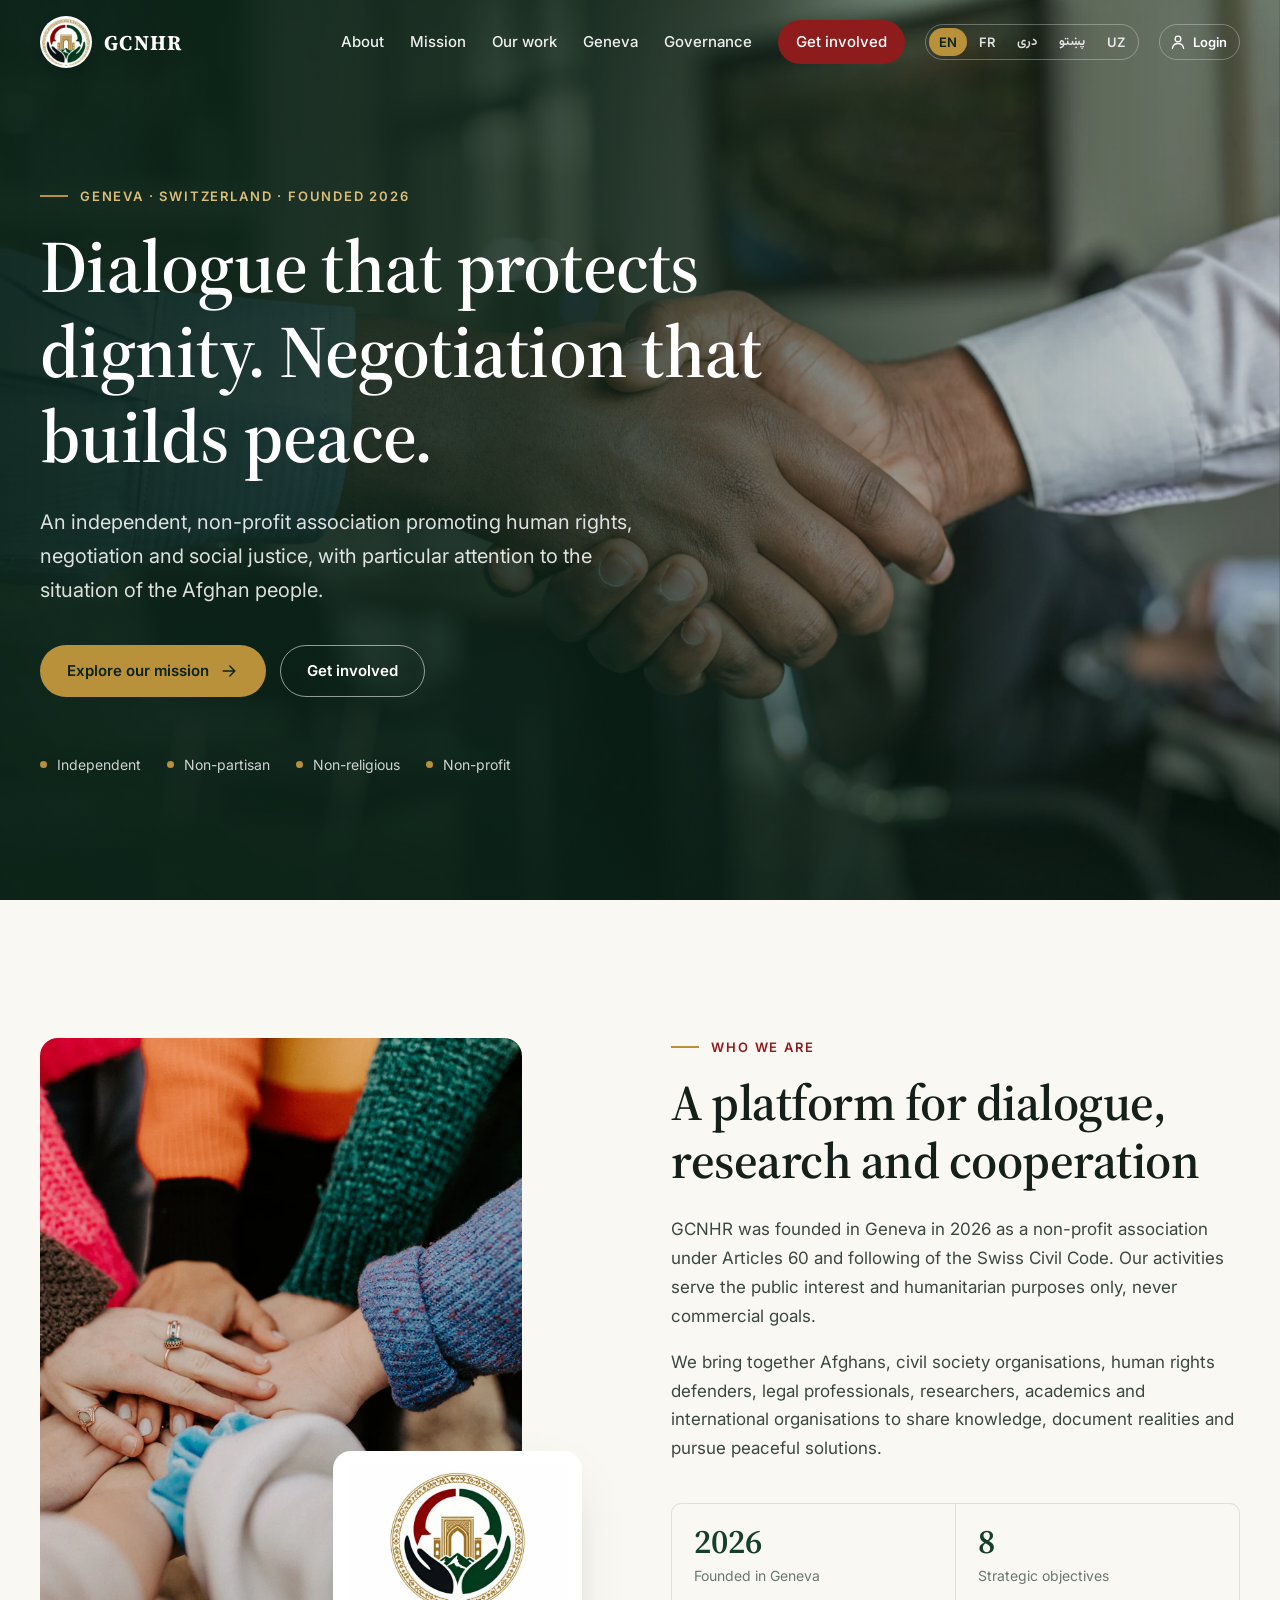
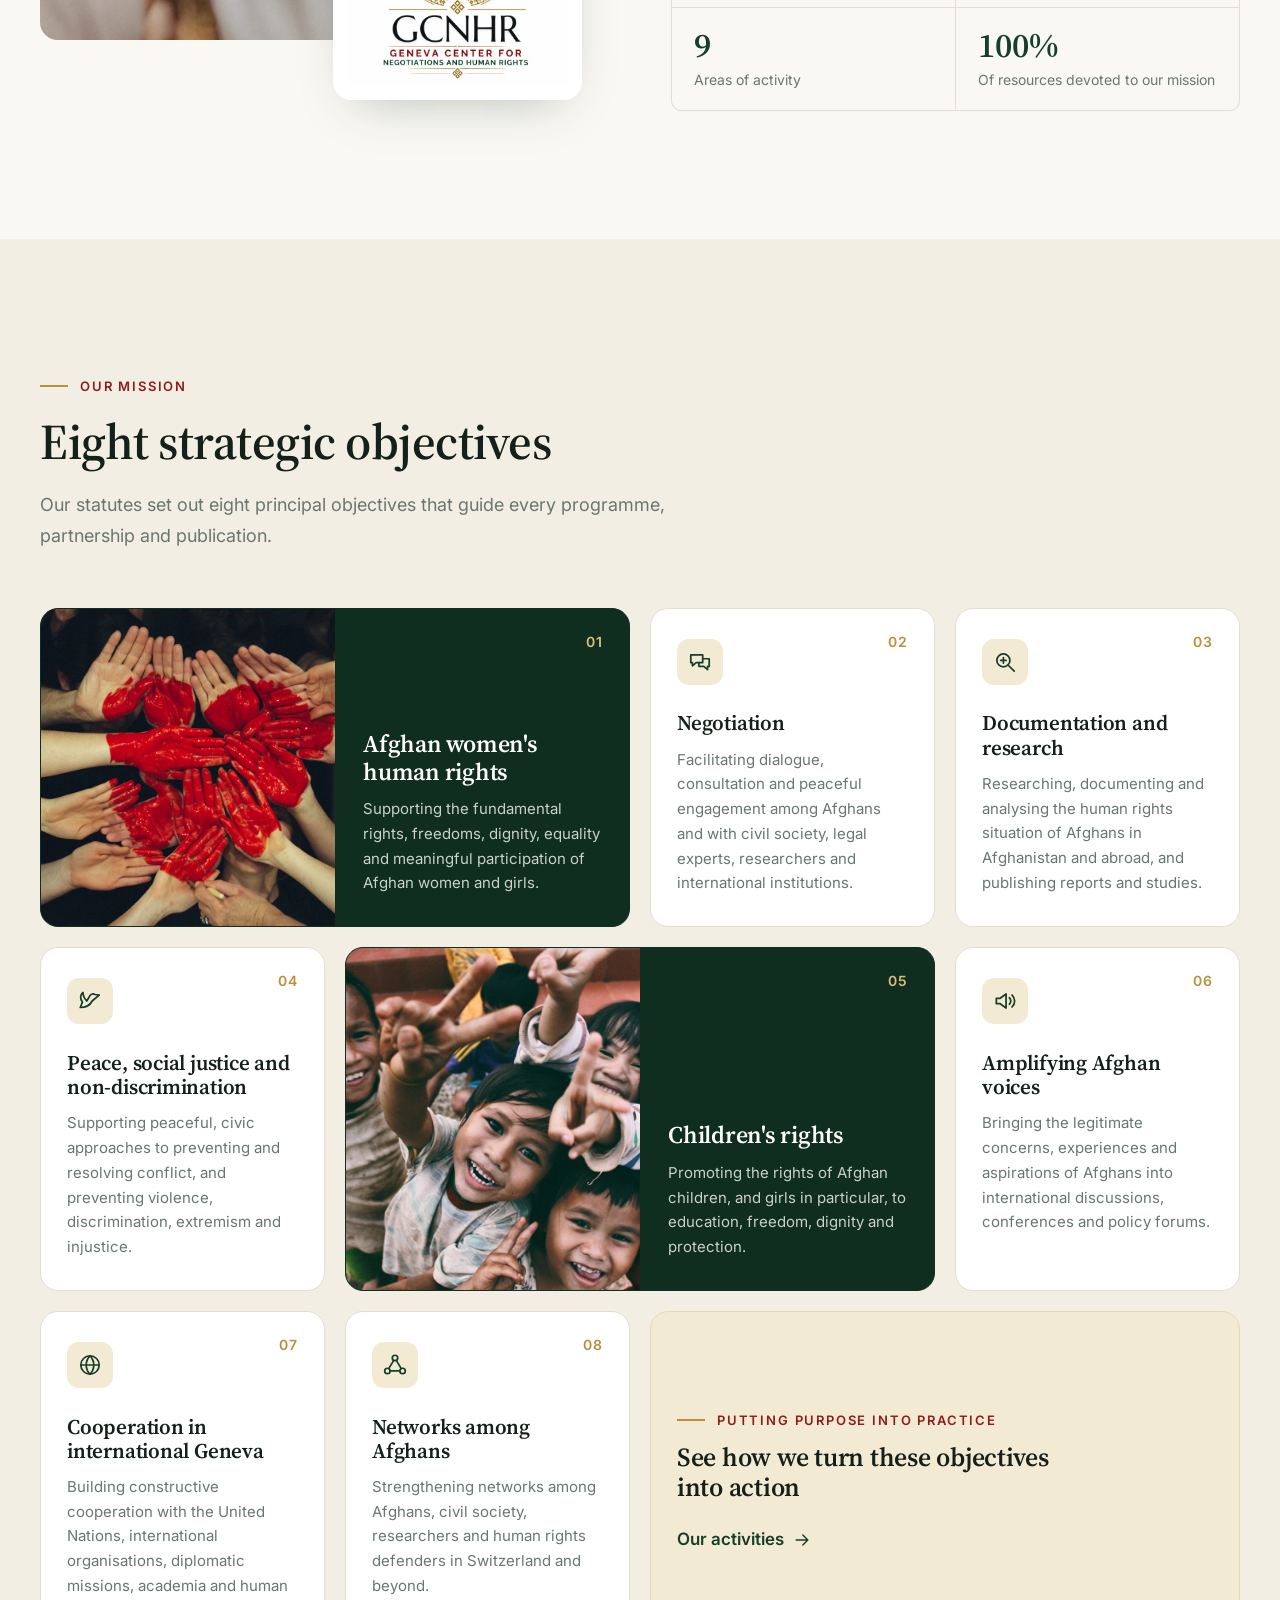
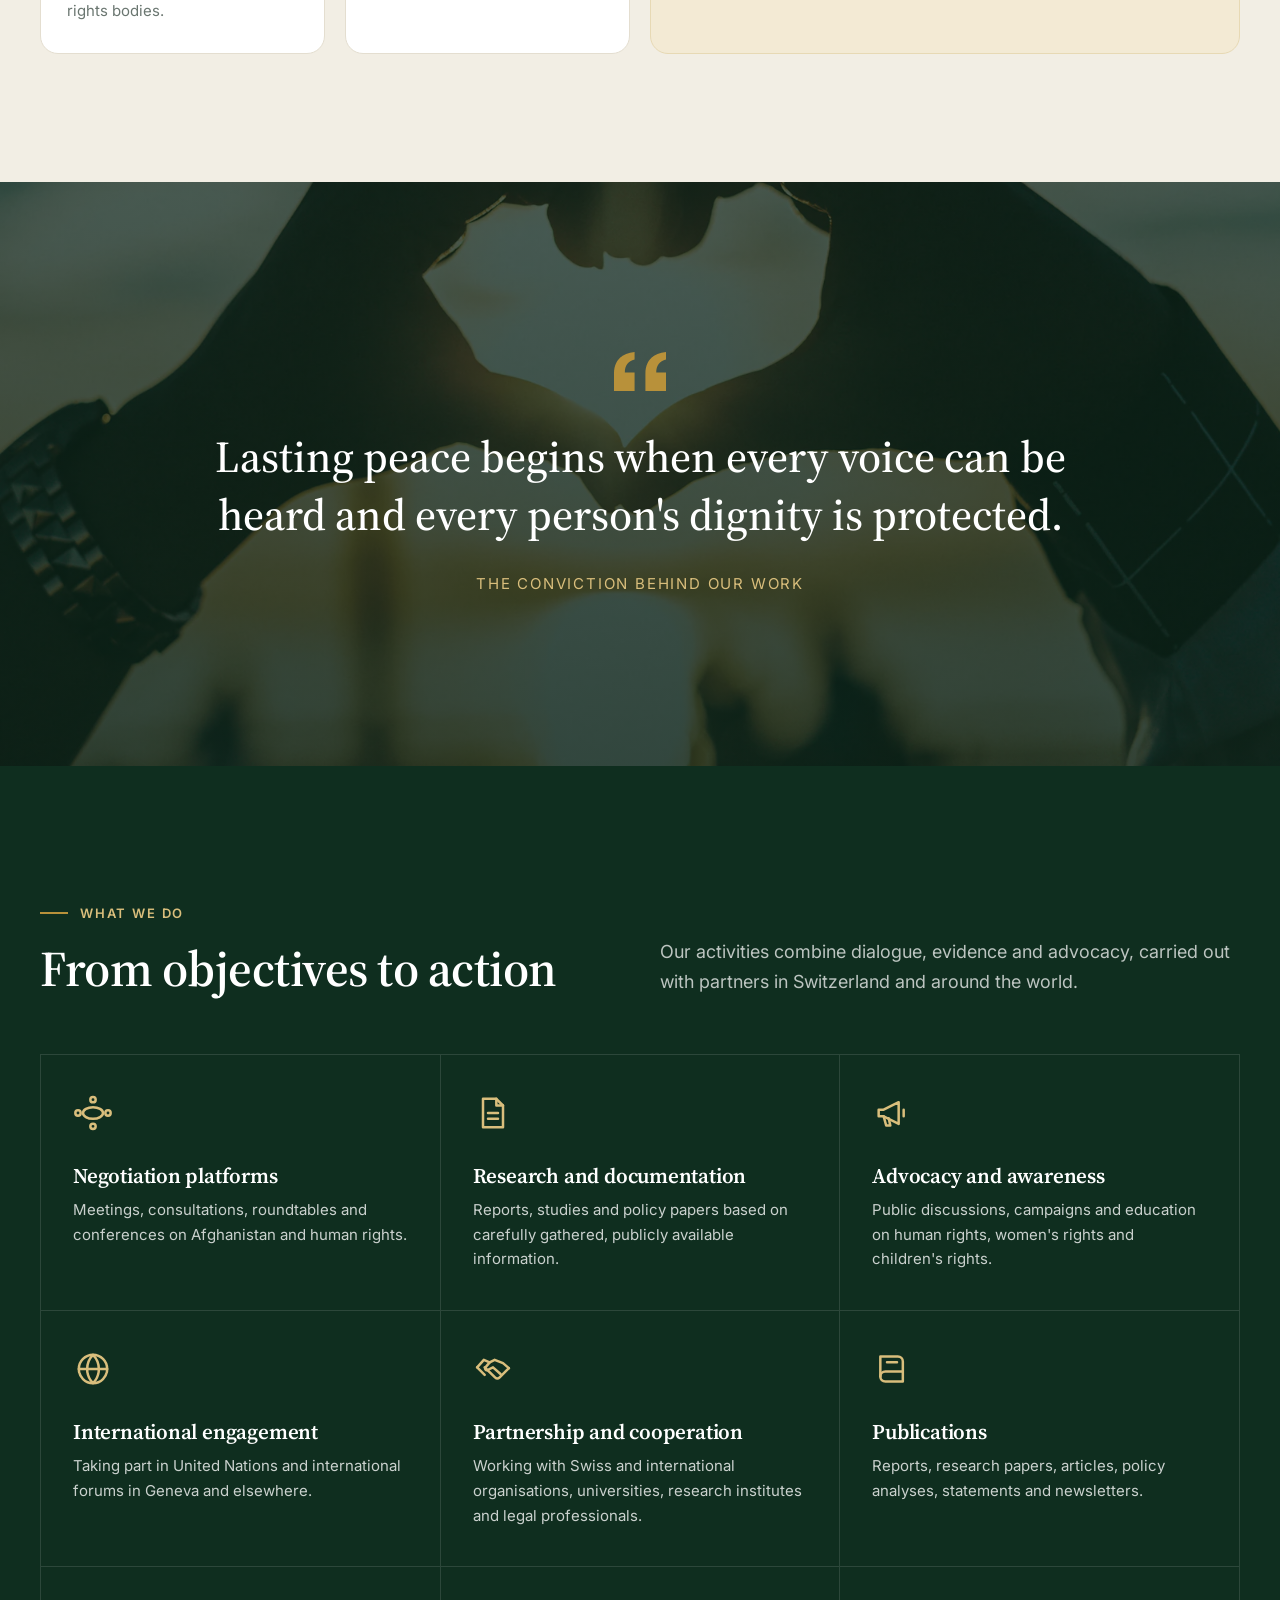
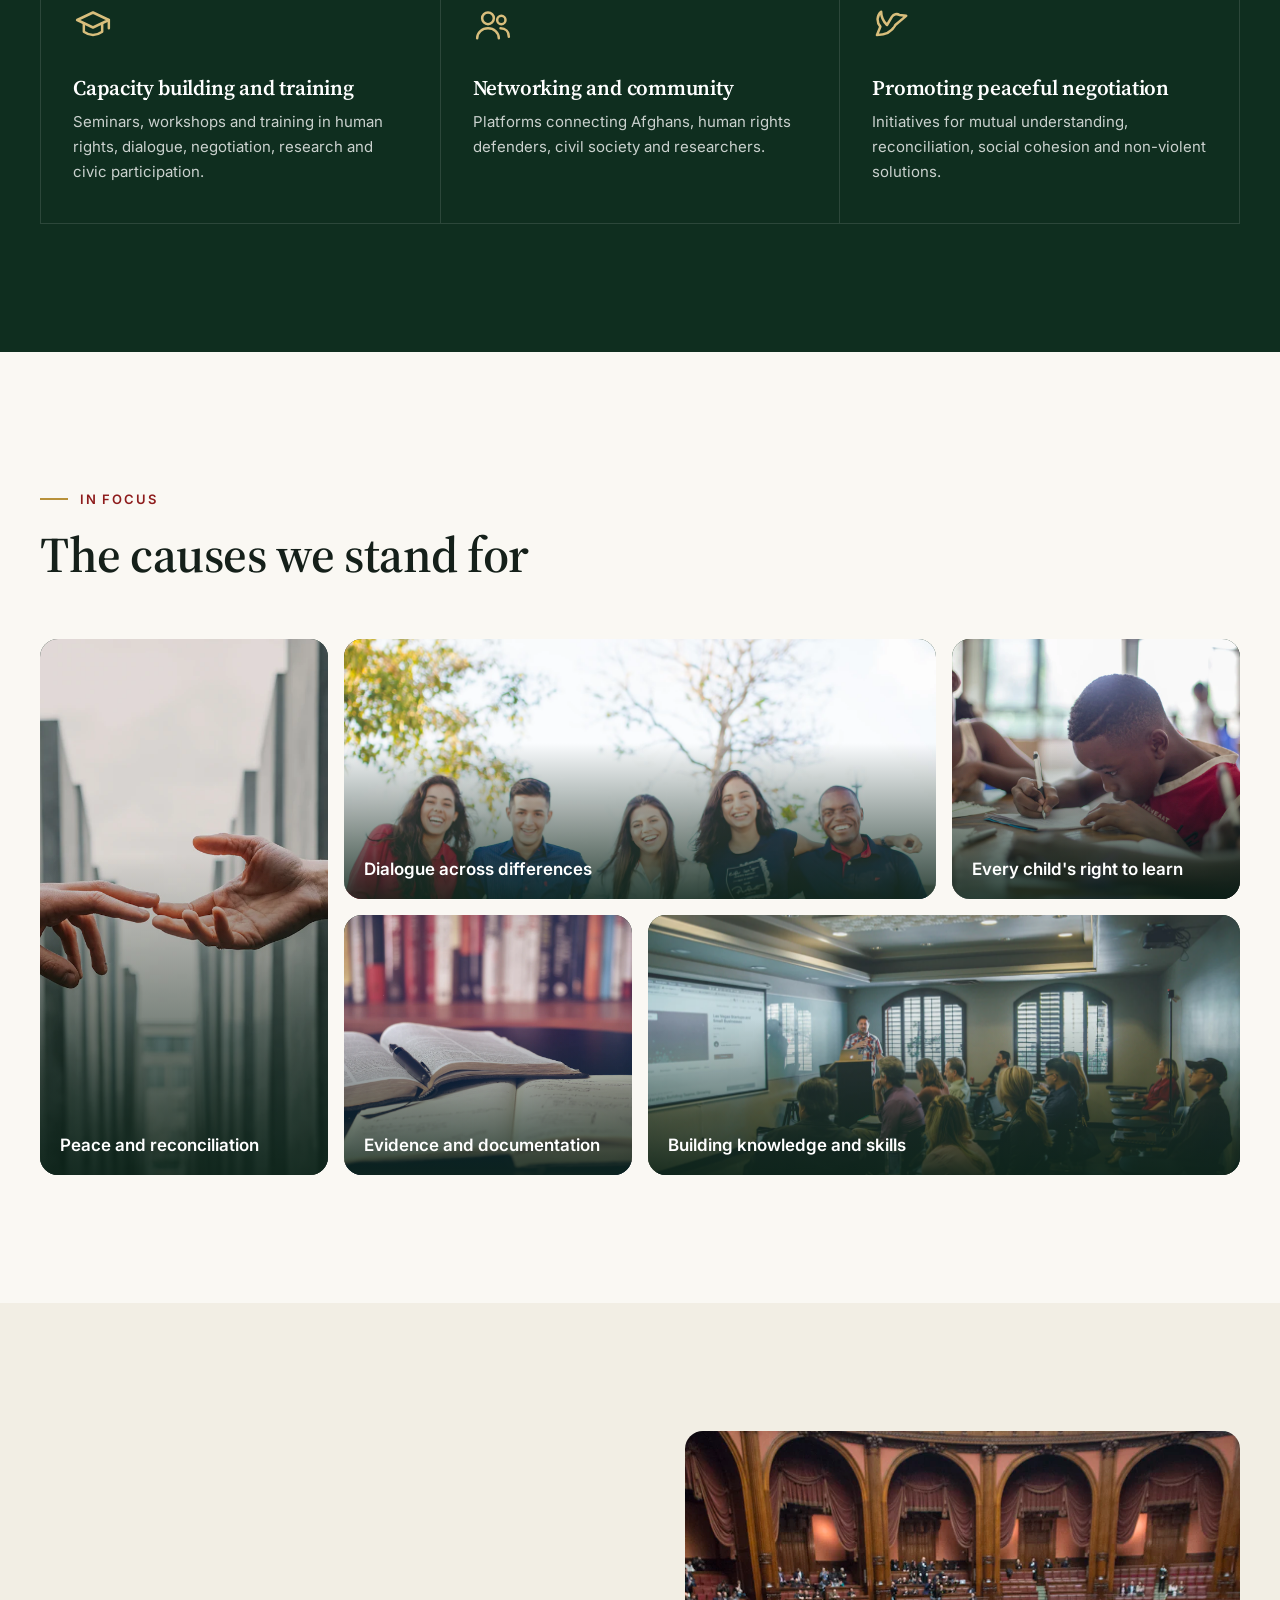
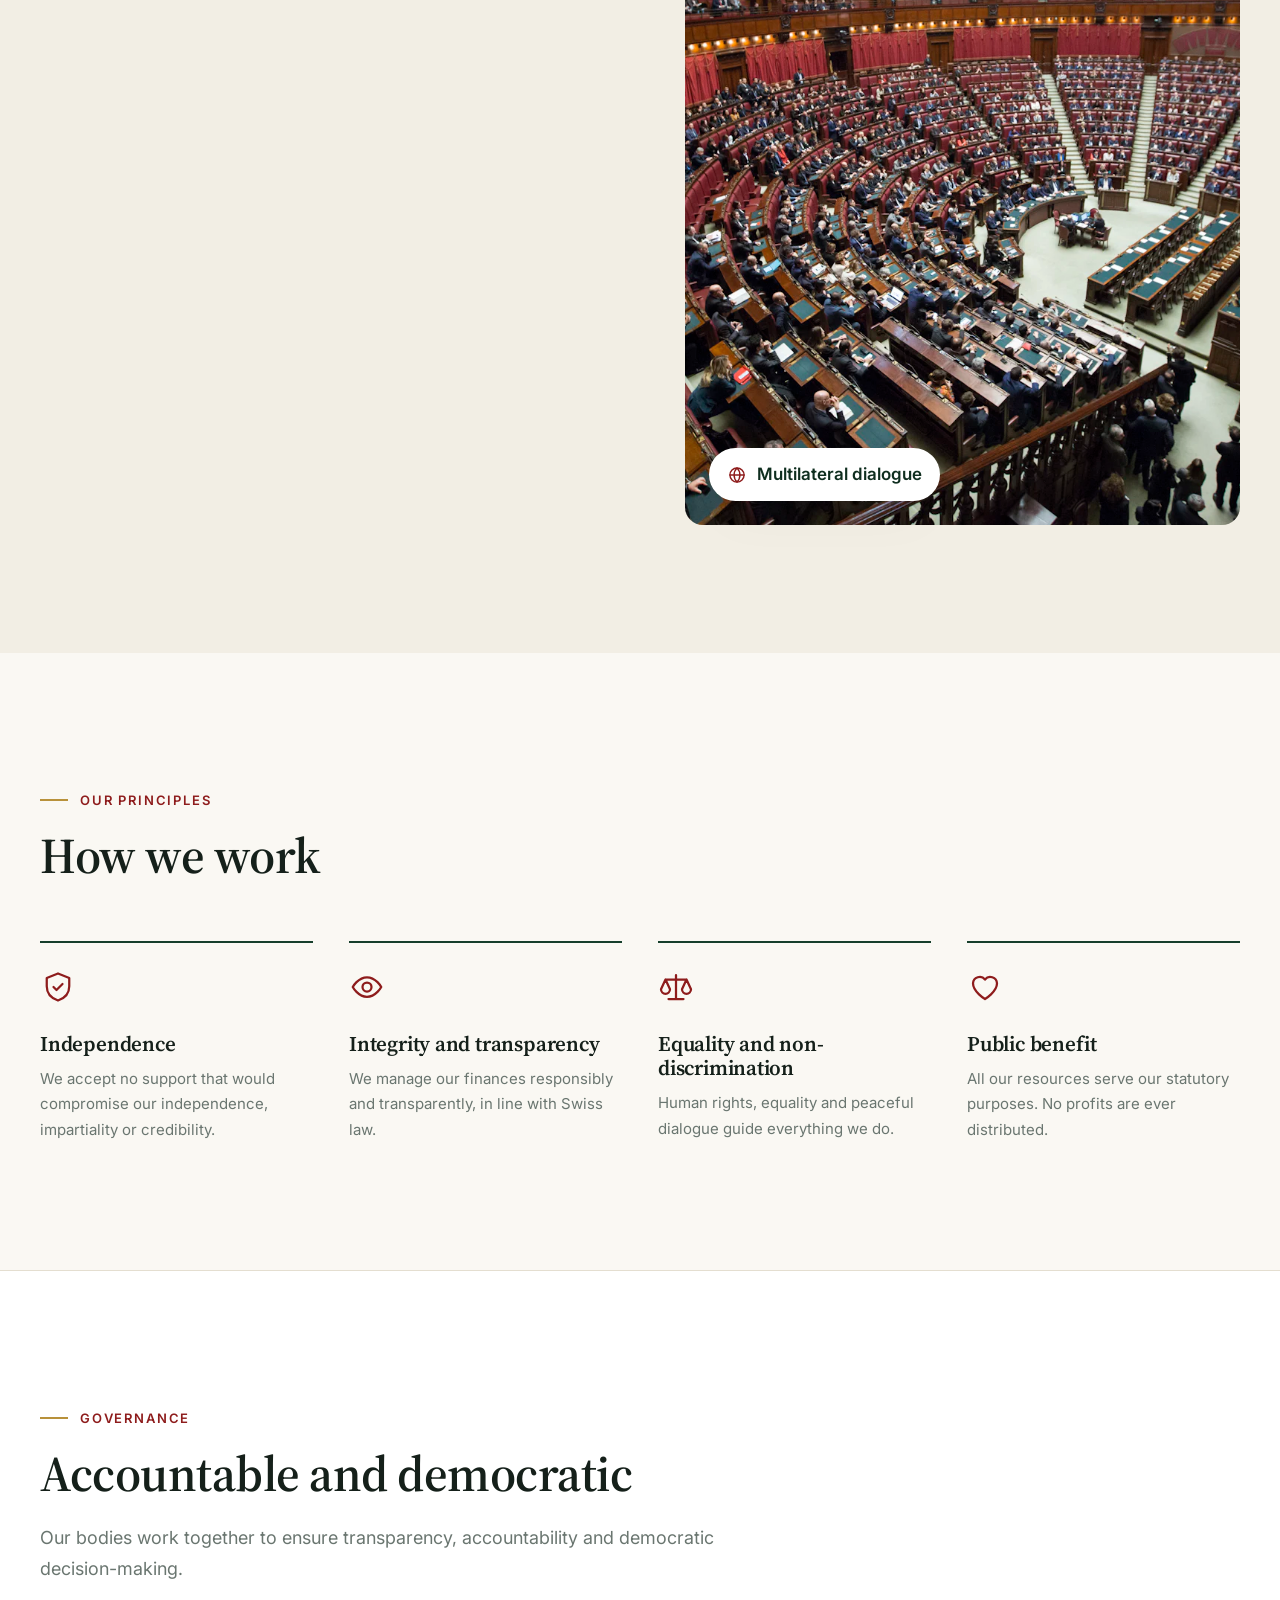
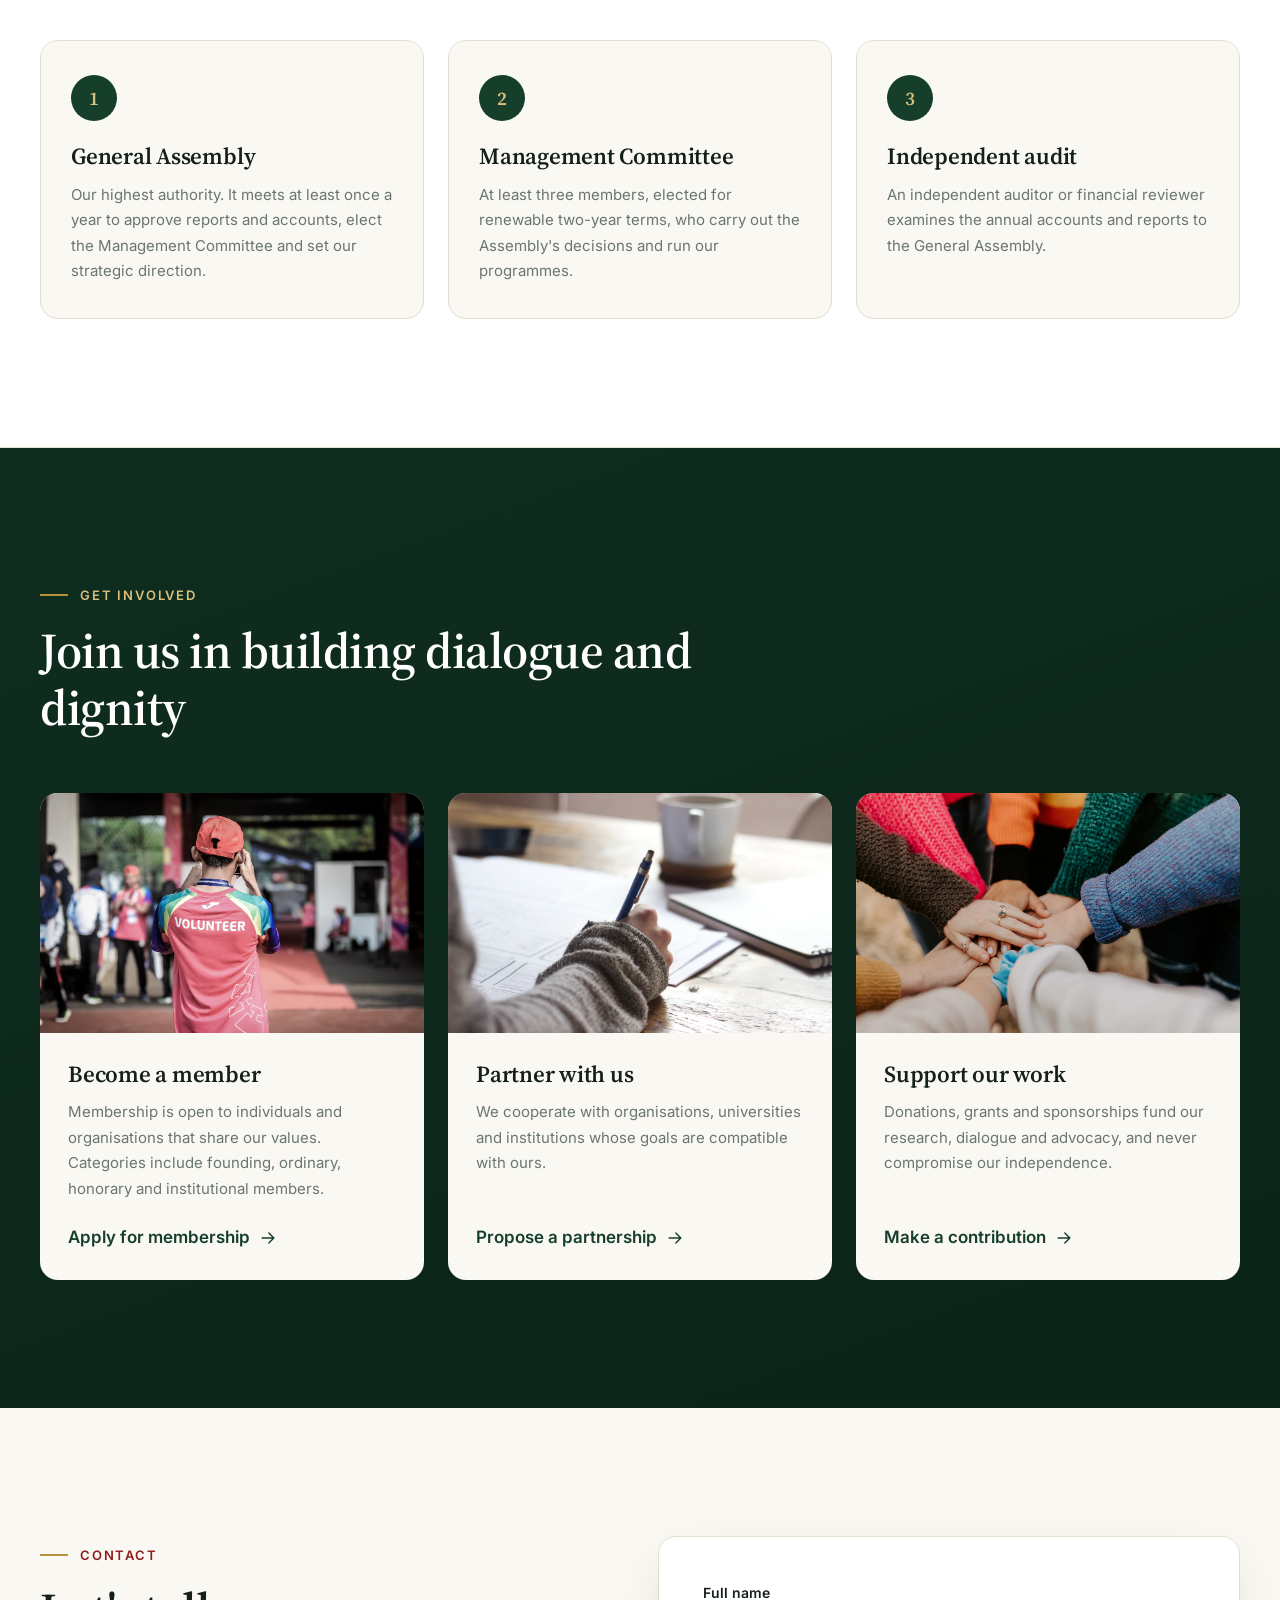
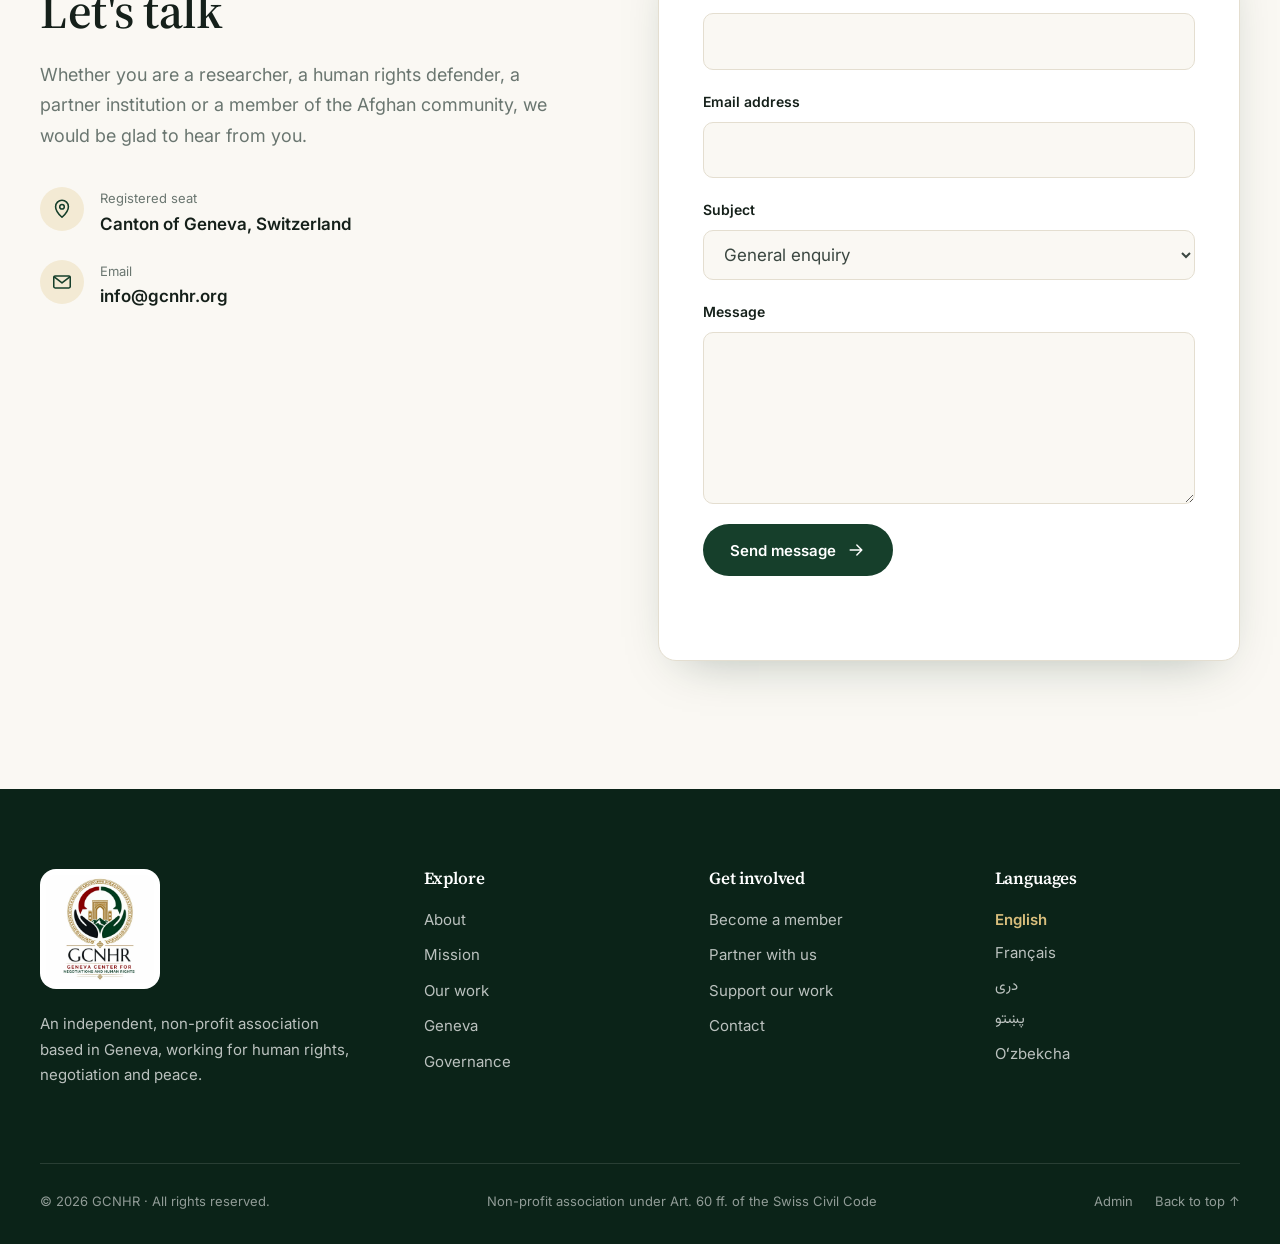
==== commit 6ad0a6a6: "Add Login button and on-page editing - Login button in the header (menu on phones) opens a sign-in d" ====
--- a/index.html
+++ b/index.html
@@ -45,6 +45,7 @@
         <symbol id="i-pin" viewBox="0 0 24 24"><path d="M12 21s-7-6.2-7-11.5a7 7 0 0 1 14 0C19 14.8 12 21 12 21z"/><circle cx="12" cy="9.5" r="2.5"/></symbol>
         <symbol id="i-mail" viewBox="0 0 24 24"><rect x="3" y="5.5" width="18" height="13" rx="1.5"/><path d="m3.5 6.5 8.5 6.5 8.5-6.5"/></symbol>
         <symbol id="i-arrow" viewBox="0 0 24 24"><path d="M5 12h14M13 6l6 6-6 6"/></symbol>
+        <symbol id="i-login" viewBox="0 0 24 24"><circle cx="12" cy="8" r="3.8"/><path d="M4.5 20.5c.8-4 3.8-6.5 7.5-6.5s6.7 2.5 7.5 6.5"/></symbol>
       </defs>
     </svg>
 
@@ -67,6 +68,7 @@
           <a href="#geneva" data-i18n="navGeneva">Geneva</a>
           <a href="#governance" data-i18n="navGovernance">Governance</a>
           <a class="nav-cta" href="#involved" data-i18n="navInvolved">Get involved</a>
+          <a class="nav-login js-login" href="admin/"><svg class="icon"><use href="#i-login"/></svg><span data-i18n="loginBtn">Login</span></a>
         </nav>
 
         <div class="lang-switch" role="group" aria-label="Language">
@@ -76,6 +78,8 @@
           <button type="button" data-lang="ps" lang="ps">پښتو</button>
           <button type="button" data-lang="uz" lang="uz">UZ</button>
         </div>
+
+        <button class="login-btn js-login" type="button"><svg class="icon"><use href="#i-login"/></svg><span data-i18n="loginBtn">Login</span></button>
 
         <button class="menu-toggle" type="button" aria-expanded="false" aria-controls="primary-nav">
           <span class="sr-only" data-i18n="menu">Menu</span>
--- a/styles.css
+++ b/styles.css
@@ -110,7 +110,7 @@
 .brand-text span { font-size: 12px; opacity: .85; max-width: 230px; }
 
 .primary-nav { display: flex; align-items: center; gap: 26px; }
-.primary-nav a { font-size: 15px; font-weight: 500; text-decoration: none; opacity: .92; position: relative; padding: 6px 0; }
+.primary-nav a { font-size: 15px; font-weight: 500; text-decoration: none; opacity: .92; position: relative; padding: 6px 0; white-space: nowrap; }
 .primary-nav a:not(.nav-cta)::after { content: ""; position: absolute; inset: auto 0 0; height: 2px; background: var(--gold); transform: scaleX(0); transition: transform .25s ease; }
 .primary-nav a:not(.nav-cta):hover::after, .primary-nav a.is-active::after { transform: scaleX(1); }
 .primary-nav .nav-cta { padding: 9px 18px; border-radius: 999px; background: var(--red); color: var(--white); opacity: 1; }
@@ -122,6 +122,11 @@
 .lang-switch button:hover { opacity: 1; }
 .lang-switch button[aria-pressed="true"] { background: var(--gold); color: var(--green-950); opacity: 1; }
 
+.login-btn { display: inline-flex; align-items: center; gap: 6px; padding: 6px 12px 6px 9px; border: 1px solid color-mix(in srgb, currentColor 30%, transparent); border-radius: 999px; background: none; cursor: pointer; font-size: 13px; font-weight: 600; }
+.login-btn:hover { border-color: var(--gold); color: var(--gold); }
+.site-header.is-scrolled .login-btn:hover { color: var(--green-700); border-color: var(--green-700); }
+.login-btn .icon { width: 18px; height: 18px; }
+.nav-login { display: none !important; }
 .menu-toggle { display: none; width: 44px; height: 44px; border: 0; background: none; cursor: pointer; padding: 10px; flex-direction: column; justify-content: center; gap: 5px; }
 .menu-toggle .bar { display: block; height: 2px; width: 100%; background: currentColor; border-radius: 2px; transition: transform .25s ease, opacity .25s ease; }
 .menu-toggle[aria-expanded="true"] .bar:nth-of-type(1) { transform: translateY(7px) rotate(45deg); }
@@ -321,10 +326,18 @@
 .reveal-ready .reveal.is-visible { opacity: 1; transform: none; }
 
 /* ---------- Responsive ---------- */
+@media (max-width: 1320px) {
+  .brand-text span { display: none; }
+  .header-inner { gap: 20px; }
+}
+
 @media (max-width: 1180px) {
-  .primary-nav { gap: 18px; }
+  .primary-nav { gap: 16px; }
   .primary-nav a { font-size: 14px; }
-  .brand-text span { display: none; }
+  .primary-nav .nav-cta { padding: 8px 14px; }
+  .lang-switch button { padding: 5px 8px; }
+  .login-btn span { position: absolute; width: 1px; height: 1px; overflow: hidden; clip: rect(0 0 0 0); white-space: nowrap; }
+  .login-btn { padding: 7px; }
 }
 
 @media (max-width: 1024px) {
@@ -341,6 +354,8 @@
   .primary-nav a { padding: 14px 0; font-size: 17px; border-bottom: 1px solid var(--line); }
   .primary-nav a::after { display: none; }
   .primary-nav .nav-cta { margin-top: 18px; text-align: center; border: 0; padding: 14px; }
+  .login-btn { display: none; }
+  .nav-login { display: flex !important; align-items: center; gap: 10px; color: var(--green-800); font-weight: 600; justify-content: center; margin-top: 10px; border: 1px solid var(--line) !important; border-radius: 999px; }
   .objectives { grid-template-columns: repeat(2, 1fr); }
   .activities { grid-template-columns: repeat(2, 1fr); }
   .principle-grid { grid-template-columns: repeat(2, 1fr); }
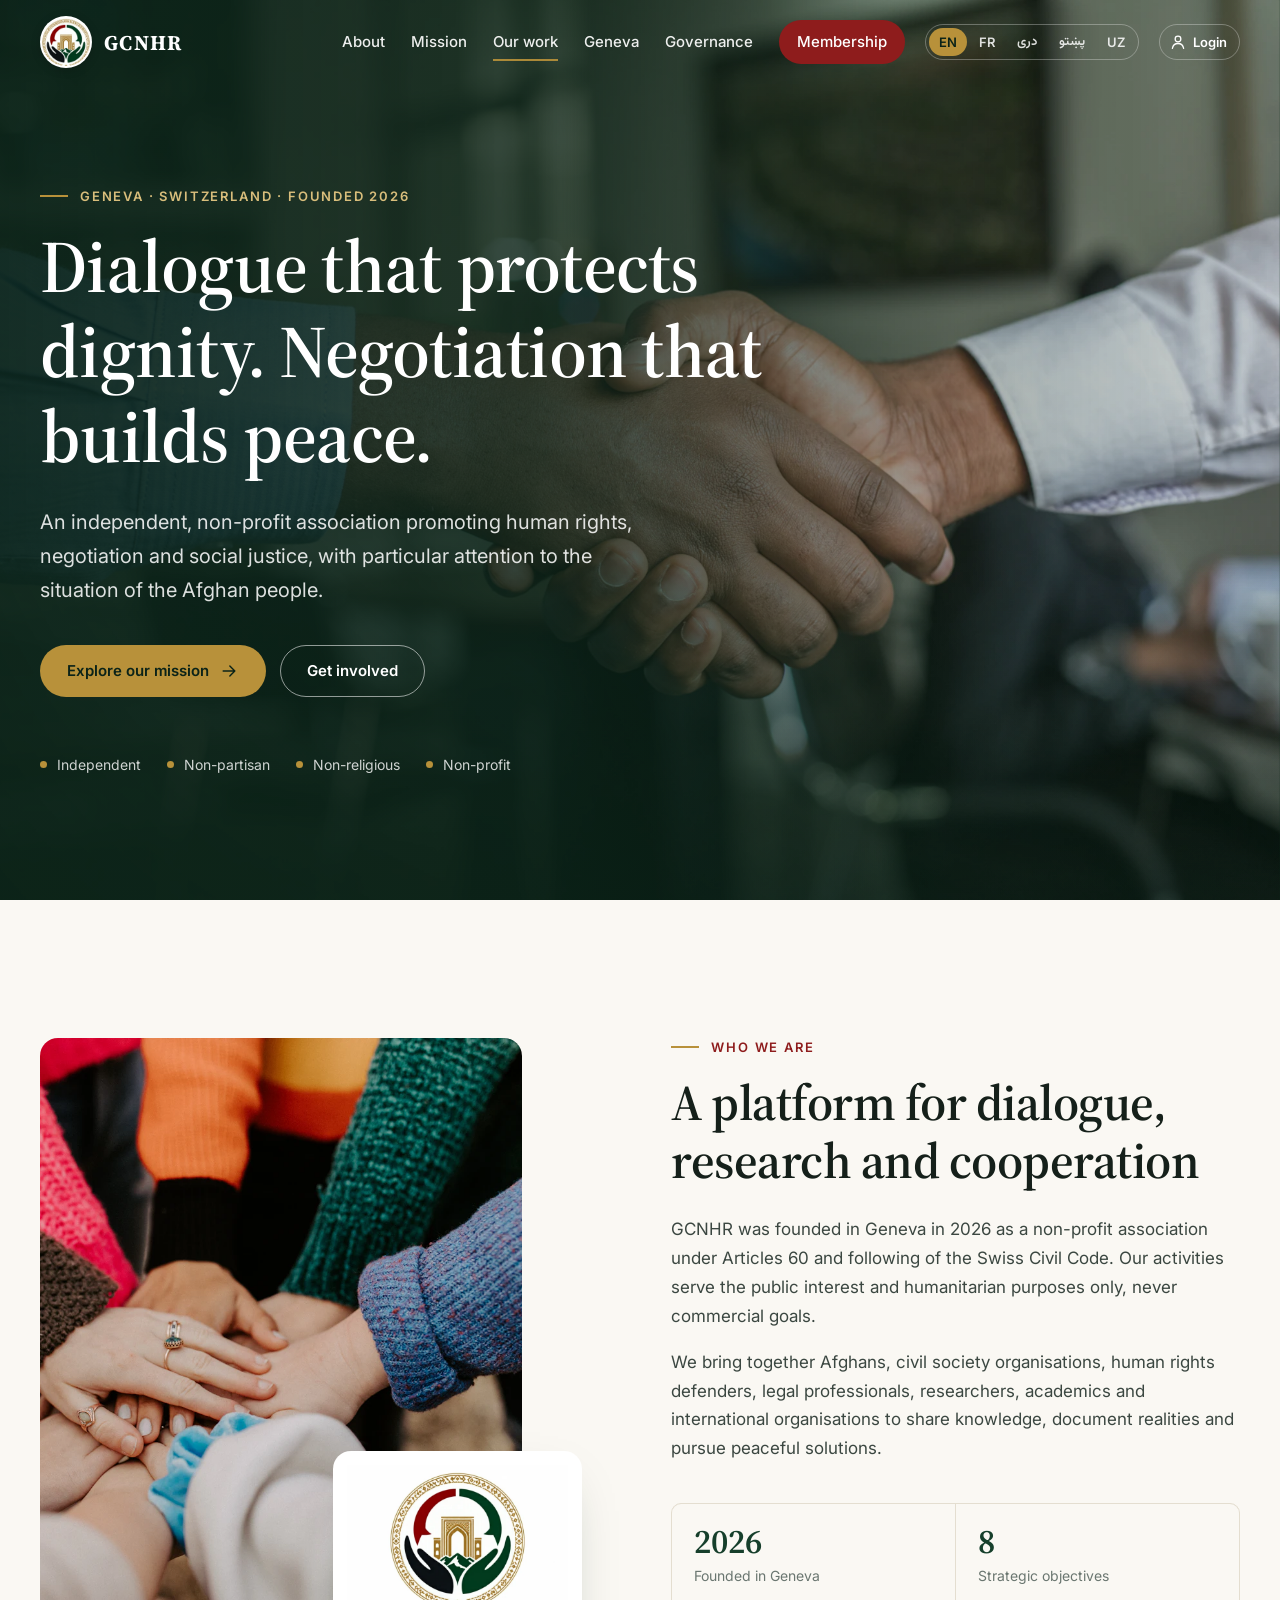
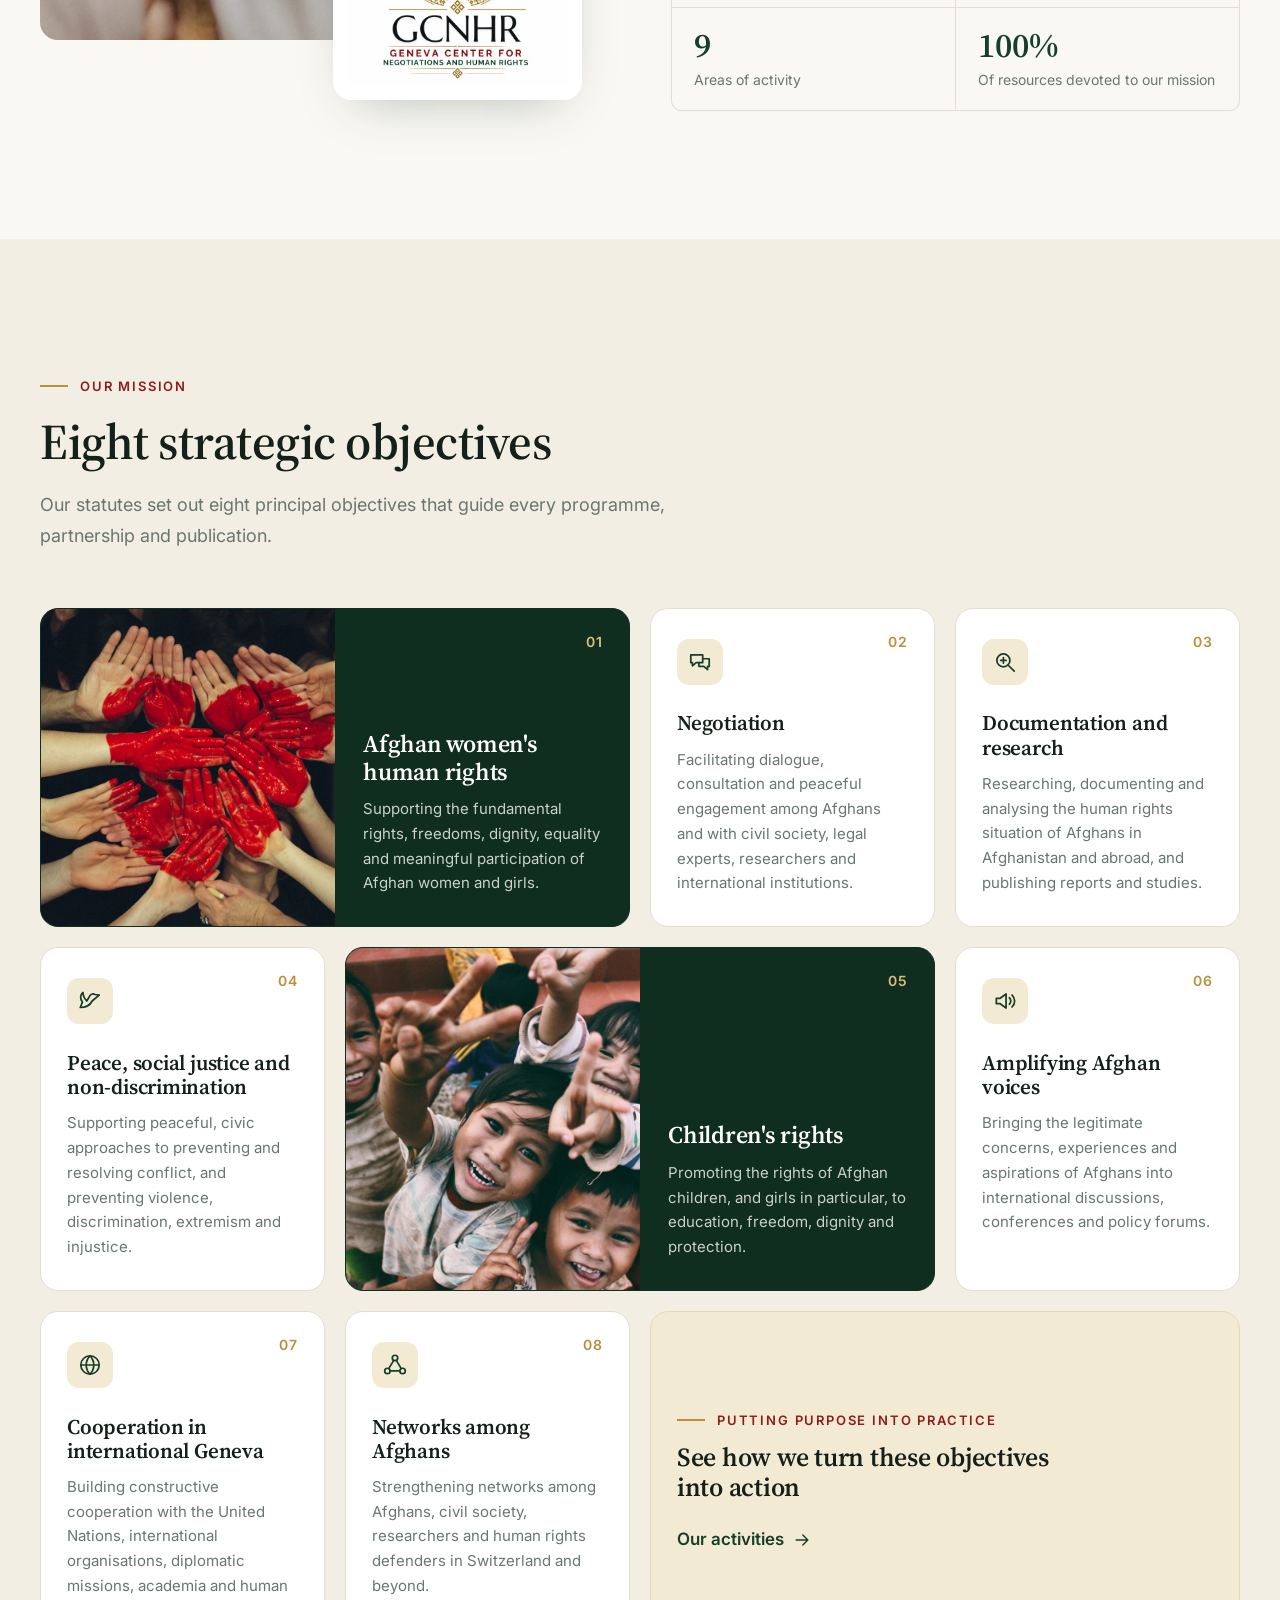
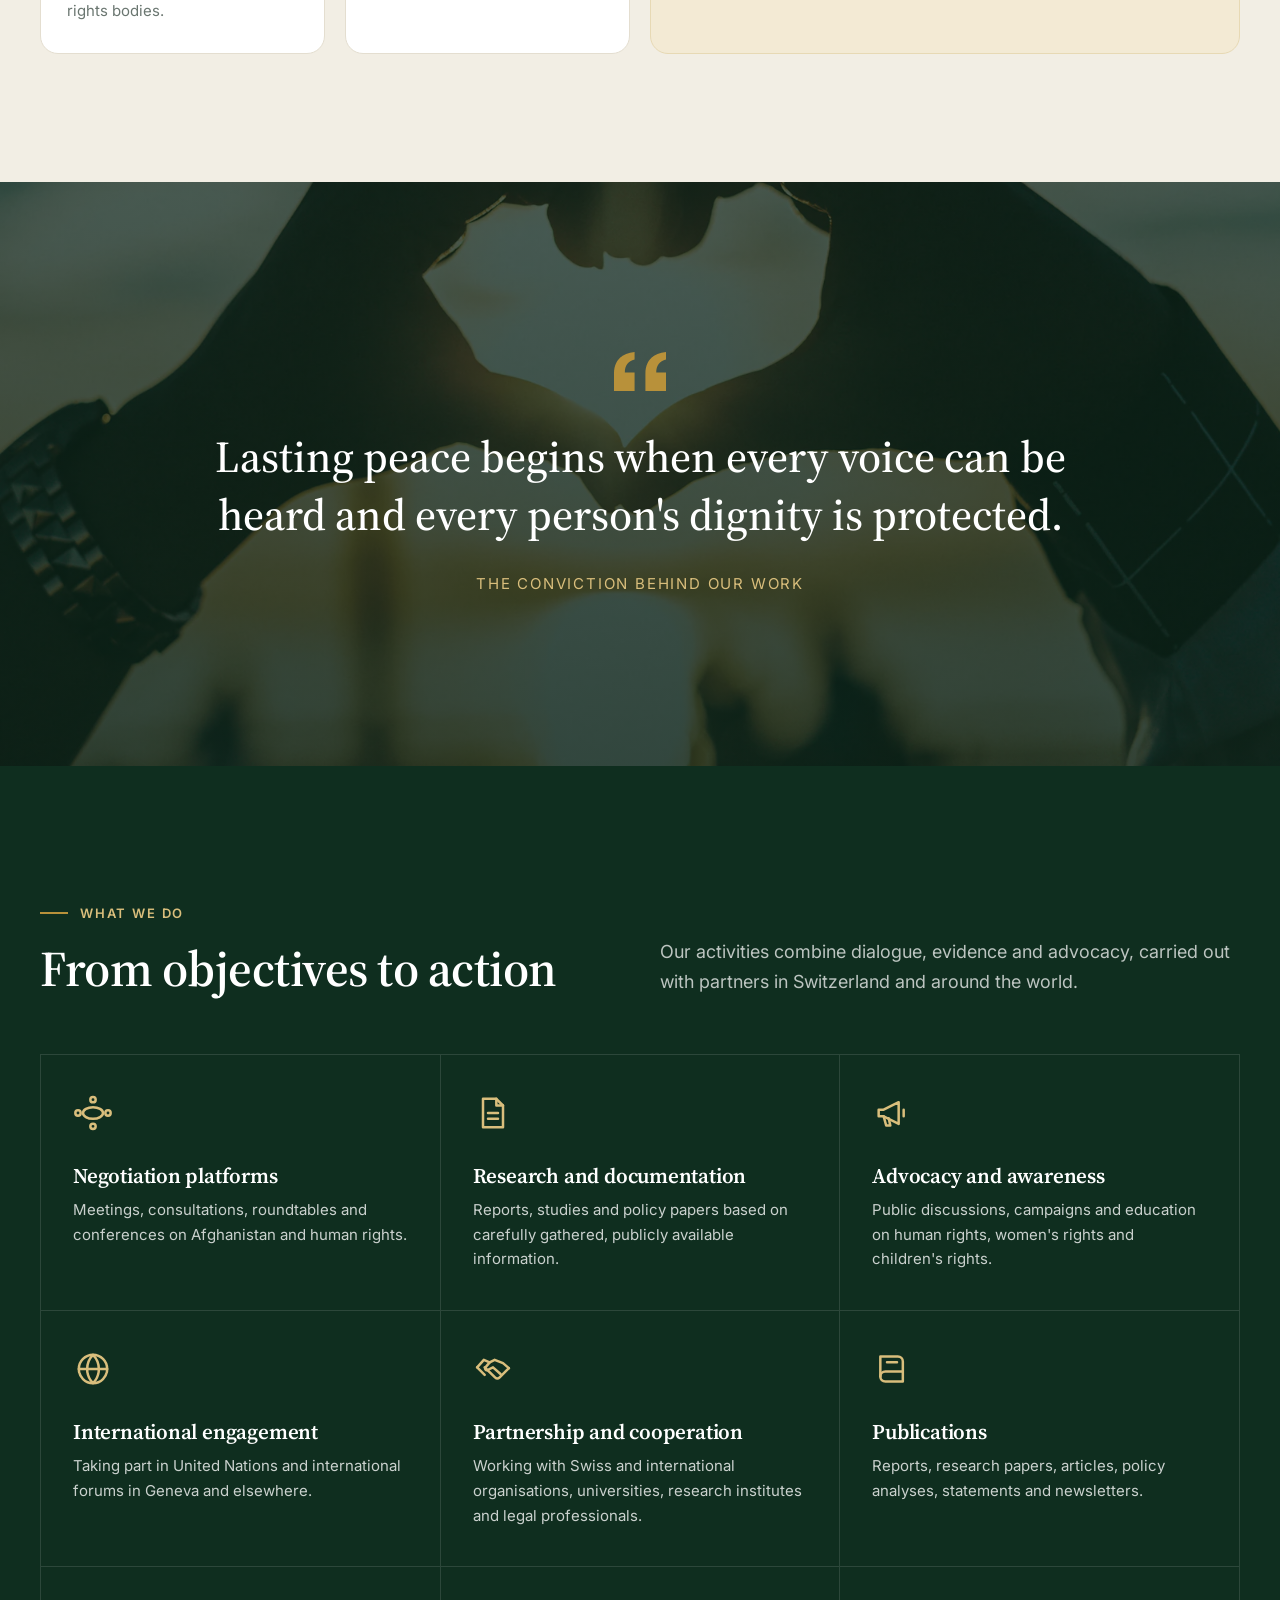
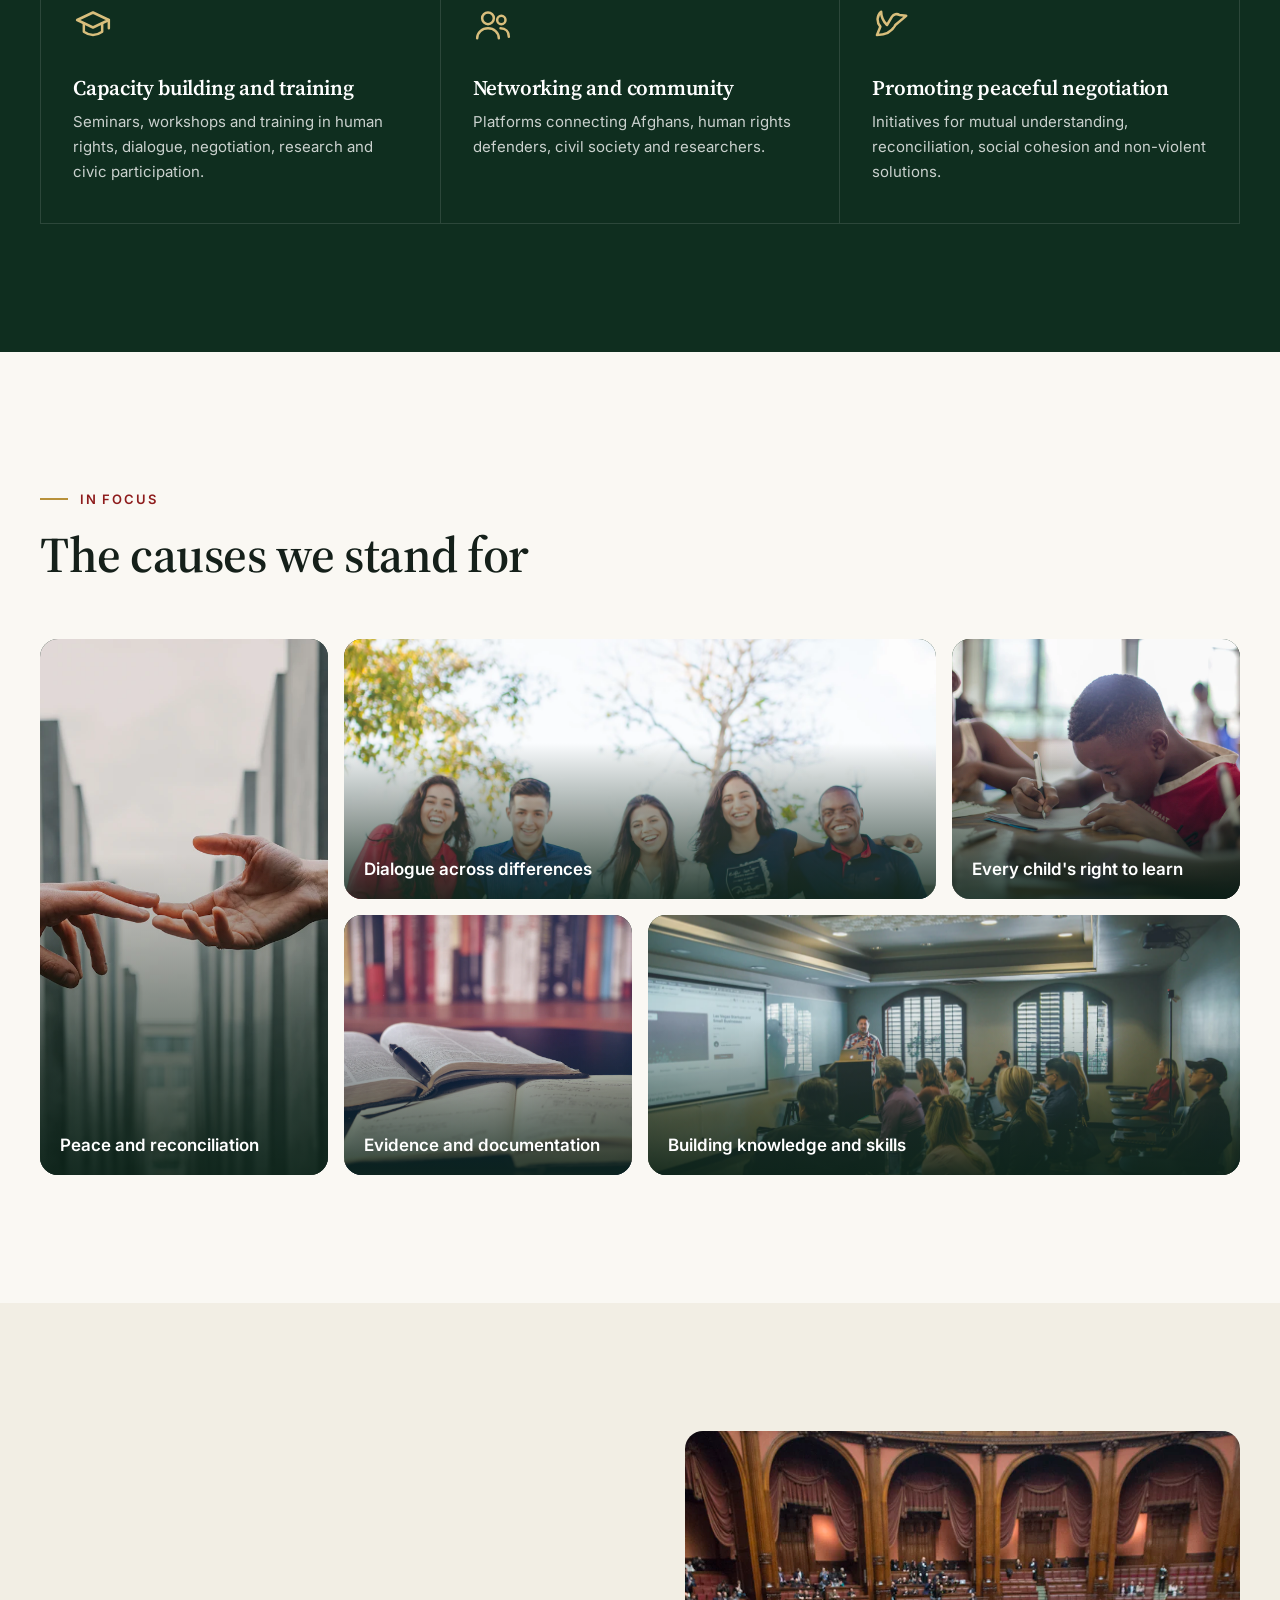
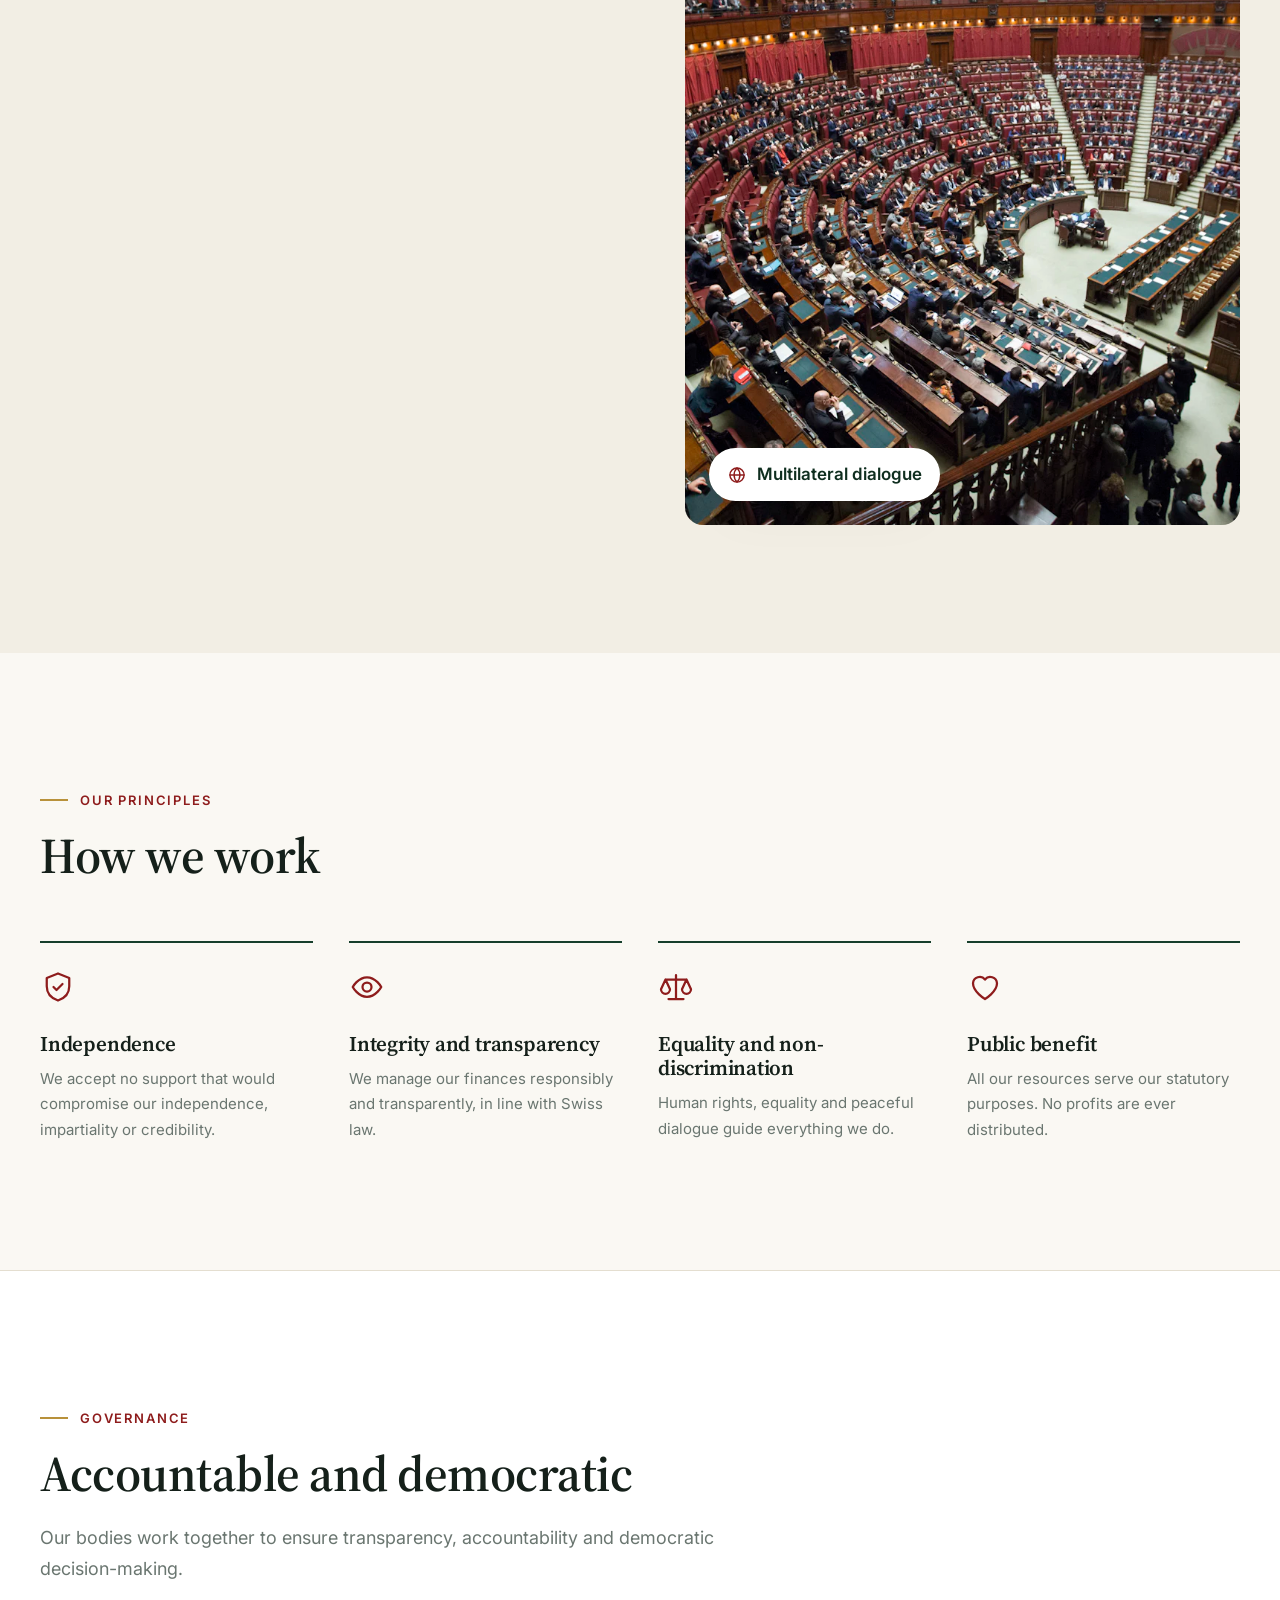
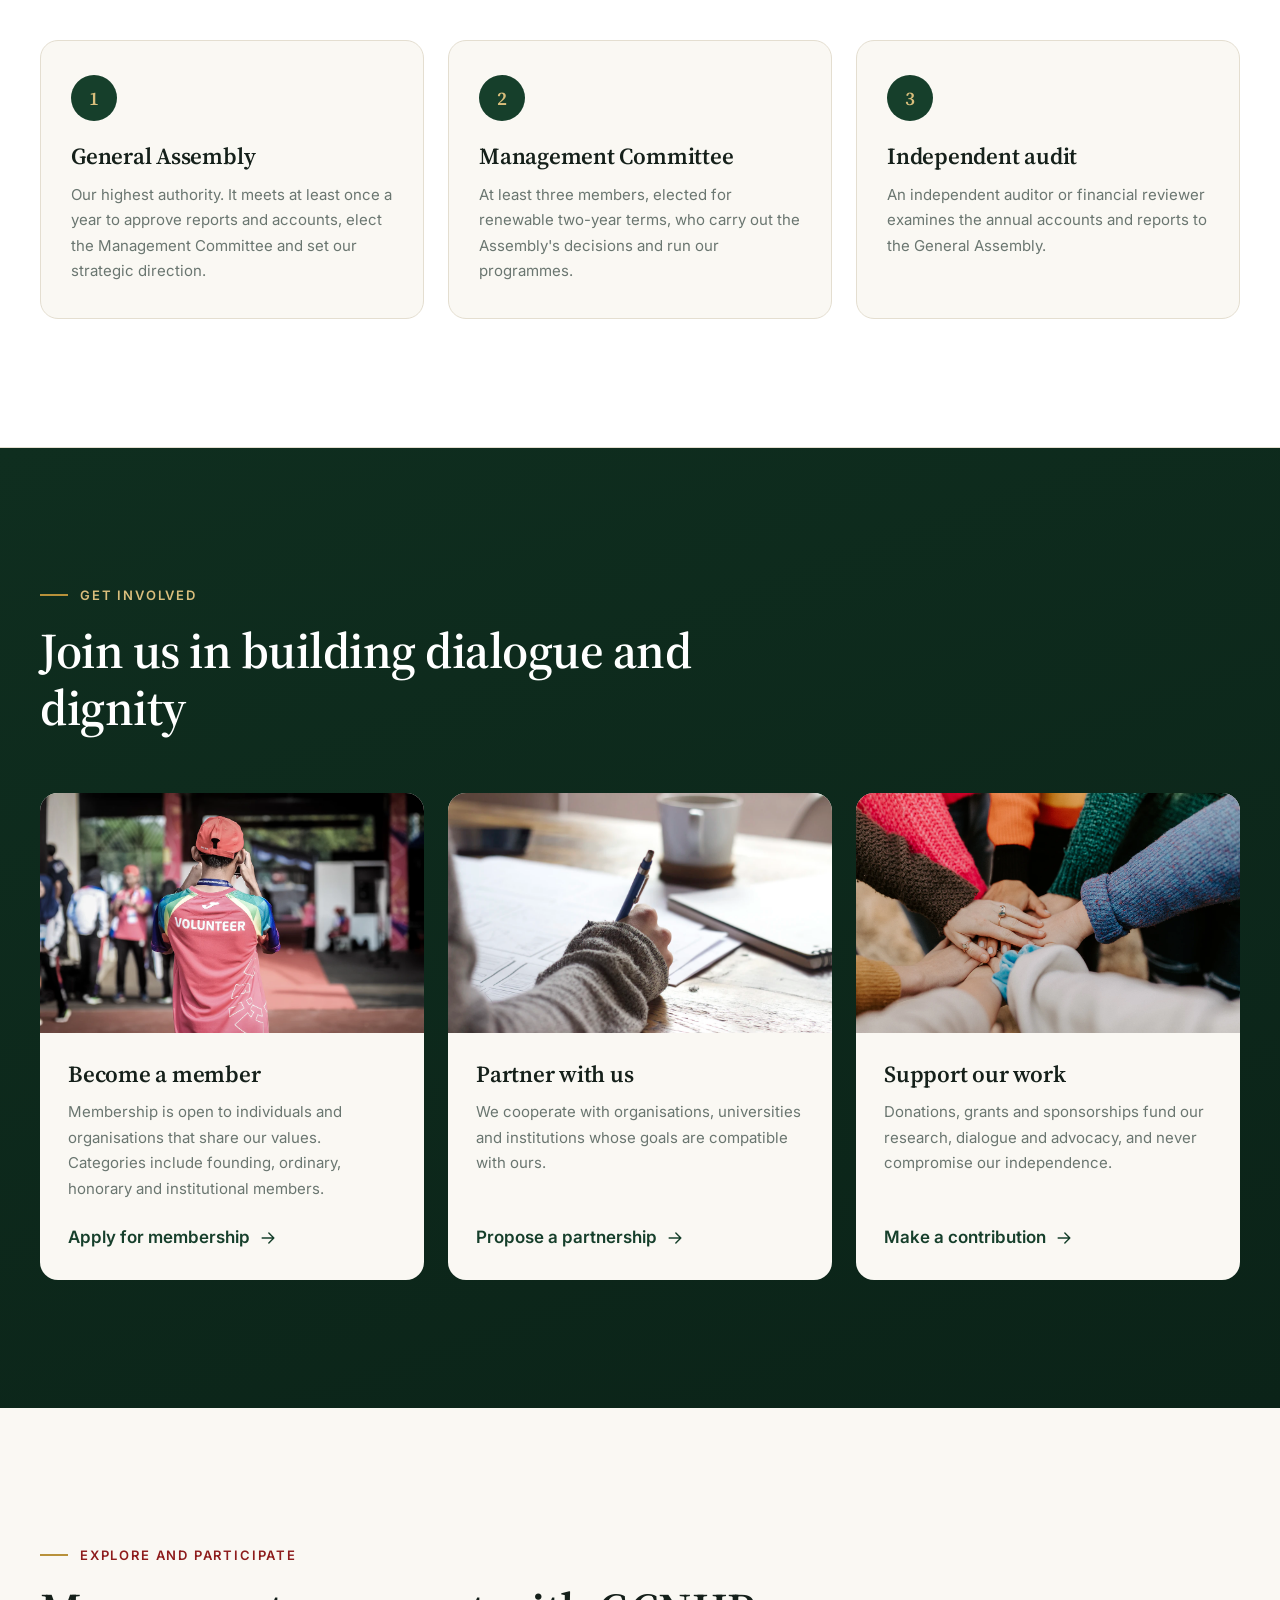
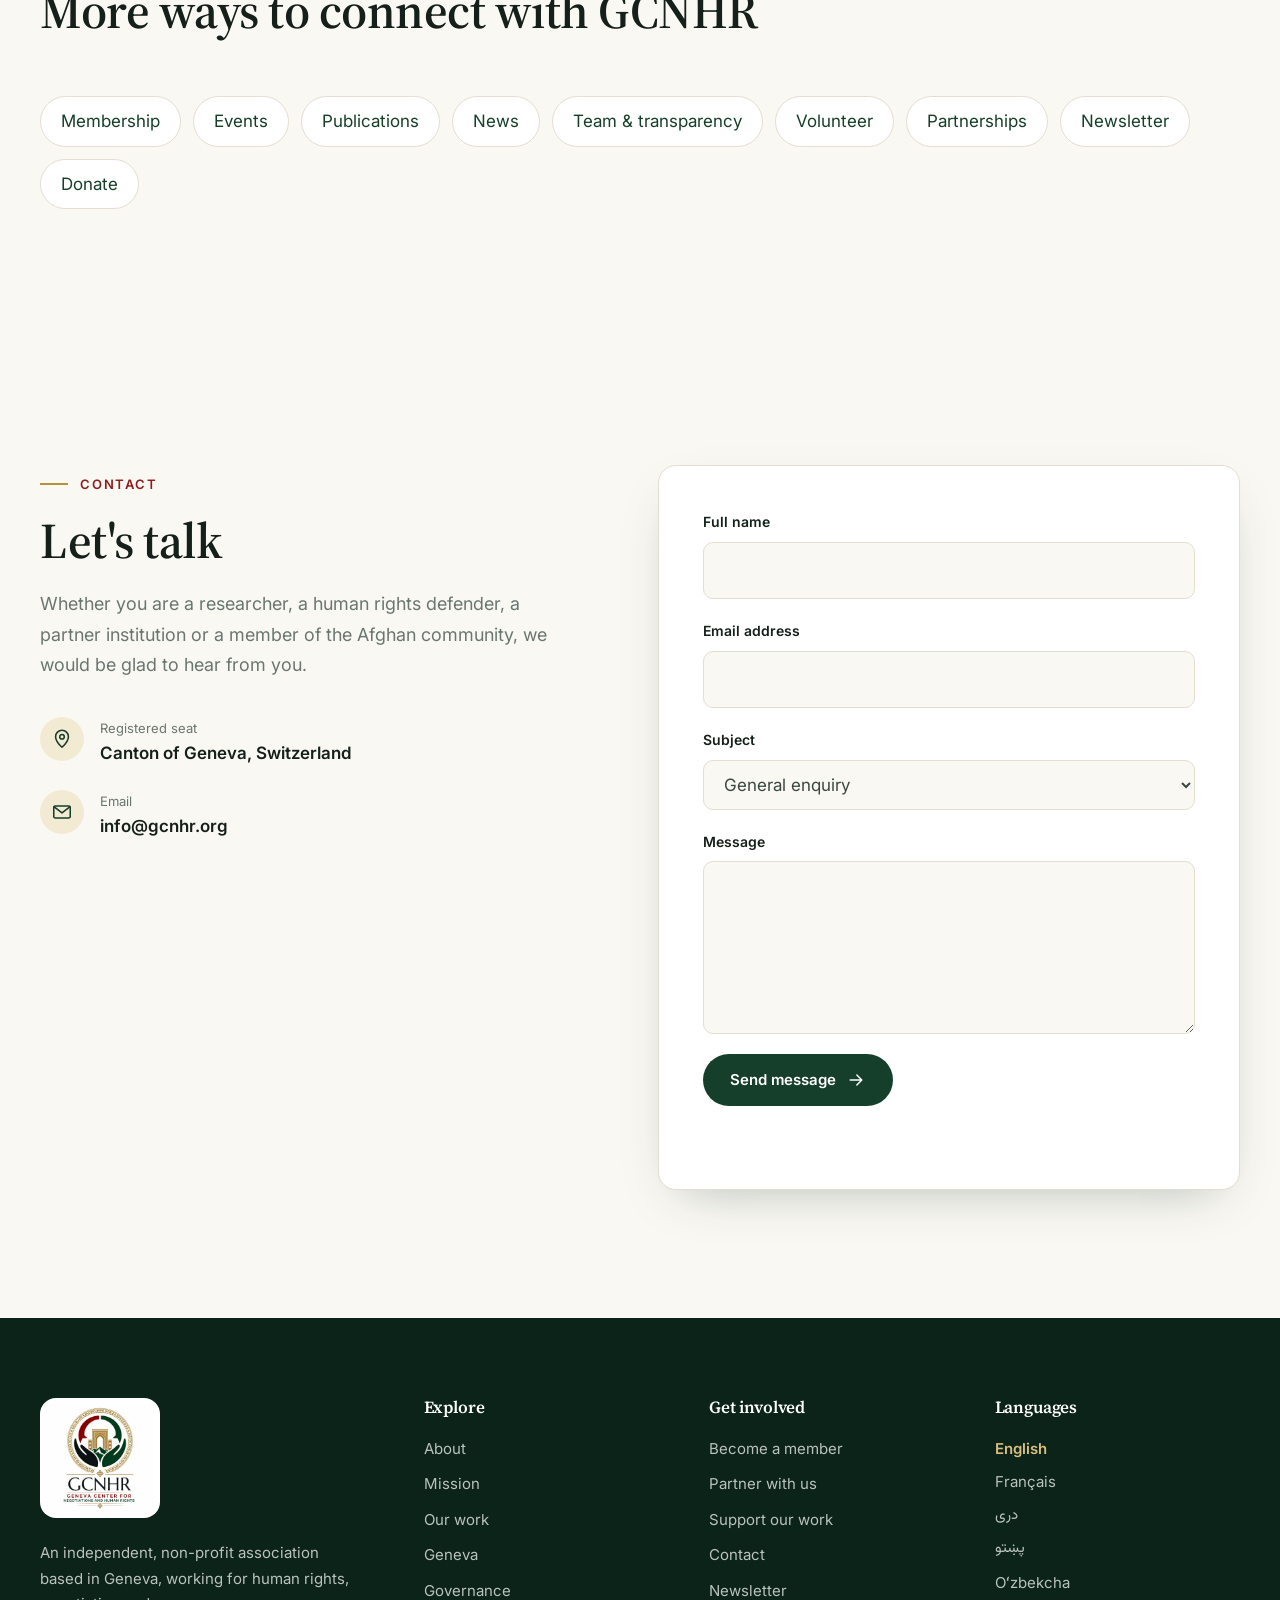
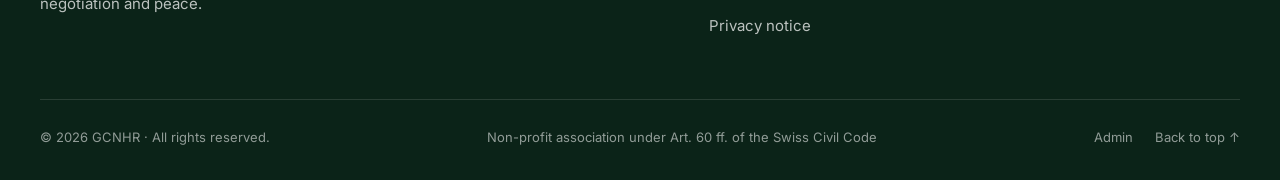
==== commit 978a1566: "Add membership and community feature pages with configurable services" ====
--- a/index.html
+++ b/index.html
@@ -18,6 +18,7 @@
     <link rel="stylesheet" href="styles.css">
     <script src="content/content.js" defer></script>
     <script src="app.js" defer></script>
+    <script src="features.js" defer></script>
   </head>
   <body>
     <svg width="0" height="0" style="position:absolute" aria-hidden="true">
@@ -67,7 +68,7 @@
           <a href="#work" data-i18n="navWork">Our work</a>
           <a href="#geneva" data-i18n="navGeneva">Geneva</a>
           <a href="#governance" data-i18n="navGovernance">Governance</a>
-          <a class="nav-cta" href="#involved" data-i18n="navInvolved">Get involved</a>
+          <a class="nav-cta" href="membership.html" data-i18n="featureNavMembership">Membership</a>
           <a class="nav-login js-login" href="admin/"><svg class="icon"><use href="#i-login"/></svg><span data-i18n="loginBtn">Login</span></a>
         </nav>
 
@@ -316,7 +317,7 @@
               <div class="involve-body">
                 <h3 data-i18n="inv1t">Become a member</h3>
                 <p data-i18n="inv1d">Membership is open to individuals and organisations that share our values. Categories include founding, ordinary, honorary and institutional members.</p>
-                <a class="link-arrow" href="#contact"><span data-i18n="inv1c">Apply for membership</span><svg class="icon flip"><use href="#i-arrow"/></svg></a>
+                <a class="link-arrow" href="membership.html"><span data-i18n="inv1c">Apply for membership</span><svg class="icon flip"><use href="#i-arrow"/></svg></a>
               </div>
             </article>
             <article class="involve-card reveal">
@@ -324,7 +325,7 @@
               <div class="involve-body">
                 <h3 data-i18n="inv2t">Partner with us</h3>
                 <p data-i18n="inv2d">We cooperate with organisations, universities and institutions whose goals are compatible with ours.</p>
-                <a class="link-arrow" href="#contact"><span data-i18n="inv2c">Propose a partnership</span><svg class="icon flip"><use href="#i-arrow"/></svg></a>
+                <a class="link-arrow" href="partnerships.html"><span data-i18n="inv2c">Propose a partnership</span><svg class="icon flip"><use href="#i-arrow"/></svg></a>
               </div>
             </article>
             <article class="involve-card reveal">
@@ -332,13 +333,14 @@
               <div class="involve-body">
                 <h3 data-i18n="inv3t">Support our work</h3>
                 <p data-i18n="inv3d">Donations, grants and sponsorships fund our research, dialogue and advocacy, and never compromise our independence.</p>
-                <a class="link-arrow" href="#contact"><span data-i18n="inv3c">Make a contribution</span><svg class="icon flip"><use href="#i-arrow"/></svg></a>
+                <a class="link-arrow" href="donate.html"><span data-i18n="inv3c">Make a contribution</span><svg class="icon flip"><use href="#i-arrow"/></svg></a>
               </div>
             </article>
           </div>
         </div>
       </section>
 
+<section class="section"><div class="container"><div class="section-head"><p class="eyebrow"><span data-i18n="featureExplore">Explore and participate</span></p><h2><span data-i18n="featureHub">More ways to connect with GCNHR</span></h2></div><nav class="feature-links" aria-label="Explore GCNHR"><a href="membership.html"><span data-i18n="featureNavMembership">Membership</span></a><a href="events.html"><span data-i18n="featureNavEvents">Events</span></a><a href="publications.html"><span data-i18n="featureNavPublications">Publications</span></a><a href="news.html"><span data-i18n="featureNavNews">News</span></a><a href="transparency.html"><span data-i18n="featureNavTransparency">Team & transparency</span></a><a href="volunteer.html"><span data-i18n="featureNavVolunteer">Volunteer</span></a><a href="partnerships.html"><span data-i18n="featureNavPartnerships">Partnerships</span></a><a href="newsletter.html"><span data-i18n="featureNavNewsletter">Newsletter</span></a><a href="donate.html"><span data-i18n="featureNavDonate">Donate</span></a></nav></div></section>
       <!-- CONTACT -->
       <section class="section contact" id="contact">
         <div class="container contact-grid">
@@ -388,10 +390,10 @@
         </nav>
         <div class="footer-nav">
           <h4 data-i18n="navInvolved">Get involved</h4>
-          <a href="#involved" data-i18n="inv1t">Become a member</a>
-          <a href="#involved" data-i18n="inv2t">Partner with us</a>
-          <a href="#involved" data-i18n="inv3t">Support our work</a>
-          <a href="#contact" data-i18n="contactEyebrow">Contact</a>
+          <a href="membership.html" data-i18n="inv1t">Become a member</a>
+          <a href="partnerships.html" data-i18n="inv2t">Partner with us</a>
+          <a href="donate.html" data-i18n="inv3t">Support our work</a>
+          <a href="#contact" data-i18n="contactEyebrow">Contact</a><a href="newsletter.html" data-i18n="featureNavNewsletter">Newsletter</a><a href="privacy.html" data-i18n="featurePrivacy">Privacy notice</a>
         </div>
         <div class="footer-nav">
           <h4 data-i18n="footerLang">Languages</h4>
--- a/styles.css
+++ b/styles.css
@@ -400,3 +400,26 @@
   *, *::before, *::after { animation: none !important; transition: none !important; }
   .reveal-ready .reveal { opacity: 1; transform: none; }
 }
+
+/* Additional pages share the existing typography, palette and spacing. */
+.feature-page .site-header { background: var(--paper); color: var(--ink); box-shadow: 0 1px 0 var(--line); }
+.feature-page .brand-text, .feature-page .primary-nav a:not(.nav-cta) { color: var(--green-900); }
+.feature-page .login-btn { color: var(--green-900); border-color: var(--line); }
+.feature-main { padding-top: var(--header-h); min-height: 65vh; }
+.feature-main h1 { font-size: clamp(2.2rem, 5vw, 3.6rem); margin-bottom: 24px; }
+.feature-links { display: flex; flex-wrap: wrap; gap: 12px; }
+.feature-links a { text-decoration: none; border: 1px solid var(--line); border-radius: 999px; padding: 10px 20px; color: var(--green-800); background: var(--white); }
+.feature-links a:hover { border-color: var(--green-700); background: var(--gold-100); }
+.feature-page-nav { margin-bottom: 48px; }
+.feature-grid { display: grid; grid-template-columns: repeat(3, minmax(0, 1fr)); gap: 24px; margin-block: 28px; }
+.feature-card { background: var(--white); border: 1px solid var(--line); border-radius: var(--radius); padding: 30px; }
+.feature-card h2, .feature-card h3 { font-size: 1.5rem; margin-bottom: 18px; }
+.feature-card p:last-child { margin-bottom: 0; }
+.feature-space { margin-top: 48px; }
+.feature-search { max-width: 480px; }
+.feature-consent { display: flex; align-items: flex-start; gap: 12px; font-size: .9rem; margin-block: 20px; }
+.feature-consent input { width: 20px; height: 20px; flex: none; margin-top: 5px; accent-color: var(--green-800); }
+.feature-delivery { font-size: .85rem; color: var(--muted); margin-top: 20px; }
+.feature-form { max-width: 720px; }
+@media (max-width: 900px) { .feature-grid { grid-template-columns: repeat(2, minmax(0, 1fr)); } }
+@media (max-width: 600px) { .feature-grid { grid-template-columns: 1fr; } .feature-card { padding: 24px; } .feature-page-nav { gap: 8px; } .feature-links a { padding: 8px 14px; font-size: .85rem; } }
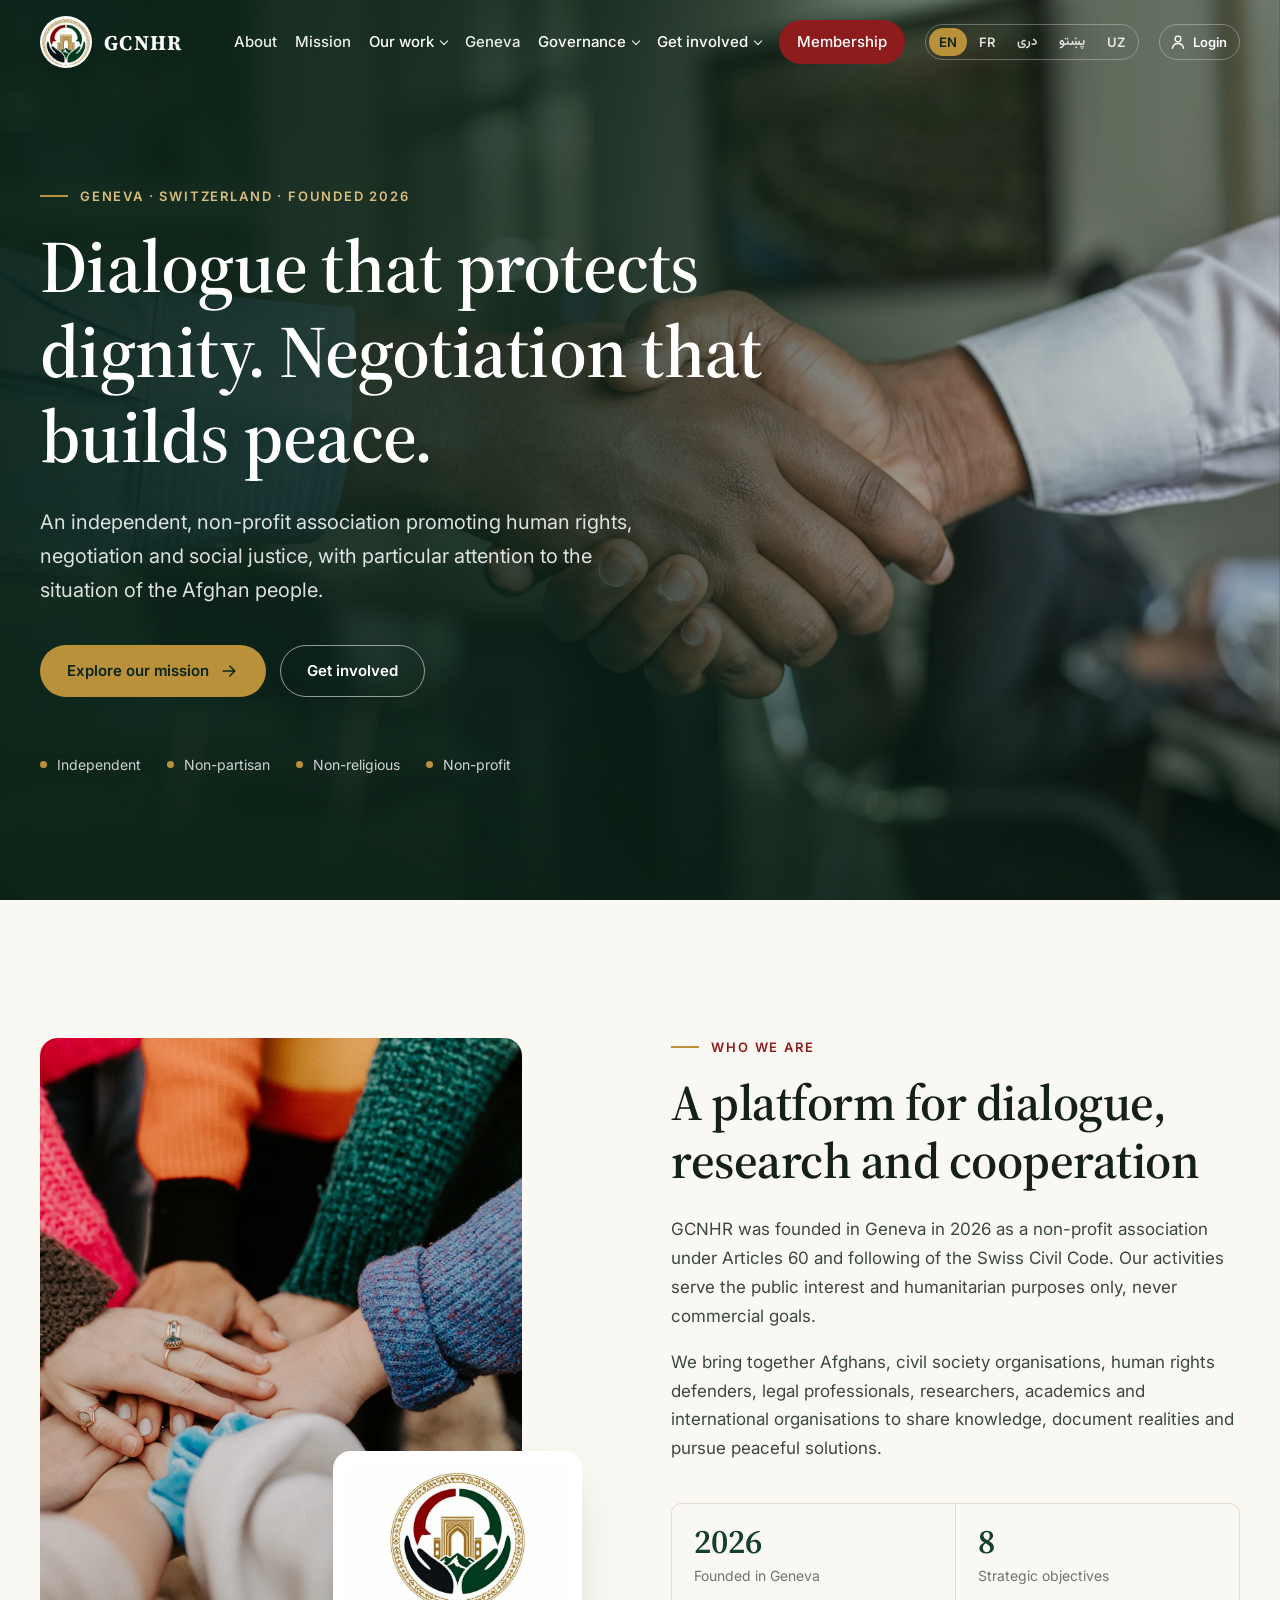
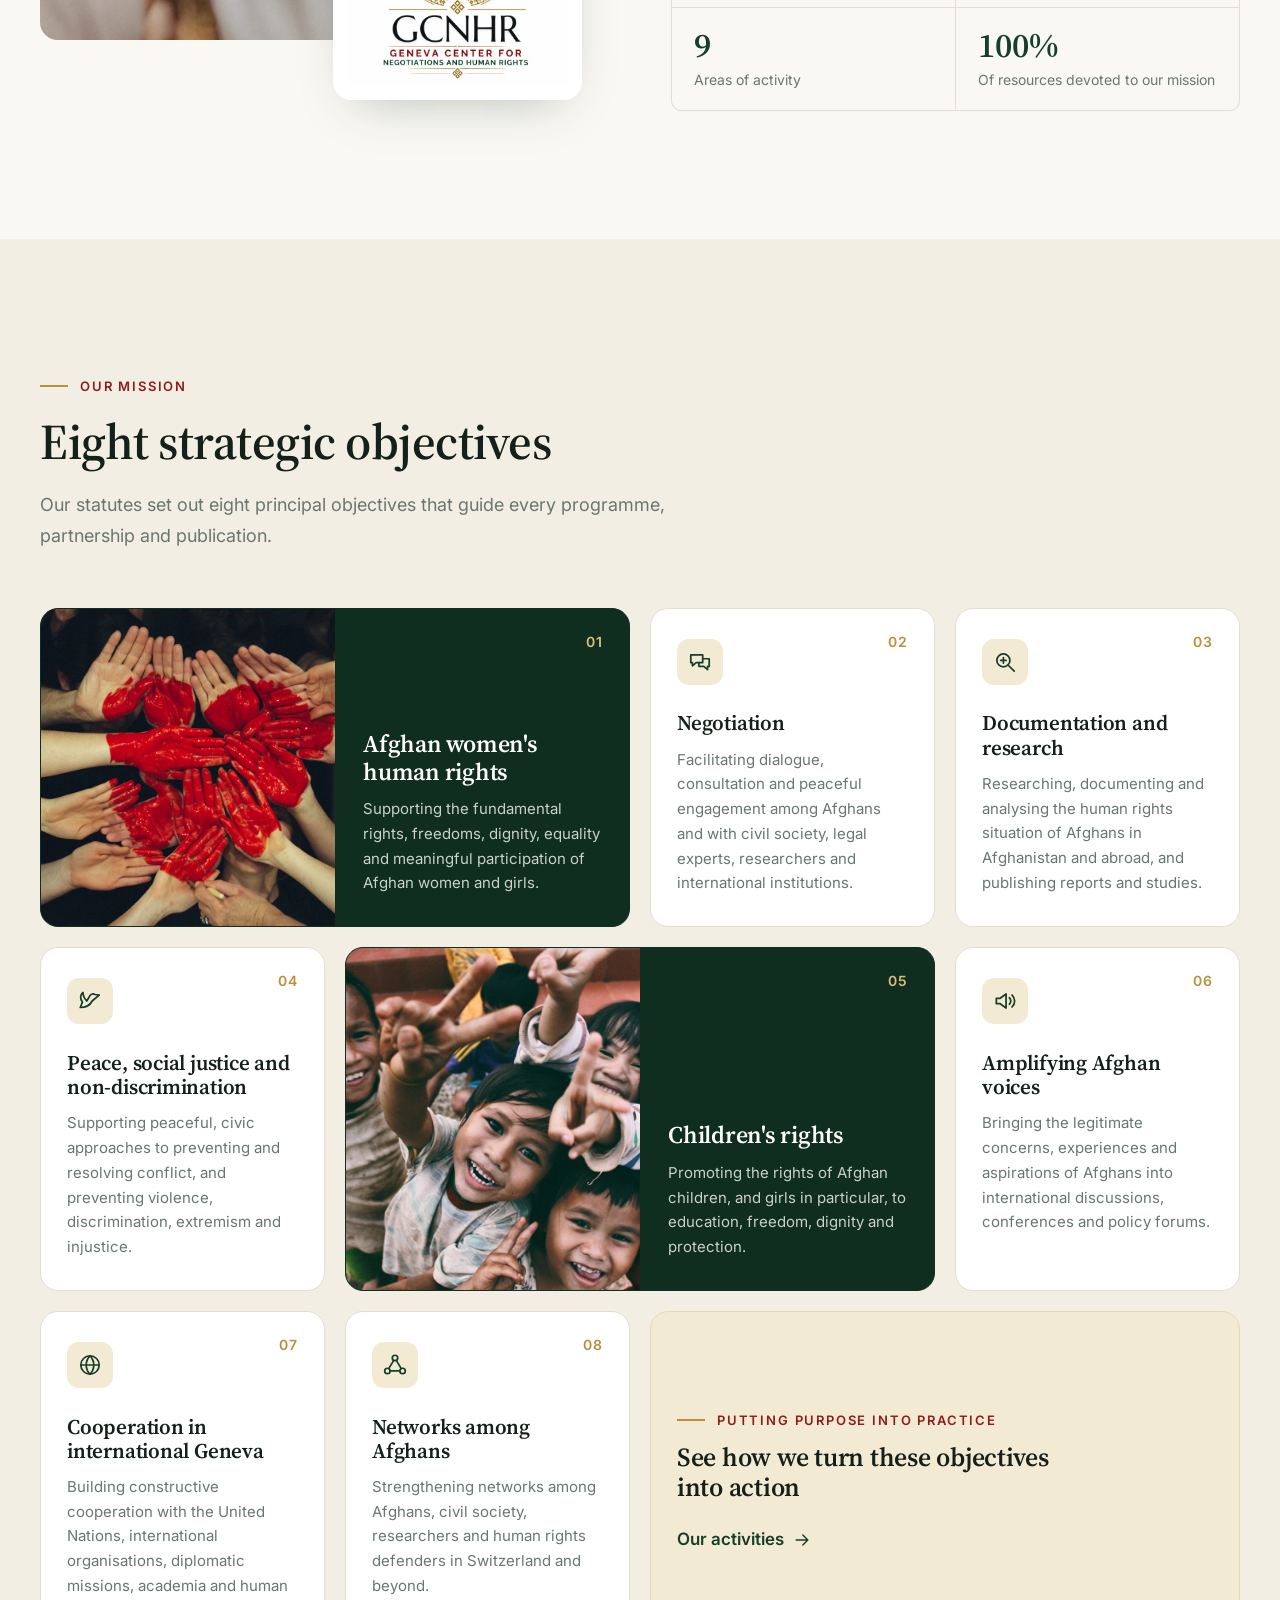
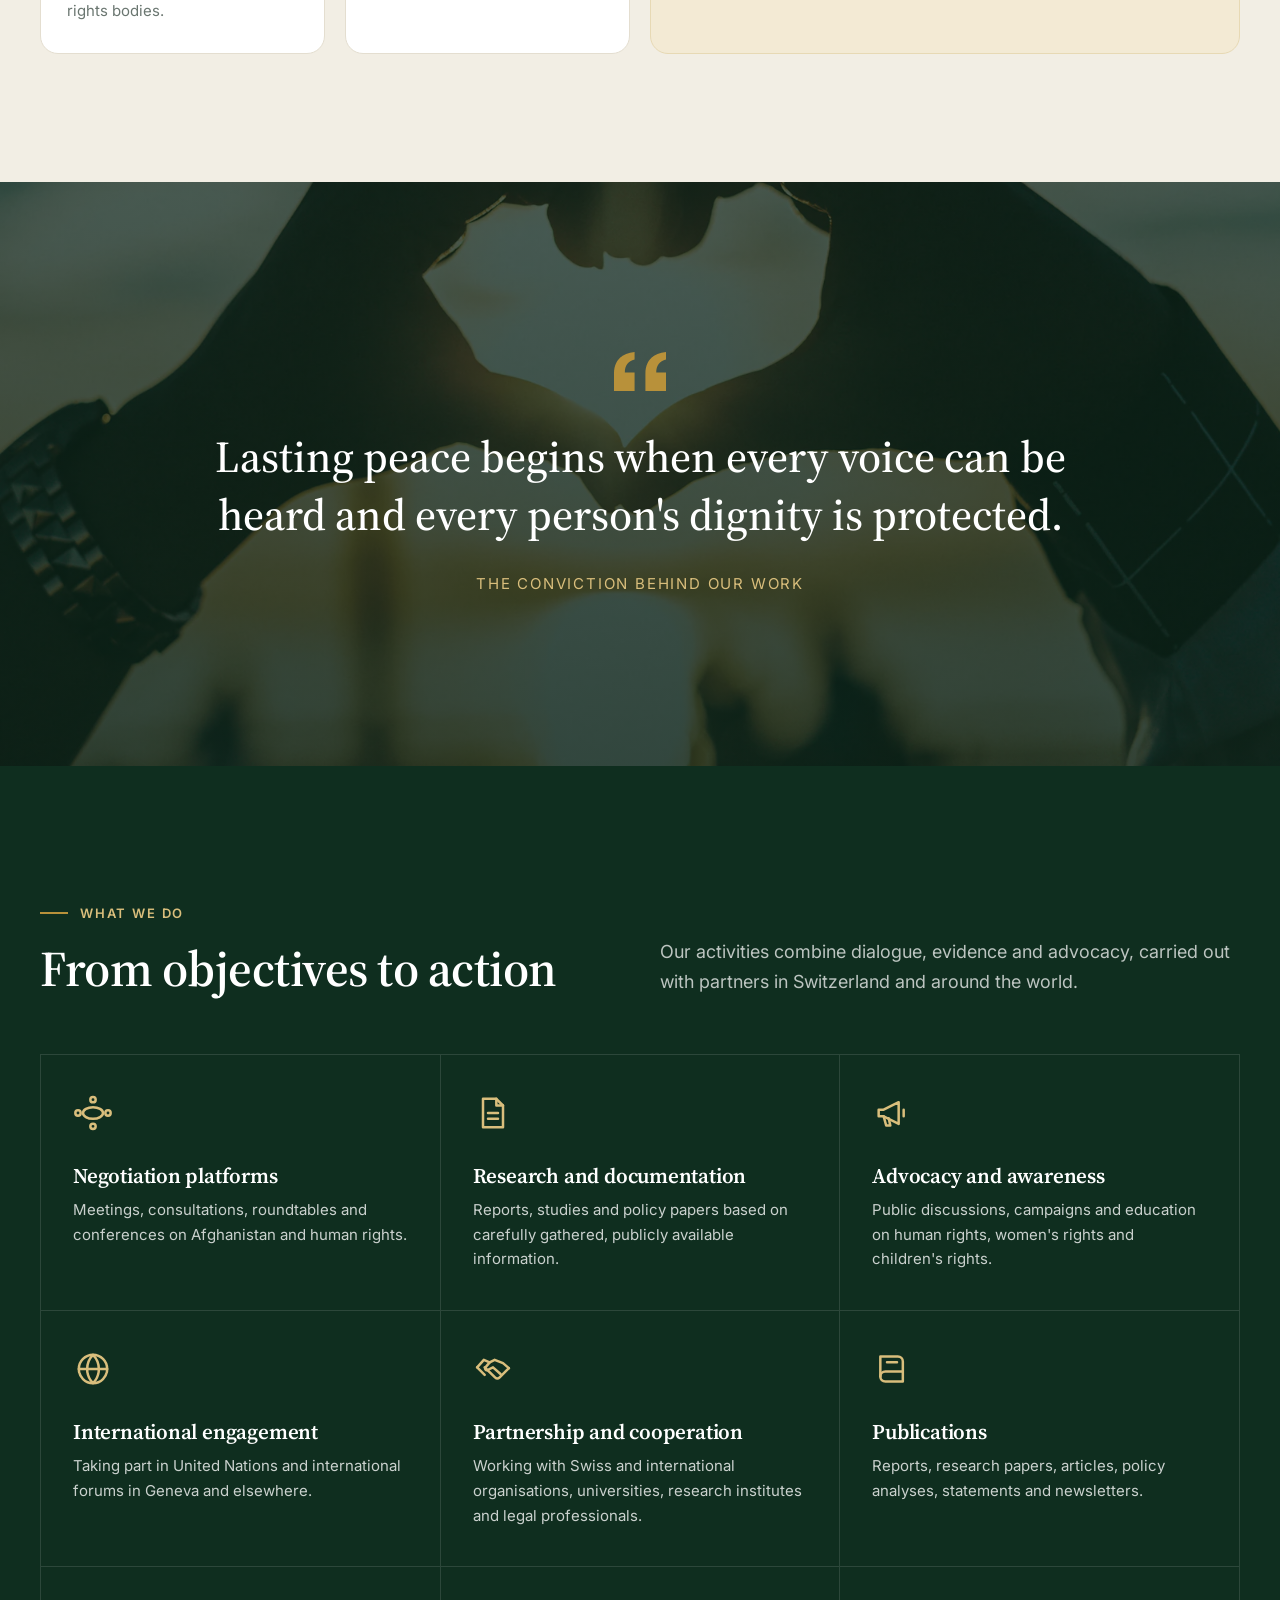
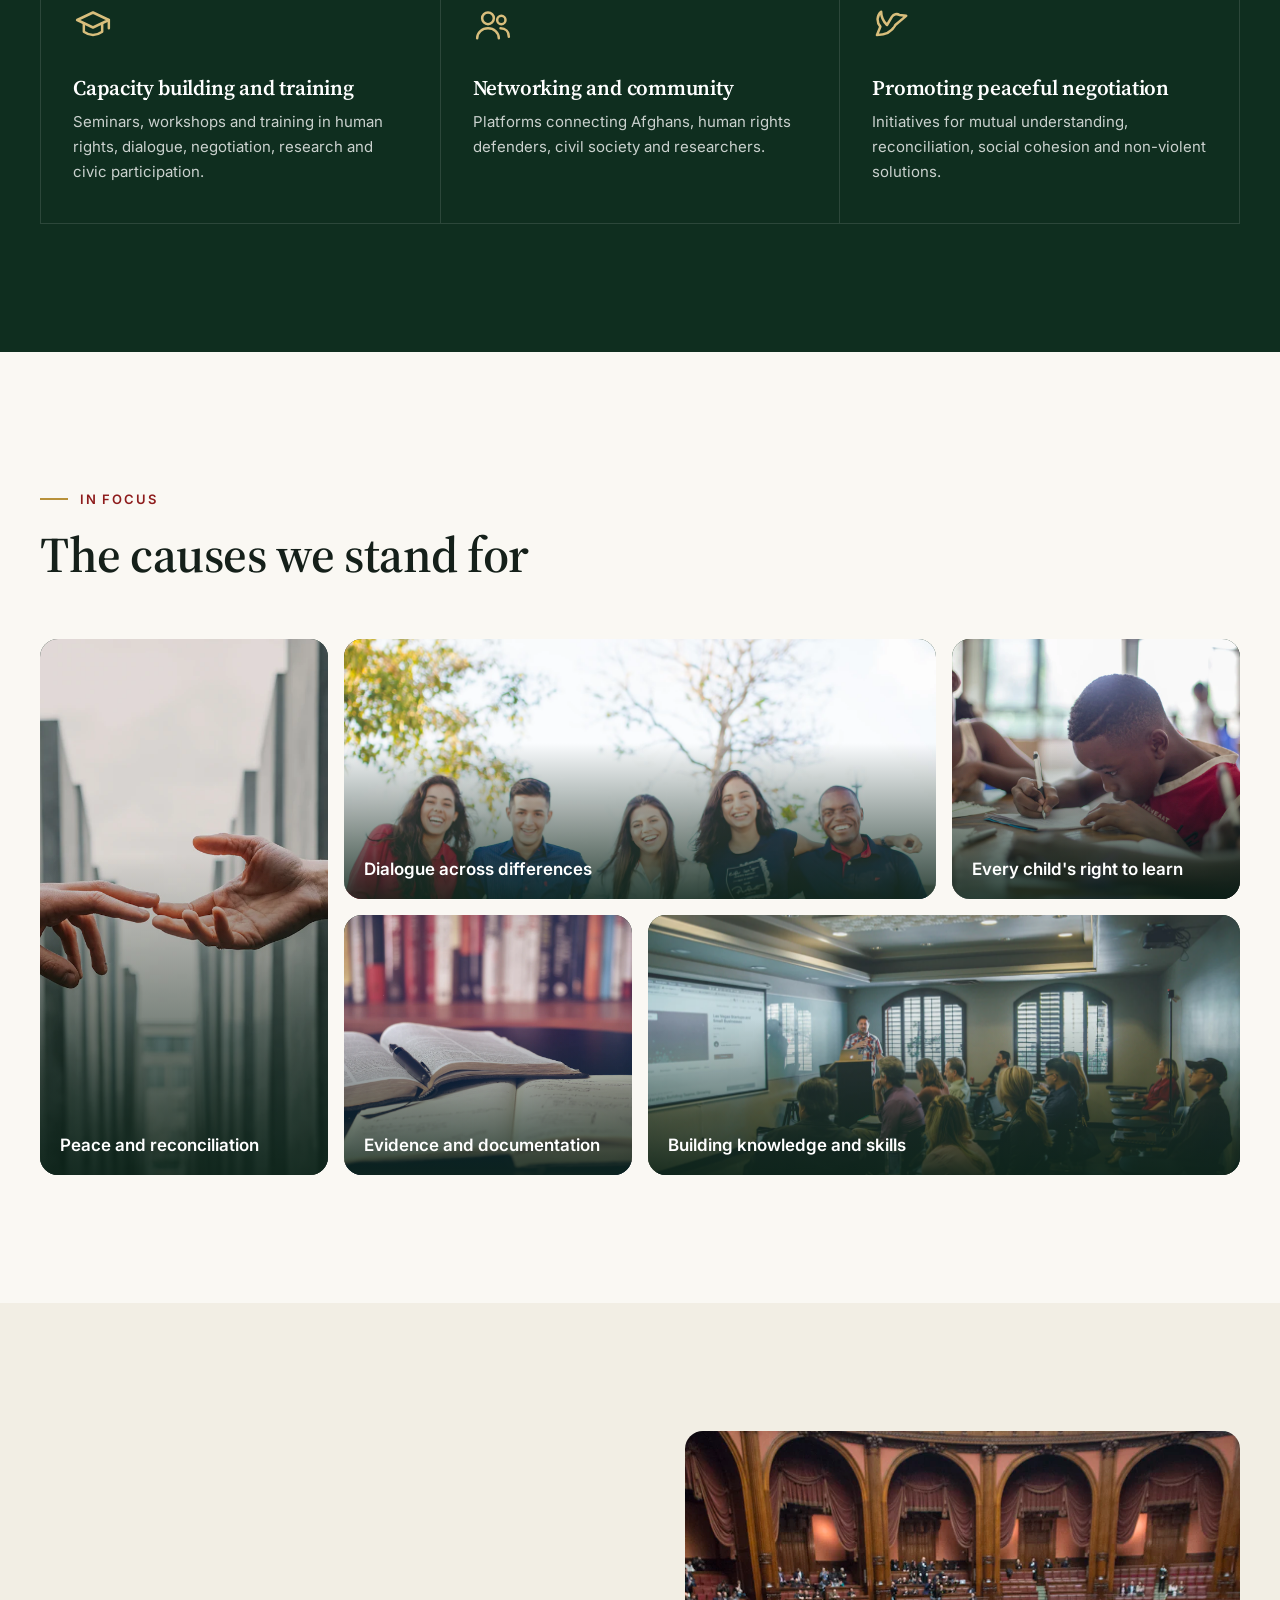
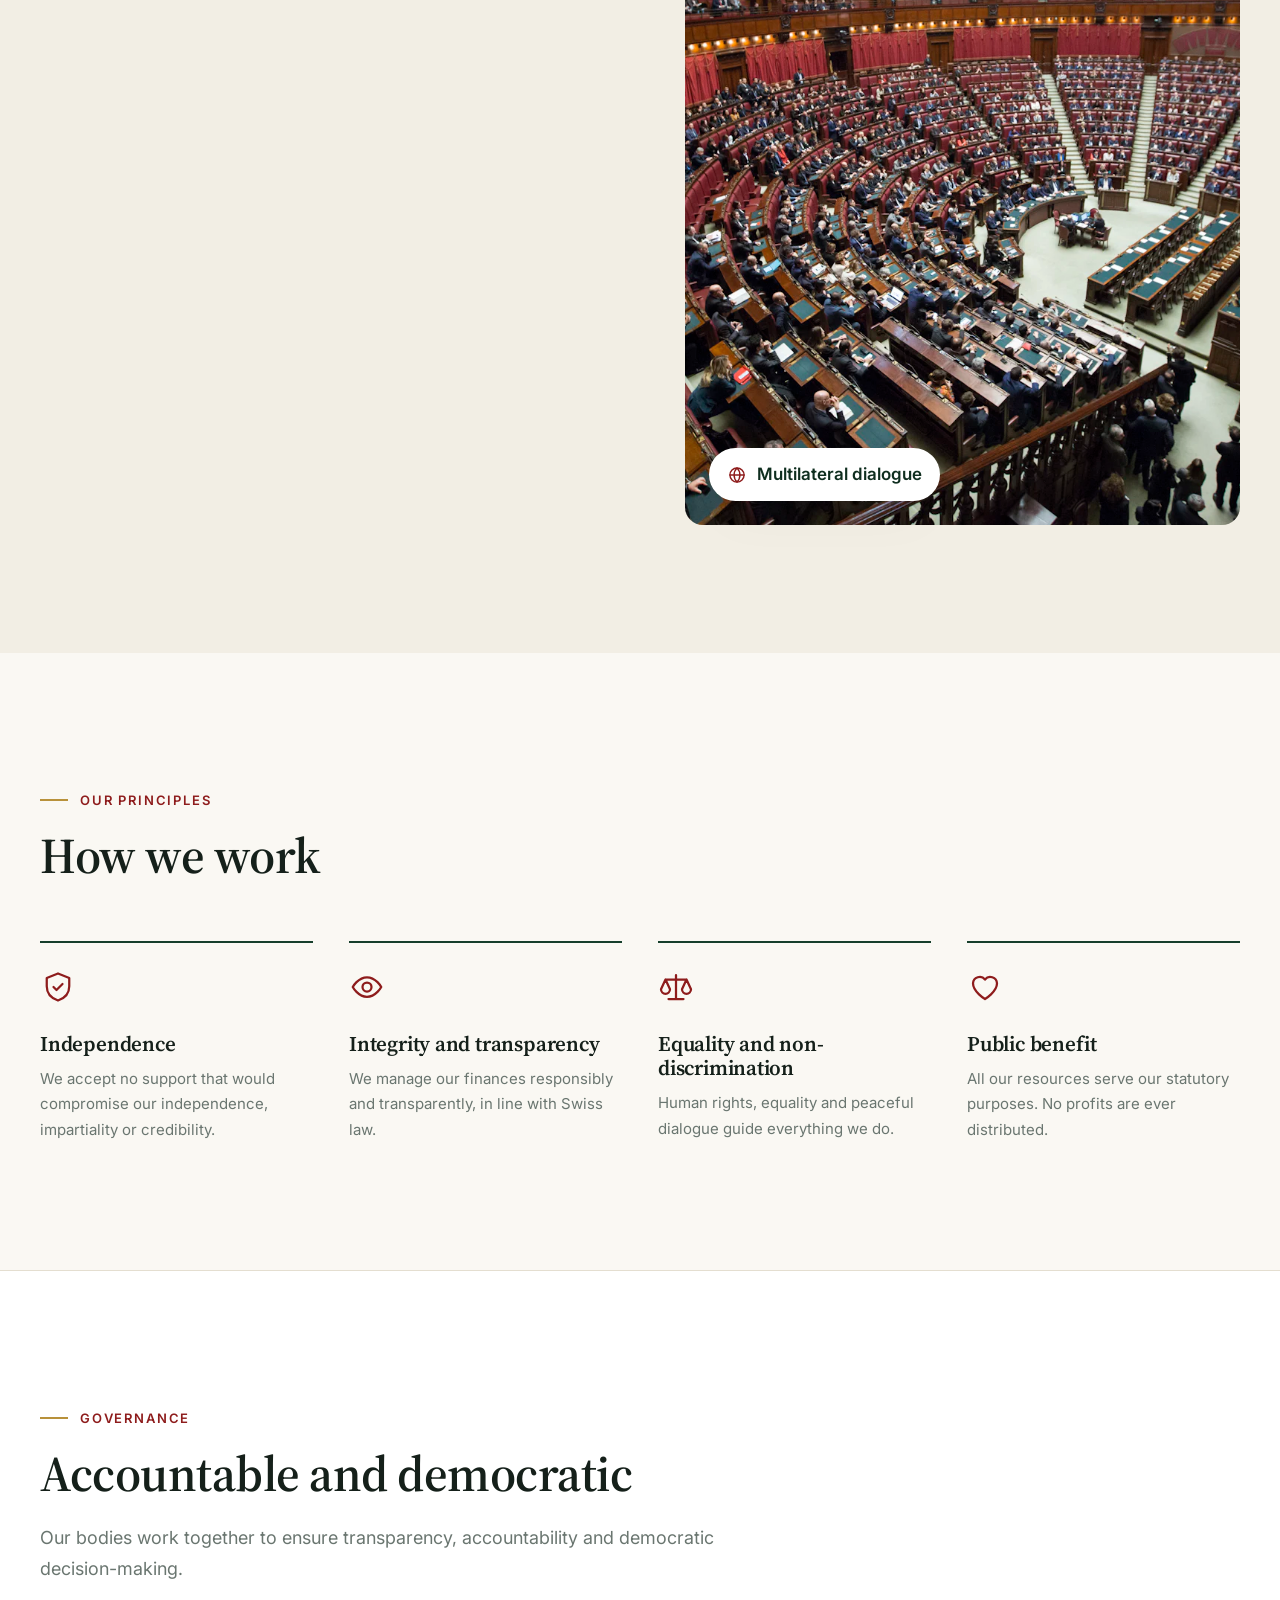
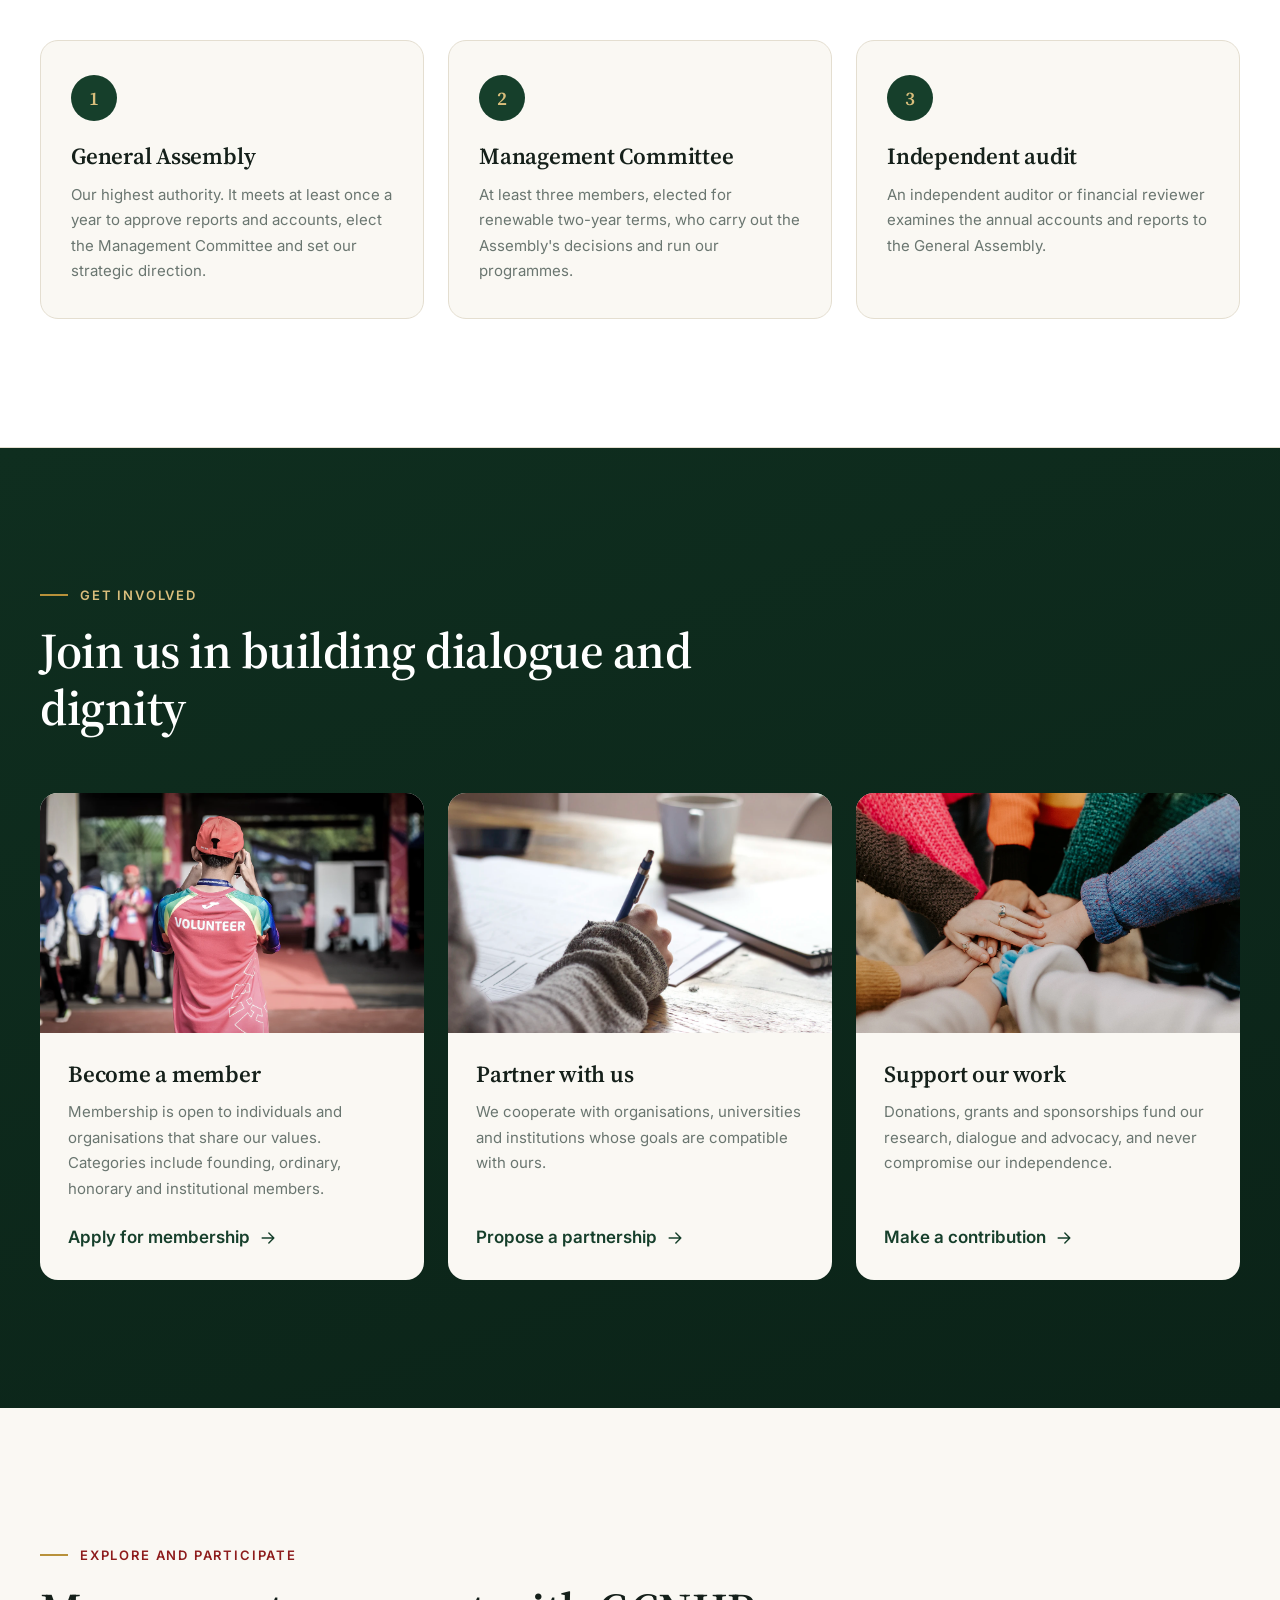
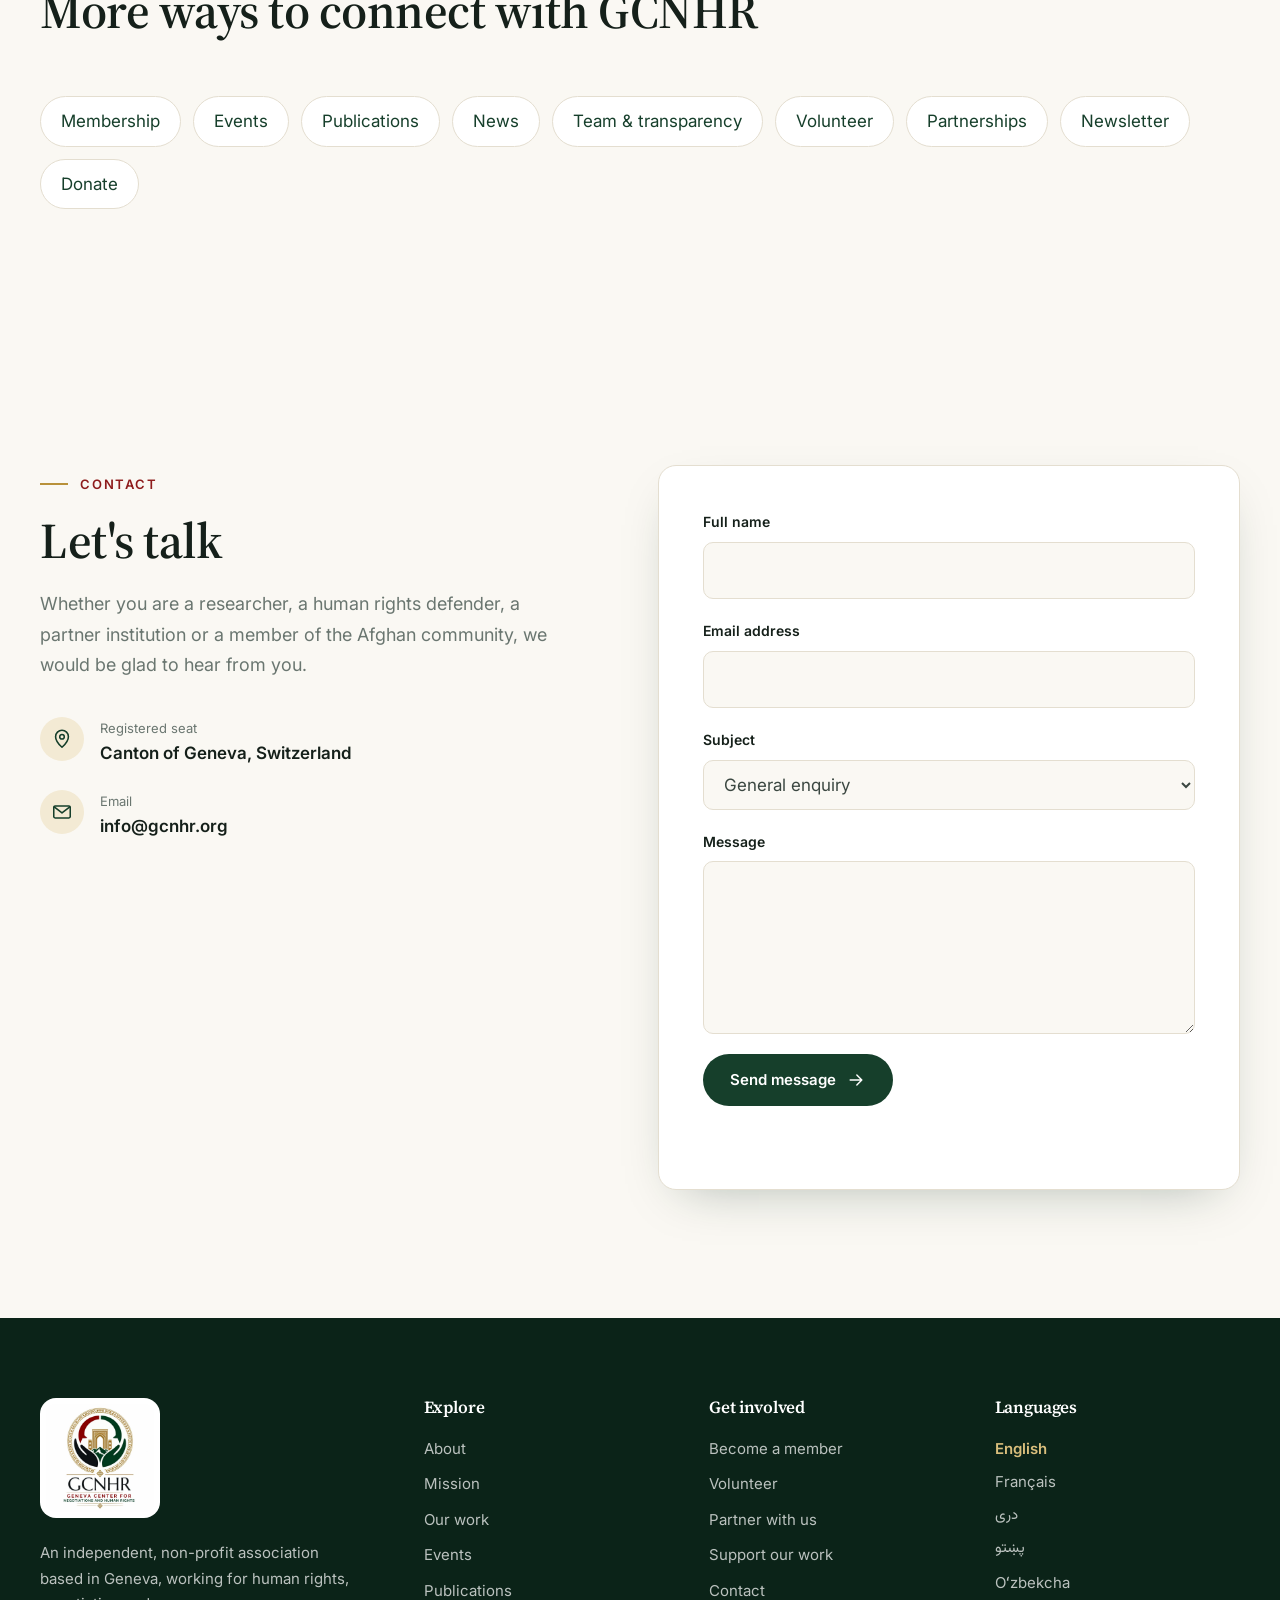
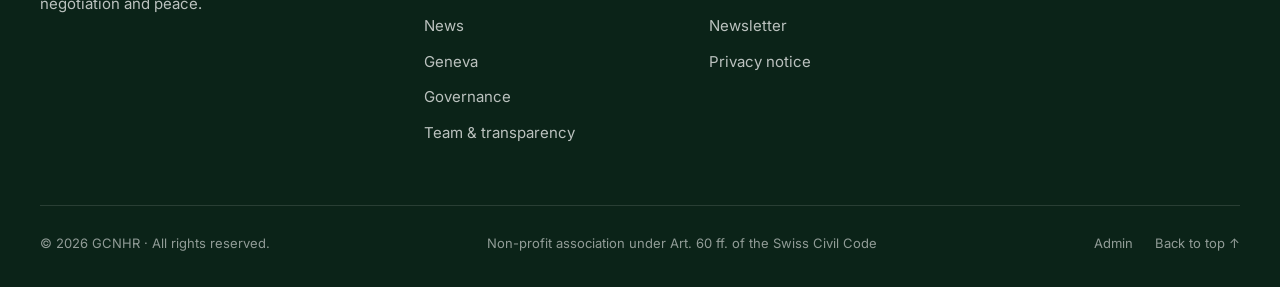
==== commit f0011c74: "Group website navigation by work governance and participation" ====
--- a/index.html
+++ b/index.html
@@ -65,9 +65,10 @@
         <nav class="primary-nav" id="primary-nav" aria-label="Main">
           <a href="#about" data-i18n="navAbout">About</a>
           <a href="#mission" data-i18n="navMission">Mission</a>
-          <a href="#work" data-i18n="navWork">Our work</a>
+          <details class="nav-group"><summary><span data-i18n="navWork">Our work</span></summary><div class="nav-submenu"><a href="#work" data-i18n="navWork">Our work</a><a href="events.html" data-i18n="featureNavEvents">Events</a><a href="publications.html" data-i18n="featureNavPublications">Publications</a><a href="news.html" data-i18n="featureNavNews">News</a></div></details>
           <a href="#geneva" data-i18n="navGeneva">Geneva</a>
-          <a href="#governance" data-i18n="navGovernance">Governance</a>
+          <details class="nav-group"><summary><span data-i18n="navGovernance">Governance</span></summary><div class="nav-submenu"><a href="#governance" data-i18n="navGovernance">Governance</a><a href="transparency.html" data-i18n="featureNavTransparency">Team & transparency</a></div></details>
+          <details class="nav-group"><summary><span data-i18n="navInvolved">Get involved</span></summary><div class="nav-submenu"><a href="membership.html" data-i18n="featureNavMembership">Membership</a><a href="volunteer.html" data-i18n="featureNavVolunteer">Volunteer</a><a href="partnerships.html" data-i18n="featureNavPartnerships">Partnerships</a><a href="newsletter.html" data-i18n="featureNavNewsletter">Newsletter</a><a href="donate.html" data-i18n="featureNavDonate">Donate</a></div></details>
           <a class="nav-cta" href="membership.html" data-i18n="featureNavMembership">Membership</a>
           <a class="nav-login js-login" href="admin/"><svg class="icon"><use href="#i-login"/></svg><span data-i18n="loginBtn">Login</span></a>
         </nav>
@@ -384,14 +385,14 @@
           <h4 data-i18n="footerExplore">Explore</h4>
           <a href="#about" data-i18n="navAbout">About</a>
           <a href="#mission" data-i18n="navMission">Mission</a>
-          <a href="#work" data-i18n="navWork">Our work</a>
+          <a href="#work" data-i18n="navWork">Our work</a><a href="events.html" data-i18n="featureNavEvents">Events</a><a href="publications.html" data-i18n="featureNavPublications">Publications</a><a href="news.html" data-i18n="featureNavNews">News</a>
           <a href="#geneva" data-i18n="navGeneva">Geneva</a>
-          <a href="#governance" data-i18n="navGovernance">Governance</a>
+          <a href="#governance" data-i18n="navGovernance">Governance</a><a href="transparency.html" data-i18n="featureNavTransparency">Team & transparency</a>
         </nav>
         <div class="footer-nav">
           <h4 data-i18n="navInvolved">Get involved</h4>
           <a href="membership.html" data-i18n="inv1t">Become a member</a>
-          <a href="partnerships.html" data-i18n="inv2t">Partner with us</a>
+          <a href="volunteer.html" data-i18n="featureNavVolunteer">Volunteer</a><a href="partnerships.html" data-i18n="inv2t">Partner with us</a>
           <a href="donate.html" data-i18n="inv3t">Support our work</a>
           <a href="#contact" data-i18n="contactEyebrow">Contact</a><a href="newsletter.html" data-i18n="featureNavNewsletter">Newsletter</a><a href="privacy.html" data-i18n="featurePrivacy">Privacy notice</a>
         </div>
--- a/styles.css
+++ b/styles.css
@@ -423,3 +423,24 @@
 .feature-form { max-width: 720px; }
 @media (max-width: 900px) { .feature-grid { grid-template-columns: repeat(2, minmax(0, 1fr)); } }
 @media (max-width: 600px) { .feature-grid { grid-template-columns: 1fr; } .feature-card { padding: 24px; } .feature-page-nav { gap: 8px; } .feature-links a { padding: 8px 14px; font-size: .85rem; } }
+
+/* Feature navigation grouped by purpose. Native details support touch and keyboard. */
+.primary-nav { gap: 18px; }
+.nav-group { position: relative; }
+.nav-group summary { display: flex; align-items: center; gap: 7px; list-style: none; cursor: pointer; font-size: 15px; font-weight: 500; padding: 6px 0; white-space: nowrap; }
+.nav-group summary::-webkit-details-marker { display: none; }
+.nav-group summary::after { content: ''; width: 6px; height: 6px; border-inline-end: 1.5px solid currentColor; border-bottom: 1.5px solid currentColor; transform: rotate(45deg); margin-top: -3px; }
+.nav-group[open] summary::after { transform: rotate(225deg); margin-top: 3px; }
+.nav-submenu { position: absolute; inset-block-start: calc(100% + 12px); inset-inline-start: 0; min-width: 225px; padding: 10px; background: var(--paper); color: var(--ink); border: 1px solid var(--line); border-radius: var(--radius-sm); box-shadow: var(--shadow); }
+.primary-nav .nav-submenu a { display: block; padding: 10px 14px; border-radius: 6px; white-space: normal; }
+.primary-nav .nav-submenu a::after { display: none; }
+.primary-nav .nav-submenu a:hover, .primary-nav .nav-submenu a[aria-current="page"] { background: var(--gold-100); color: var(--green-800); }
+@media (min-width: 1025px) and (max-width: 1180px) { .primary-nav { gap: 10px; } .nav-group summary { font-size: 14px; } }
+@media (max-width: 1024px) {
+  .primary-nav { gap: 0; max-height: calc(100dvh - var(--header-h)); overflow-y: auto; }
+  .nav-group { width: 100%; }
+  .nav-group summary { padding: 14px 0; font-size: 17px; border-bottom: 1px solid var(--line); justify-content: space-between; }
+  .nav-submenu { position: static; min-width: 0; padding: 0 0 8px 12px; border: 0; border-radius: 0; box-shadow: none; }
+  html[dir="rtl"] .nav-submenu { padding: 0 12px 8px 0; }
+  .primary-nav .nav-submenu a { font-size: 15px; padding: 10px 14px; }
+}
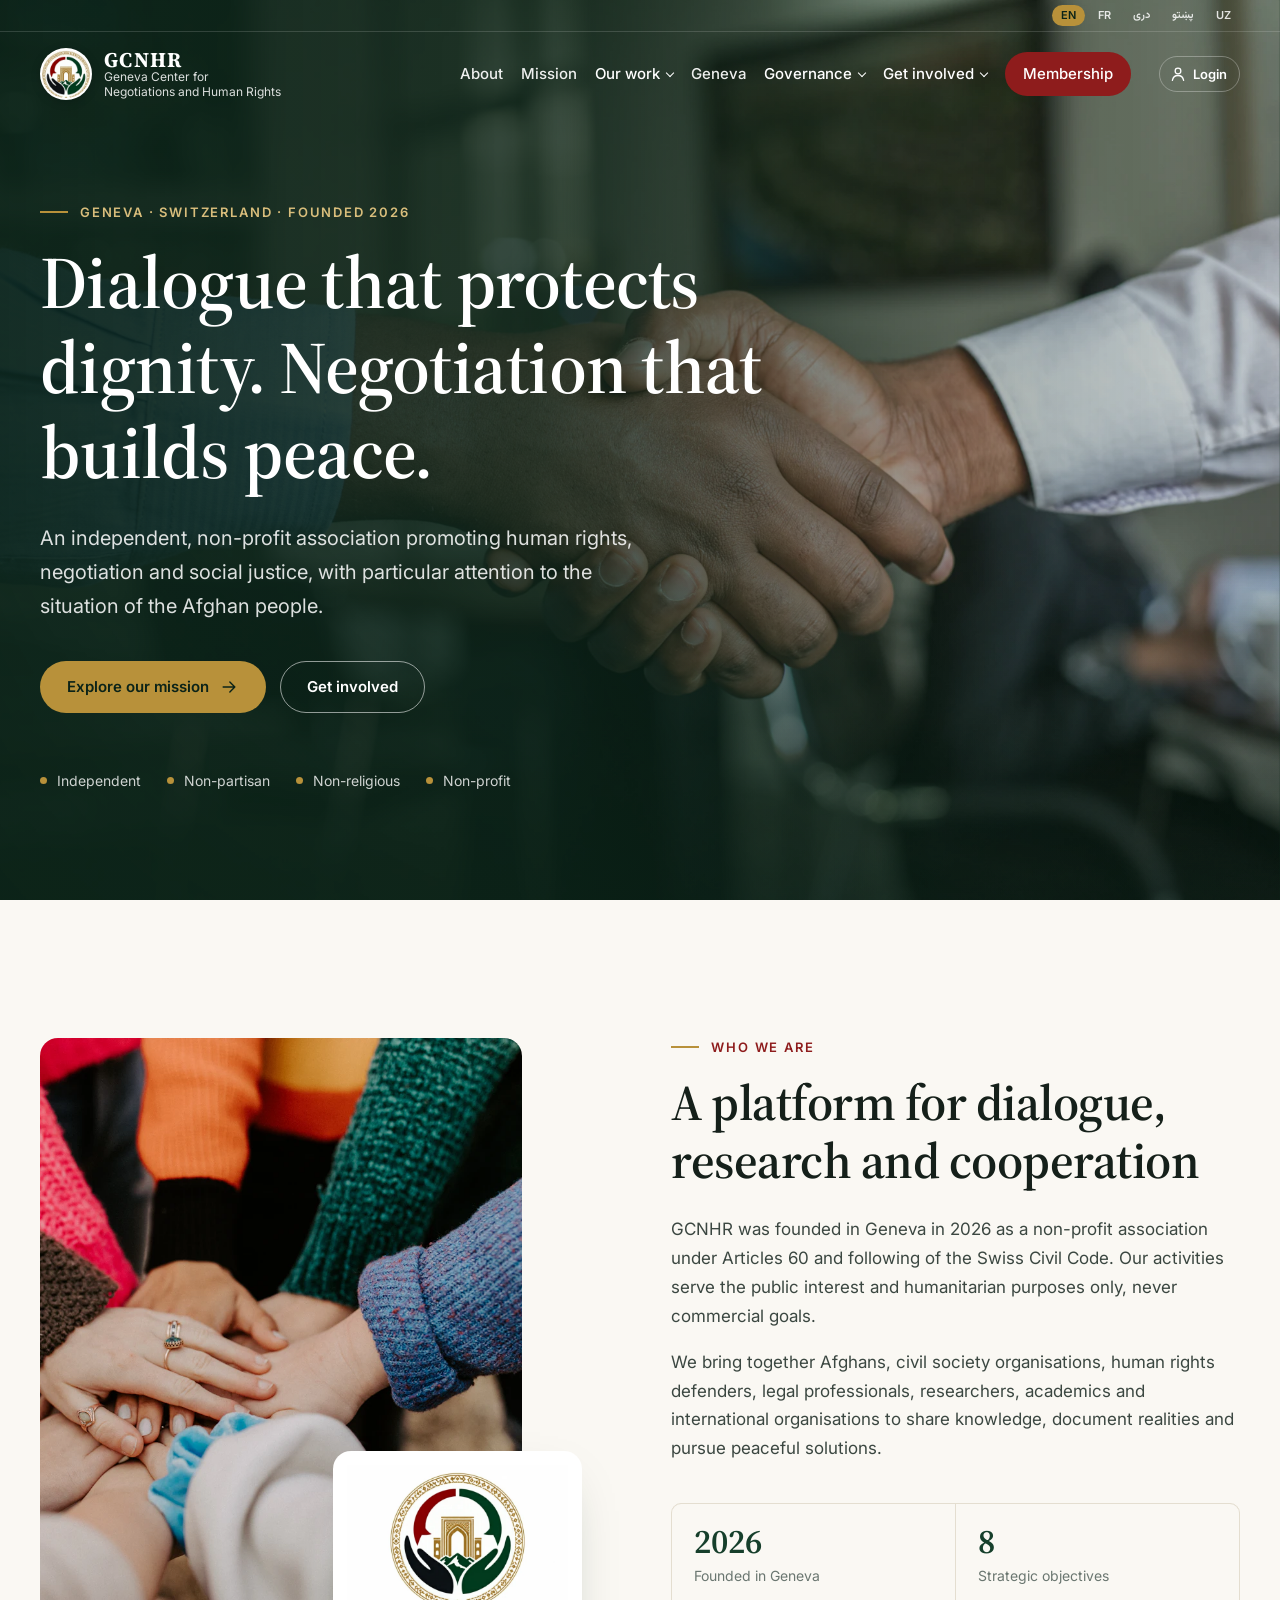
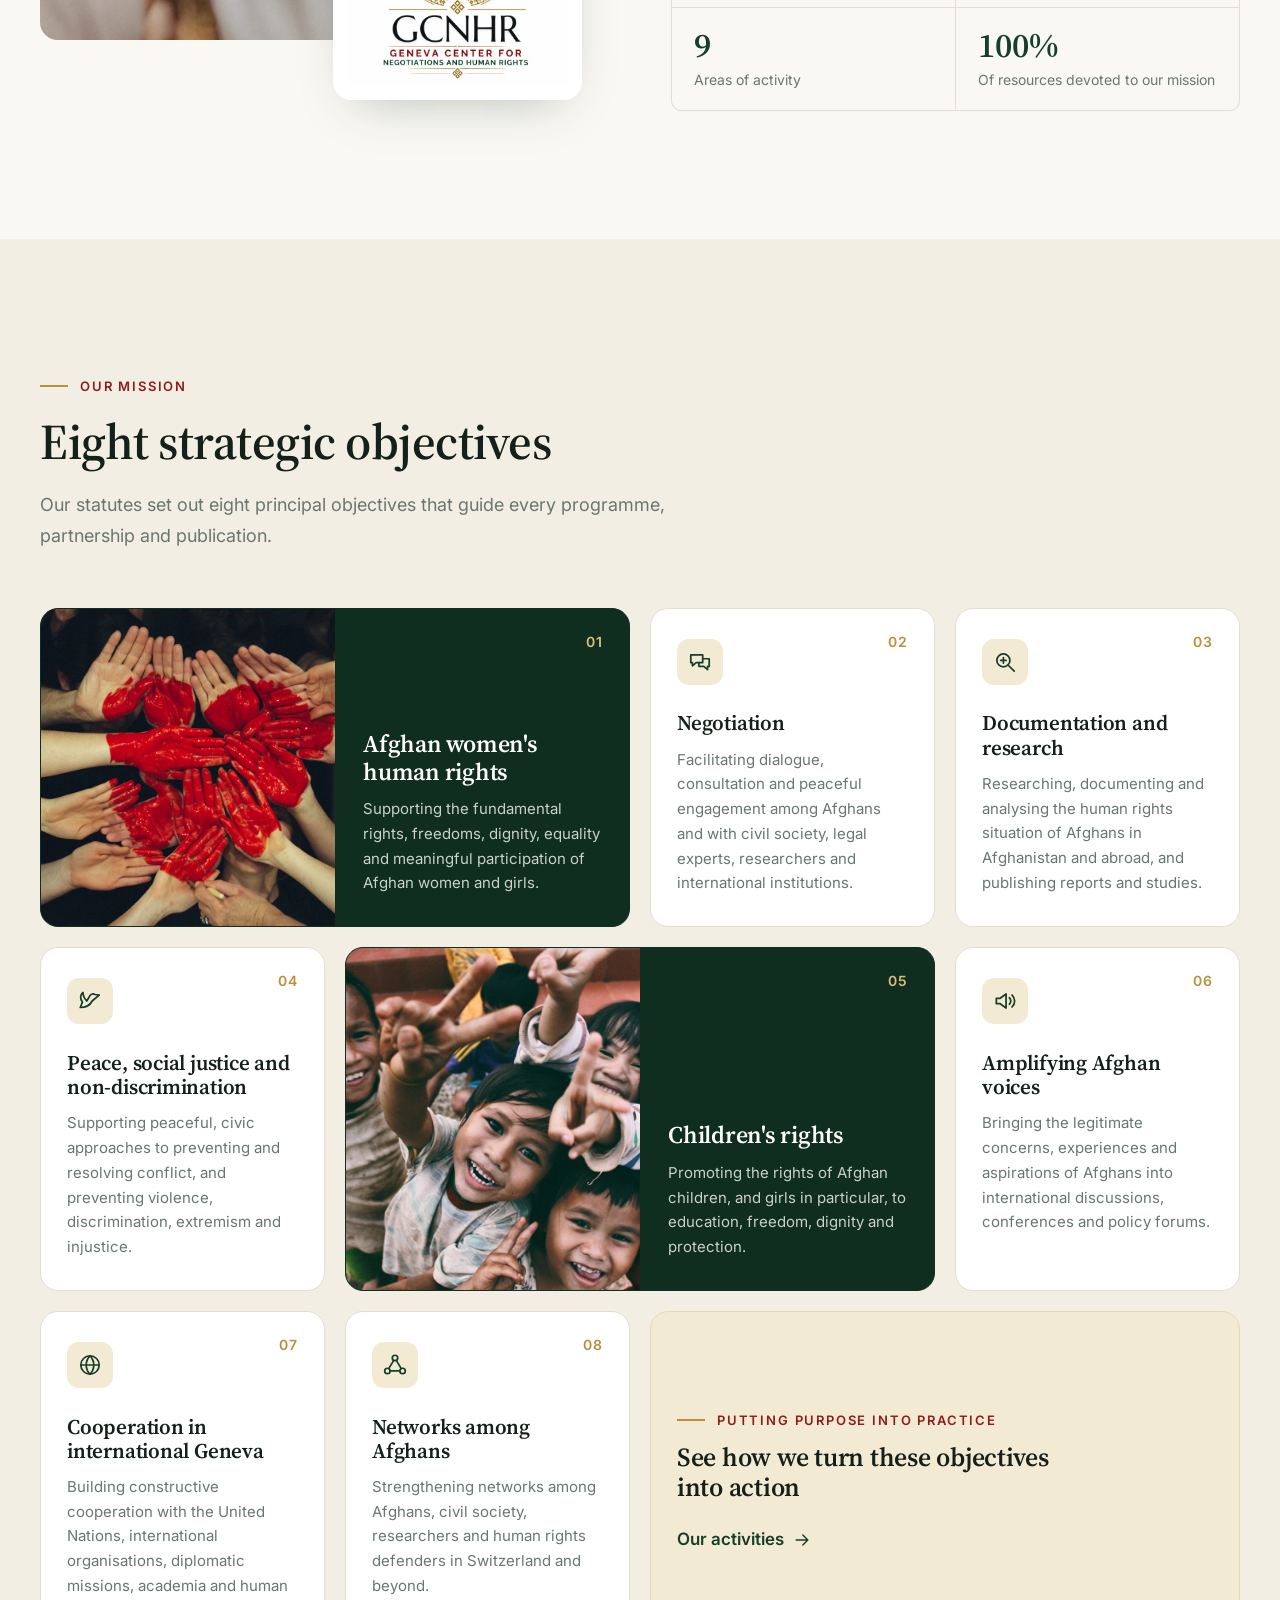
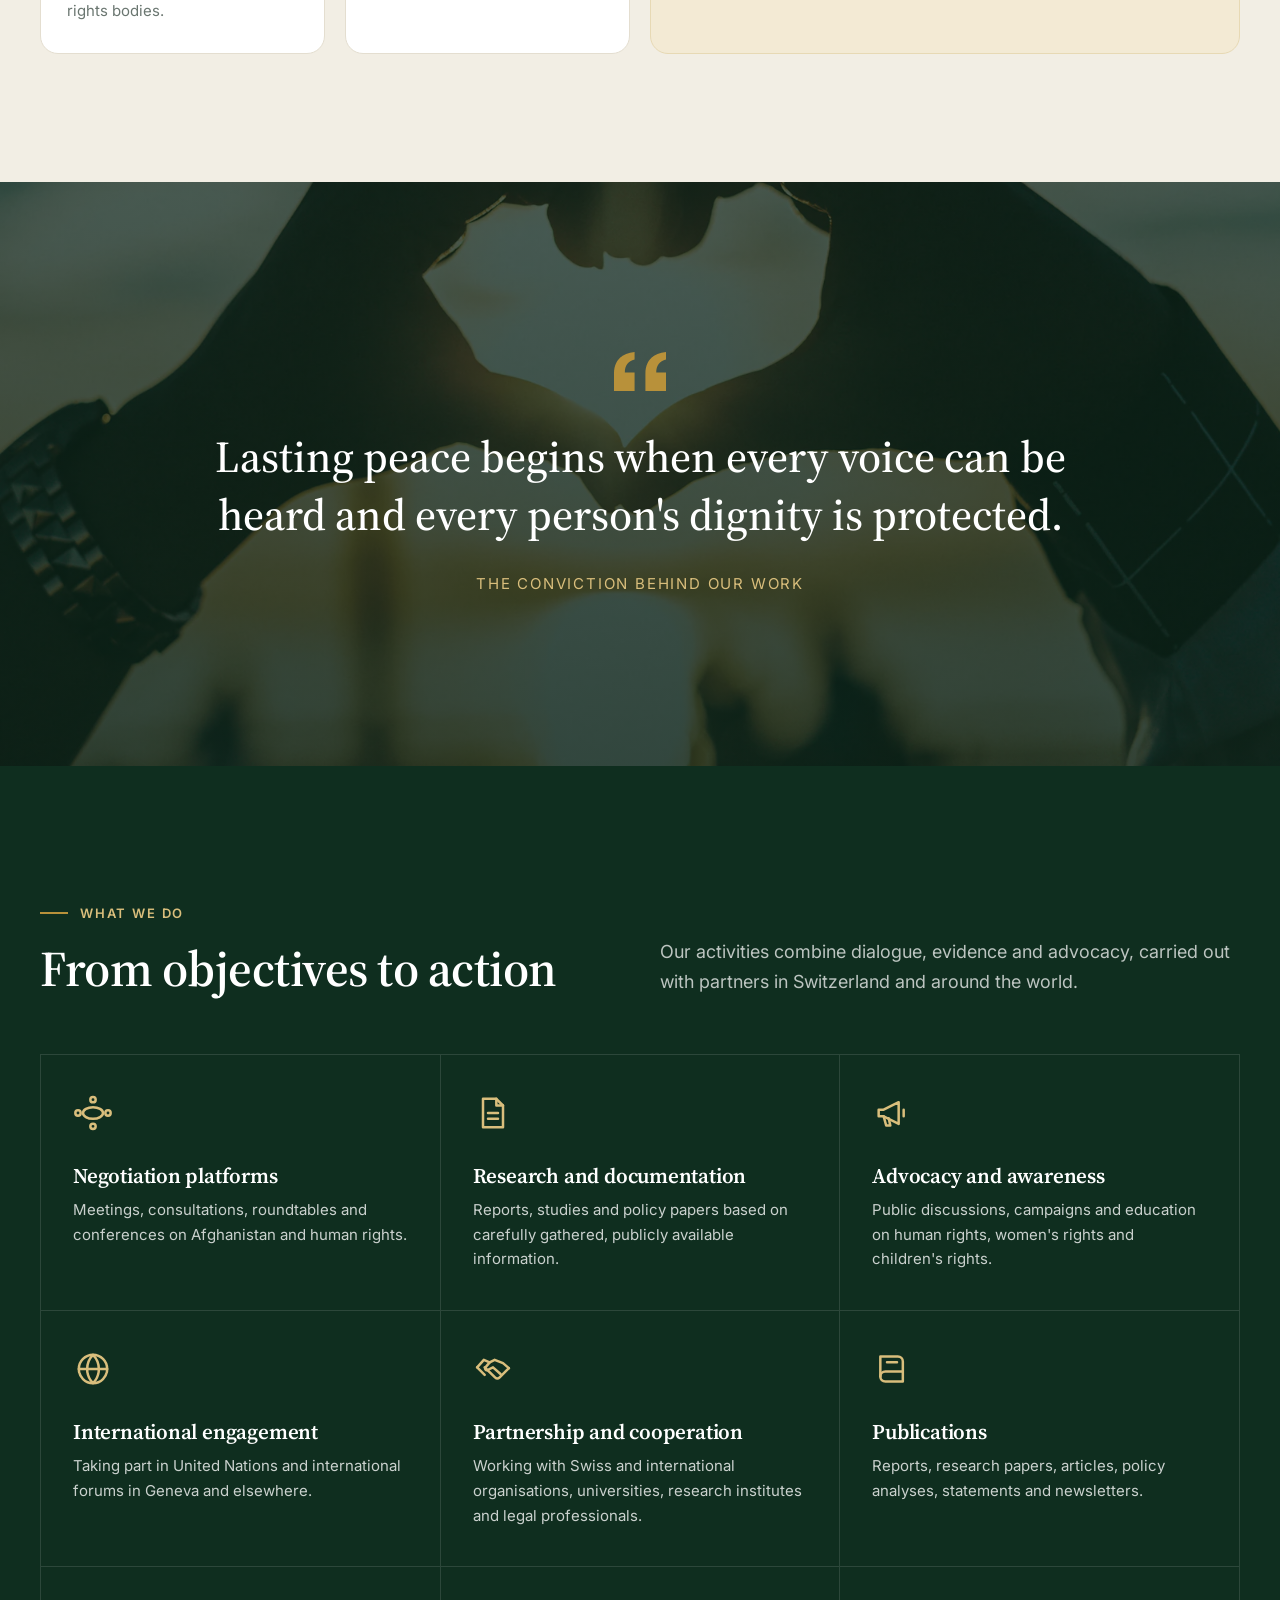
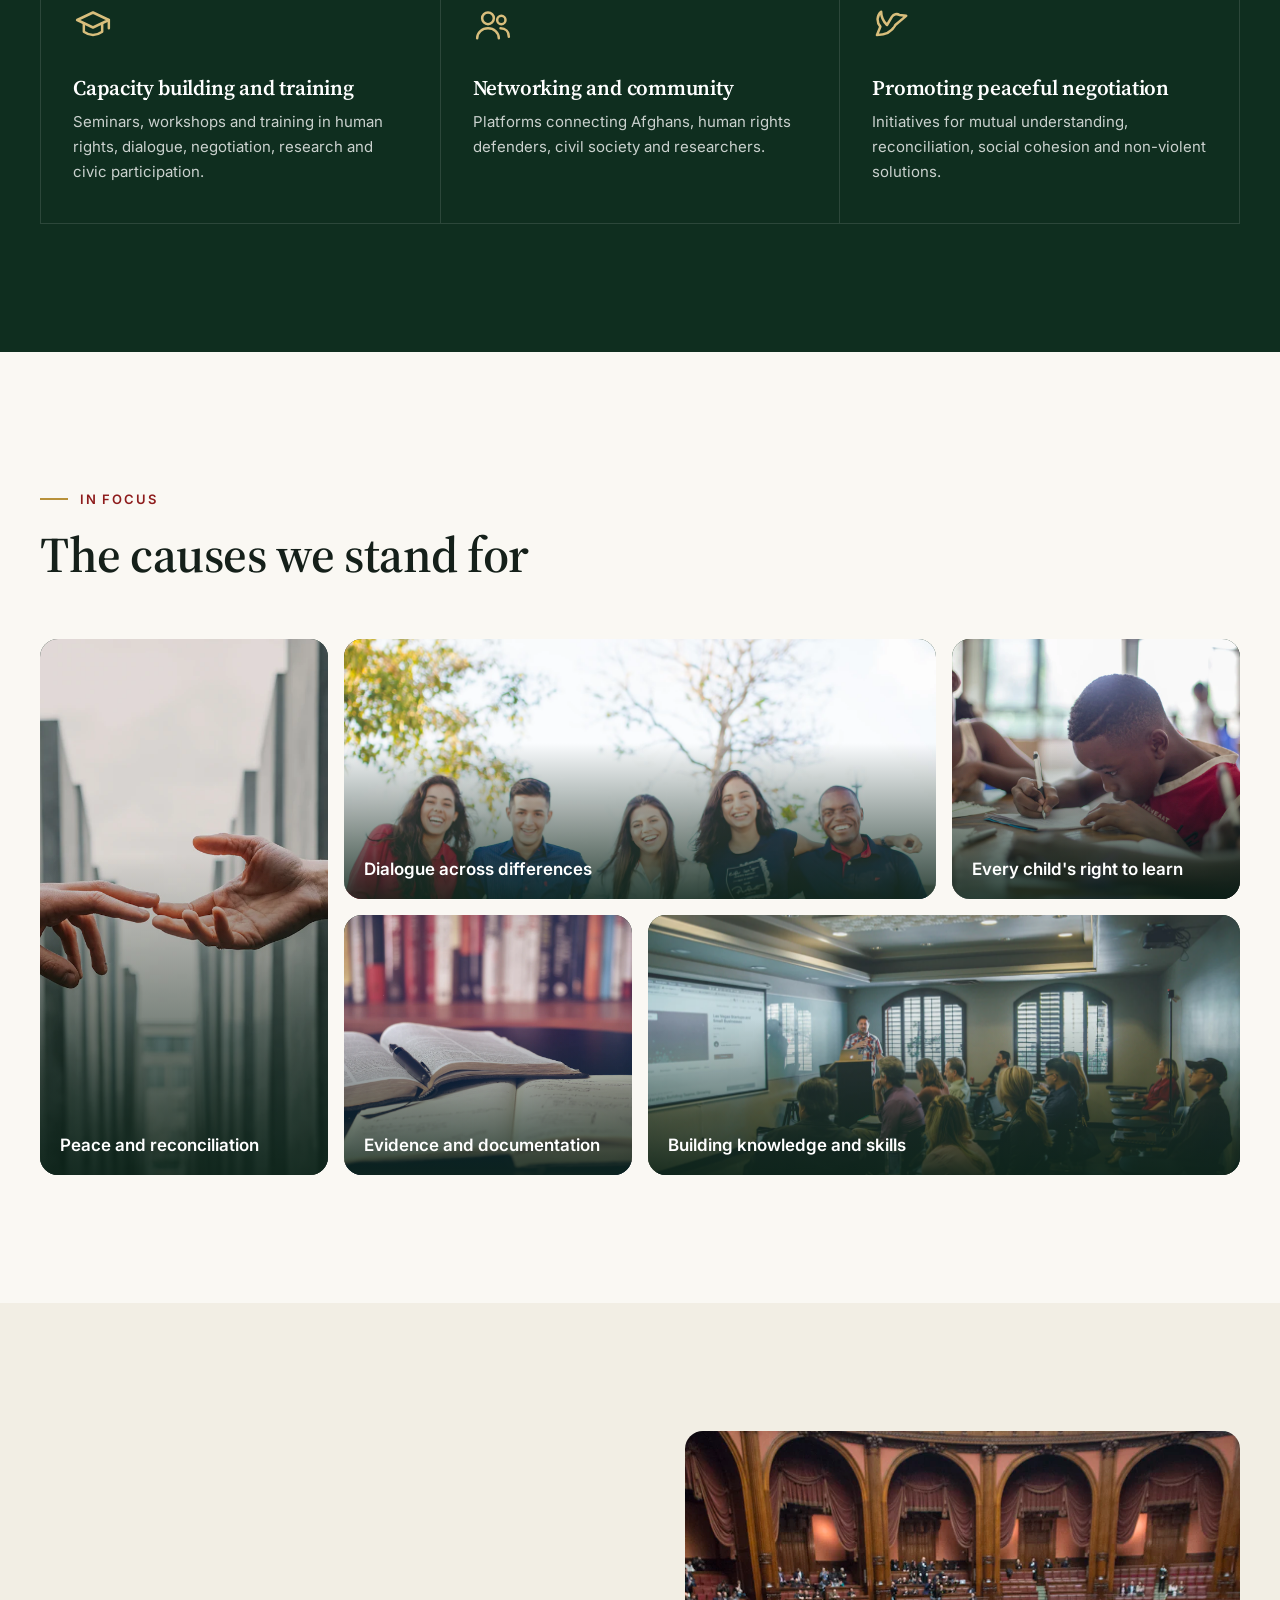
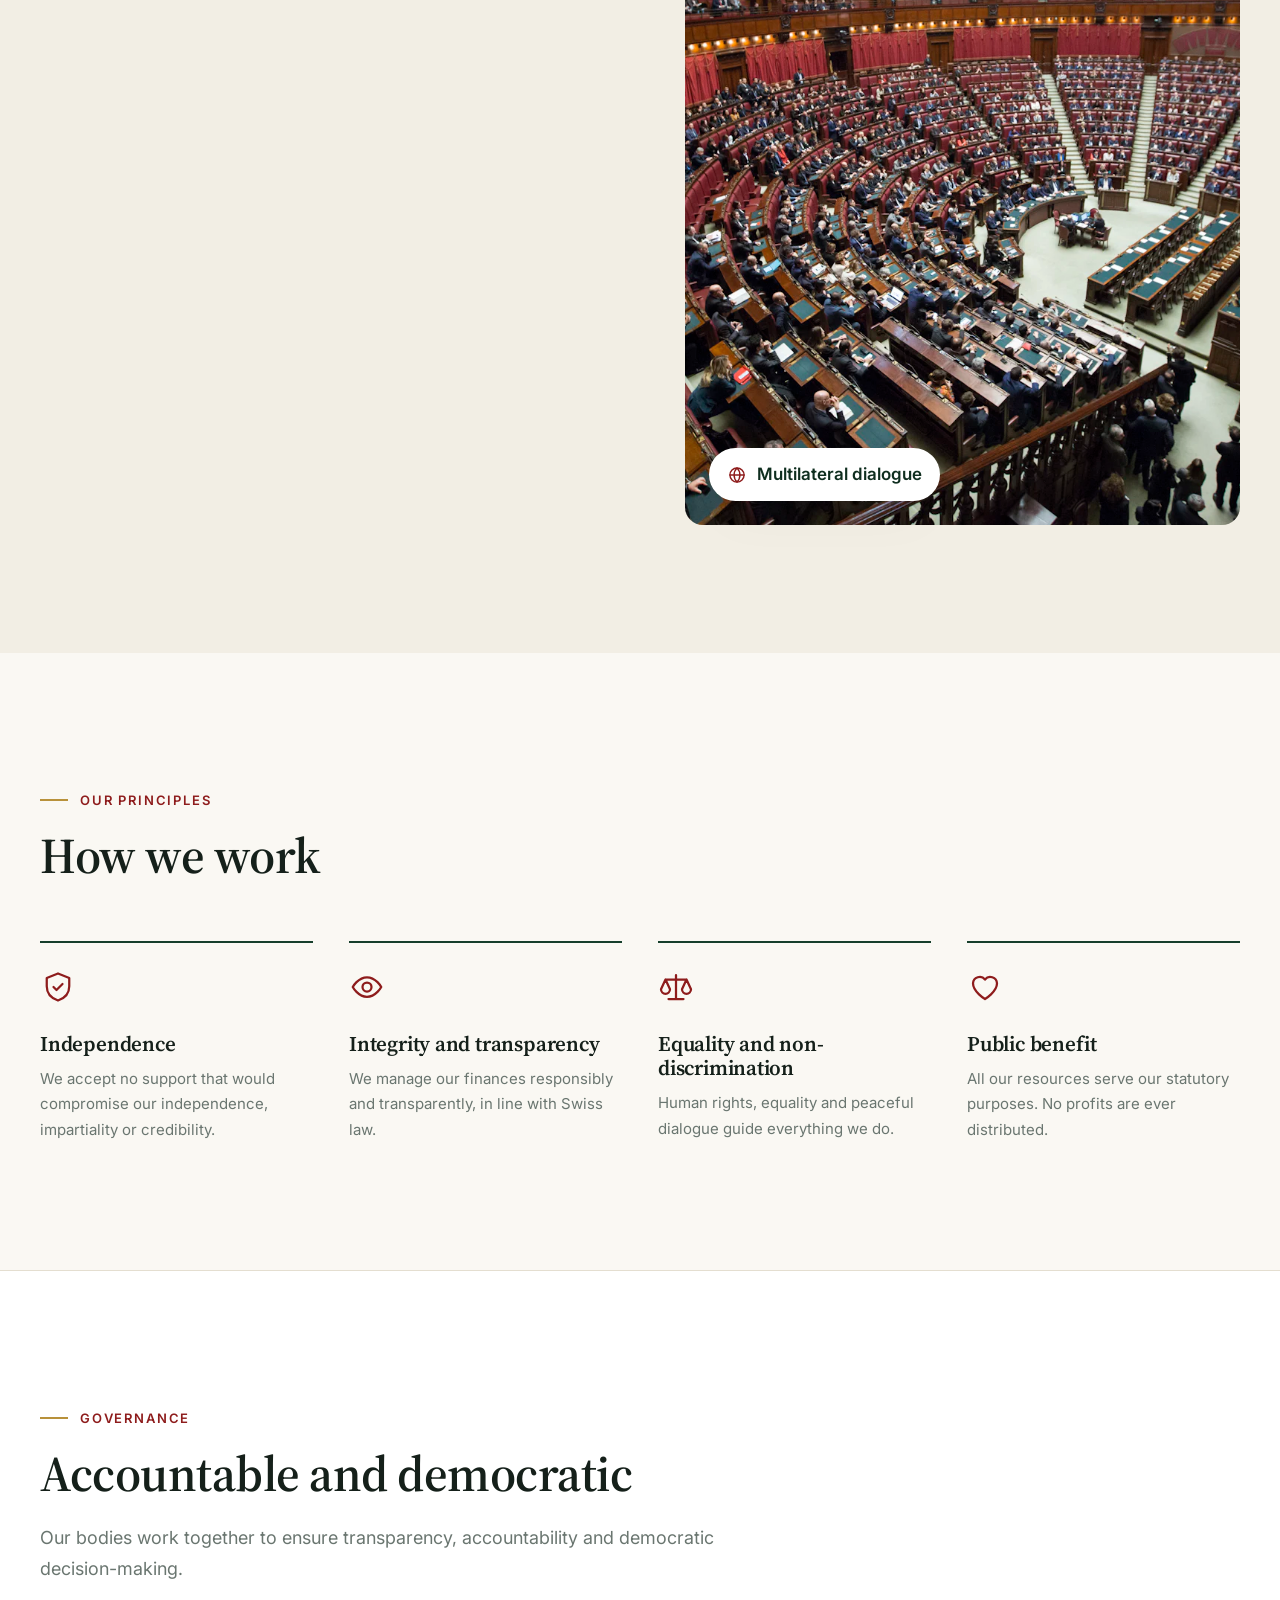
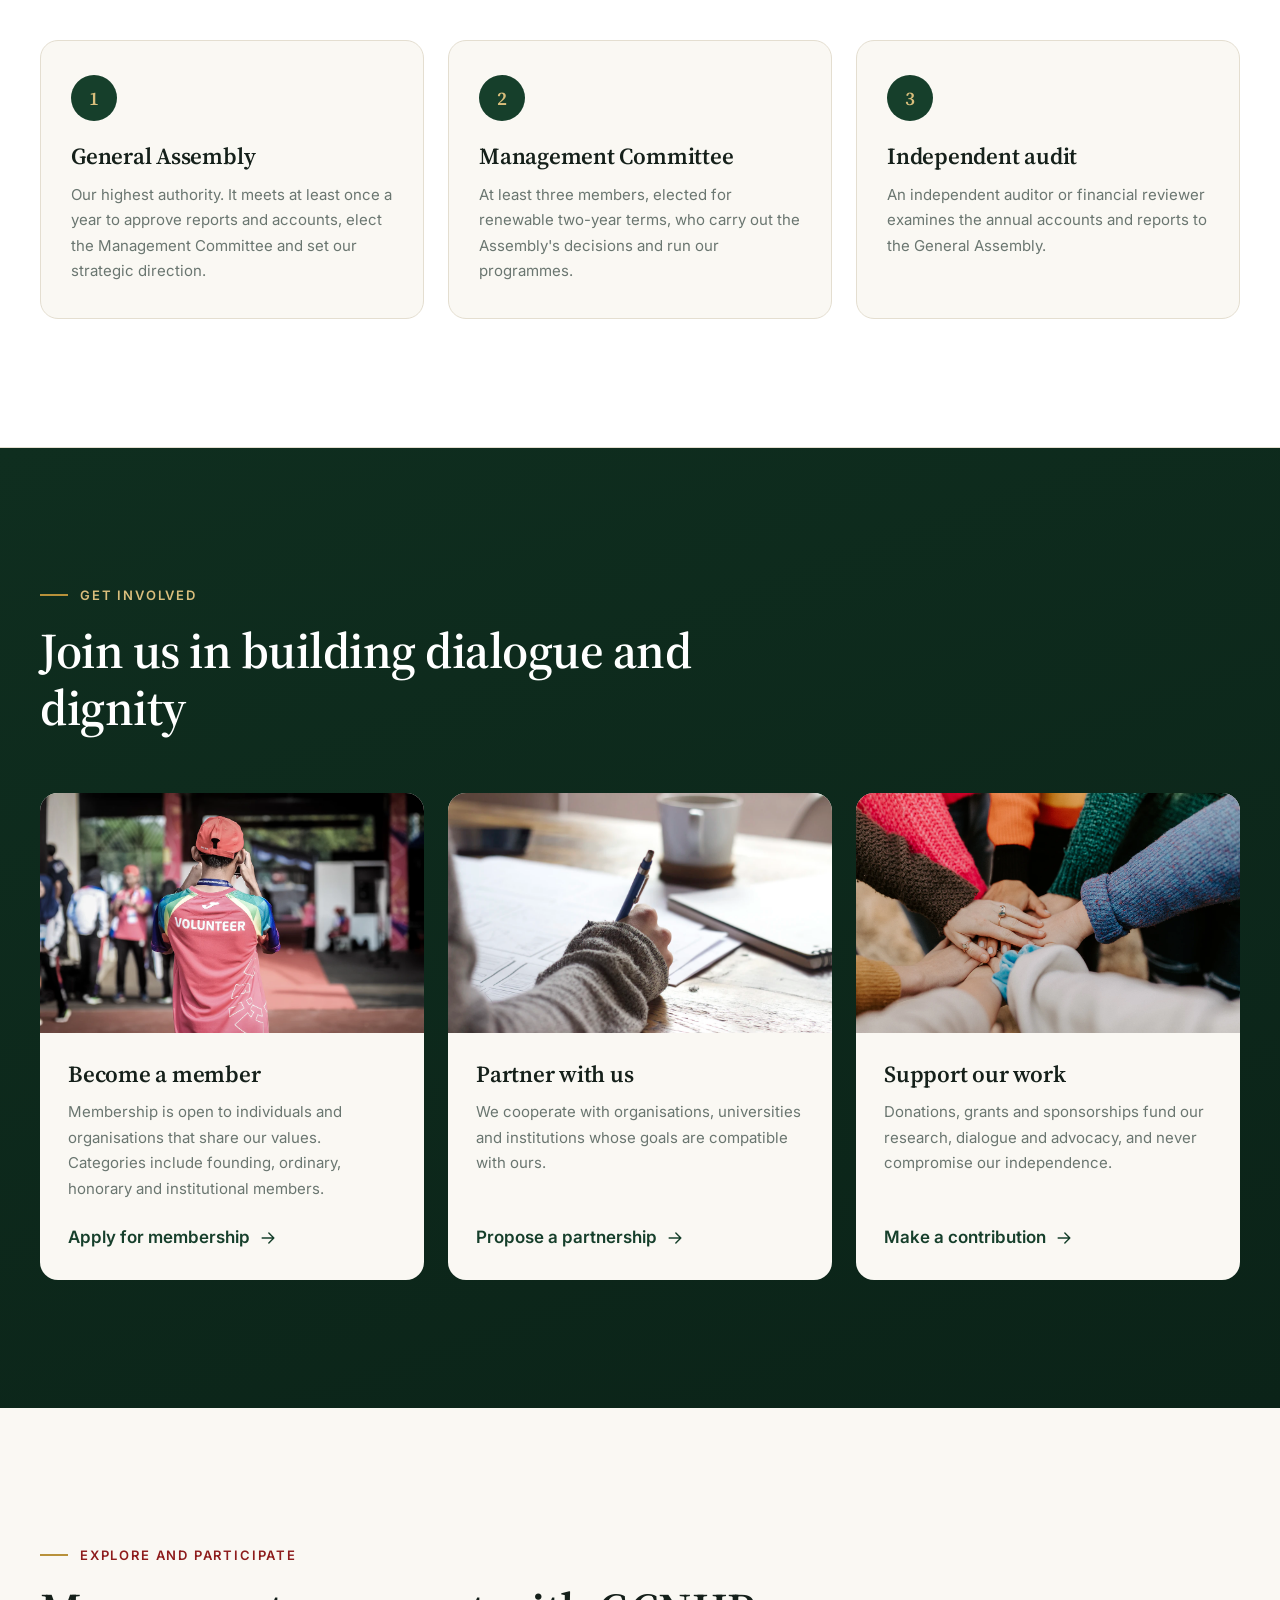
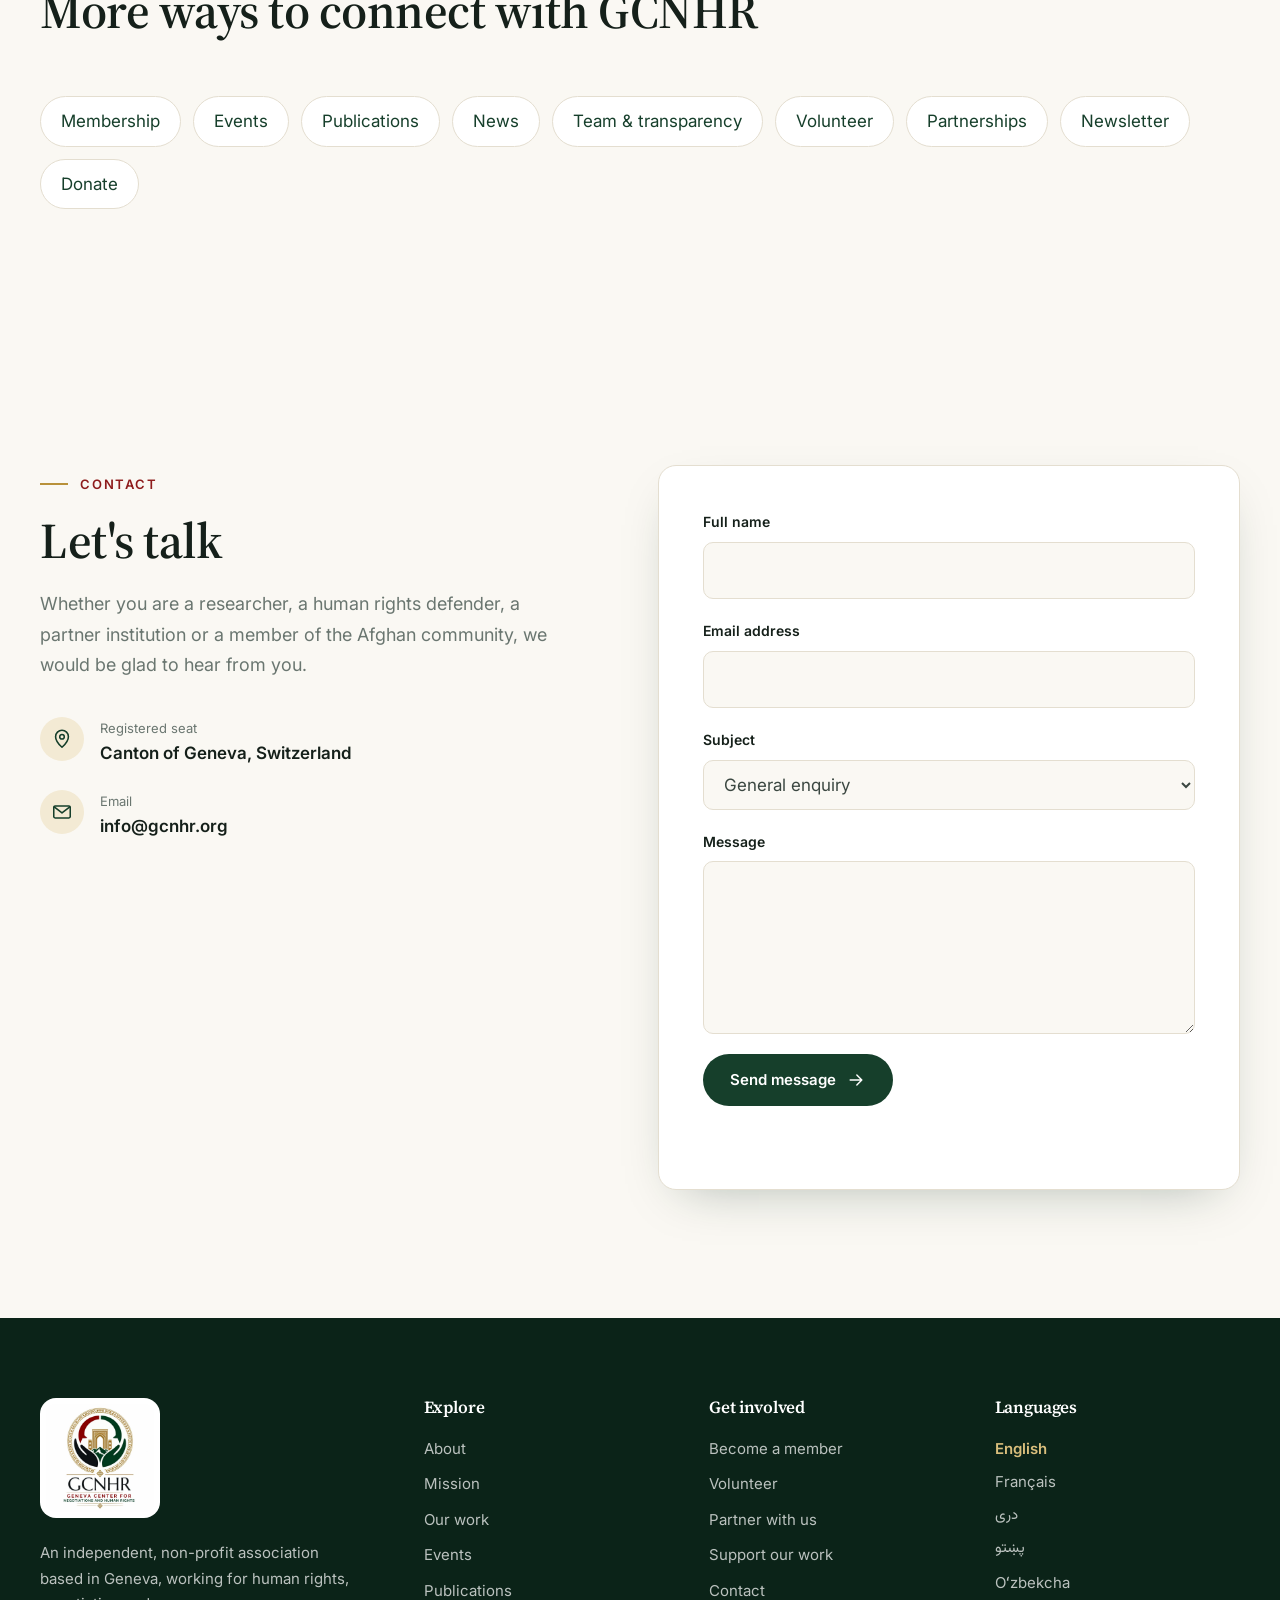
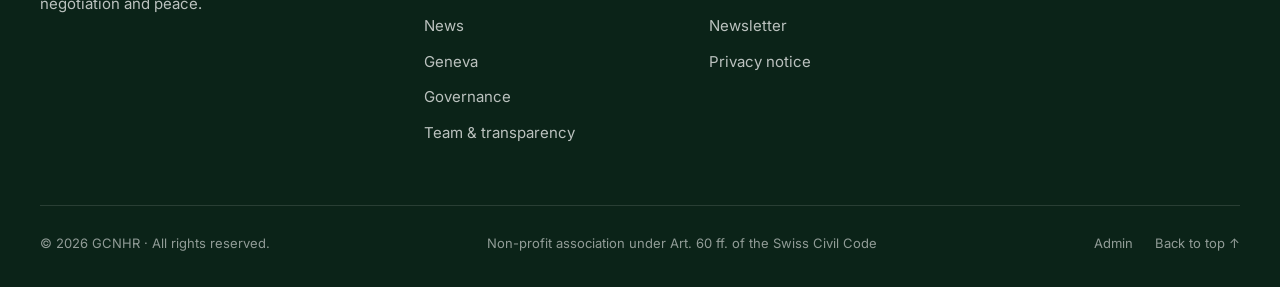
==== commit 8d47f74d: "Move language selector above navigation and restore page-aligned header" ====
--- a/index.html
+++ b/index.html
@@ -53,6 +53,13 @@
     <a class="skip-link" href="#main" data-i18n="skip">Skip to content</a>
 
     <header class="site-header" id="site-header">
+      <div class="language-bar"><div class="container language-bar-inner"><div class="lang-switch" role="group" aria-label="Language">
+          <button type="button" data-lang="en" lang="en">EN</button>
+          <button type="button" data-lang="fr" lang="fr">FR</button>
+          <button type="button" data-lang="fa" lang="fa-AF">دری</button>
+          <button type="button" data-lang="ps" lang="ps">پښتو</button>
+          <button type="button" data-lang="uz" lang="uz">UZ</button>
+        </div></div></div>
       <div class="container header-inner">
         <a class="brand" href="#top" aria-label="GCNHR">
           <img data-img="emblem" class="brand-emblem" src="assets/img/emblem.webp" width="56" height="56" alt="">
@@ -73,13 +80,7 @@
           <a class="nav-login js-login" href="admin/"><svg class="icon"><use href="#i-login"/></svg><span data-i18n="loginBtn">Login</span></a>
         </nav>
 
-        <div class="lang-switch" role="group" aria-label="Language">
-          <button type="button" data-lang="en" lang="en">EN</button>
-          <button type="button" data-lang="fr" lang="fr">FR</button>
-          <button type="button" data-lang="fa" lang="fa-AF">دری</button>
-          <button type="button" data-lang="ps" lang="ps">پښتو</button>
-          <button type="button" data-lang="uz" lang="uz">UZ</button>
-        </div>
+
 
         <button class="login-btn js-login" type="button"><svg class="icon"><use href="#i-login"/></svg><span data-i18n="loginBtn">Login</span></button>
 
--- a/styles.css
+++ b/styles.css
@@ -23,7 +23,7 @@
   --radius: 18px;
   --radius-sm: 10px;
   --shadow: 0 18px 50px -24px rgba(15, 46, 31, .35);
-  --header-h: 84px;
+  --header-h: 116px;
   --shade-dir: 90deg;
 
   color-scheme: light;
@@ -102,12 +102,12 @@
   box-shadow: 0 1px 0 var(--line), 0 10px 30px -20px rgba(0,0,0,.25);
   backdrop-filter: saturate(160%) blur(10px);
 }
-.header-inner { height: 100%; display: flex; align-items: center; gap: 28px; }
-.brand { display: flex; align-items: center; gap: 12px; text-decoration: none; margin-inline-end: auto; min-width: 0; }
-.brand-emblem { width: 52px; height: 52px; border-radius: 50%; background: var(--white); padding: 2px; box-shadow: 0 2px 10px rgba(0,0,0,.18); }
+.header-inner { height: calc(100% - 32px); display: flex; align-items: center; gap: 28px; }
+.brand { display: flex; align-items: center; gap: 12px; text-decoration: none; margin-inline-end: auto; min-width: 0; flex-shrink: 0; }
+.brand-emblem { flex-shrink: 0; width: 52px; height: 52px; border-radius: 50%; background: var(--white); padding: 2px; box-shadow: 0 2px 10px rgba(0,0,0,.18); }
 .brand-text { display: flex; flex-direction: column; line-height: 1.2; min-width: 0; }
 .brand-text strong { font: 700 21px/1 var(--font-serif); letter-spacing: .06em; font-family: "Source Serif 4", Georgia, serif; }
-.brand-text span { font-size: 12px; opacity: .85; max-width: 230px; }
+.brand-text > span { font-size: 12px; opacity: .85; width: 230px; max-width: 230px; text-wrap: balance; }
 
 .primary-nav { display: flex; align-items: center; gap: 26px; }
 .primary-nav a { font-size: 15px; font-weight: 500; text-decoration: none; opacity: .92; position: relative; padding: 6px 0; white-space: nowrap; }
@@ -326,8 +326,7 @@
 .reveal-ready .reveal.is-visible { opacity: 1; transform: none; }
 
 /* ---------- Responsive ---------- */
-@media (max-width: 1320px) {
-  .brand-text span { display: none; }
+@media (max-width: 1024px) {
   .header-inner { gap: 20px; }
 }
 
@@ -341,7 +340,7 @@
 }
 
 @media (max-width: 1024px) {
-  :root { --header-h: 72px; }
+  :root { --header-h: 104px; }
   .menu-toggle { display: flex; }
   .brand-text span { display: block; }
   .primary-nav {
@@ -356,6 +355,9 @@
   .primary-nav .nav-cta { margin-top: 18px; text-align: center; border: 0; padding: 14px; }
   .login-btn { display: none; }
   .nav-login { display: flex !important; align-items: center; gap: 10px; color: var(--green-800); font-weight: 600; justify-content: center; margin-top: 10px; border: 1px solid var(--line) !important; border-radius: 999px; }
+}
+
+@media (max-width: 1024px) {
   .objectives { grid-template-columns: repeat(2, 1fr); }
   .activities { grid-template-columns: repeat(2, 1fr); }
   .principle-grid { grid-template-columns: repeat(2, 1fr); }
@@ -435,7 +437,6 @@
 .primary-nav .nav-submenu a { display: block; padding: 10px 14px; border-radius: 6px; white-space: normal; }
 .primary-nav .nav-submenu a::after { display: none; }
 .primary-nav .nav-submenu a:hover, .primary-nav .nav-submenu a[aria-current="page"] { background: var(--gold-100); color: var(--green-800); }
-@media (min-width: 1025px) and (max-width: 1180px) { .primary-nav { gap: 10px; } .nav-group summary { font-size: 14px; } }
 @media (max-width: 1024px) {
   .primary-nav { gap: 0; max-height: calc(100dvh - var(--header-h)); overflow-y: auto; }
   .nav-group { width: 100%; }
@@ -444,3 +445,16 @@
   html[dir="rtl"] .nav-submenu { padding: 0 12px 8px 0; }
   .primary-nav .nav-submenu a { font-size: 15px; padding: 10px 14px; }
 }
+
+
+/* Languages occupy a slim row above the navigation, aligned to the page grid. */
+.language-bar { height: 32px; border-bottom: 1px solid color-mix(in srgb, currentColor 15%, transparent); }
+.language-bar-inner { height: 100%; display: flex; align-items: center; justify-content: flex-end; }
+.language-bar .lang-switch { border: 0; padding: 0; gap: 4px; }
+.language-bar .lang-switch button { padding: 3px 9px; font-size: 11px; }
+@media (min-width: 1025px) and (max-width: 1180px) {
+  .header-inner { gap: 12px; }
+  .brand-text > span { width: 190px; max-width: 190px; }
+  .primary-nav { gap: 10px; }
+  .primary-nav a, .nav-group summary { font-size: 13px; }
+}
